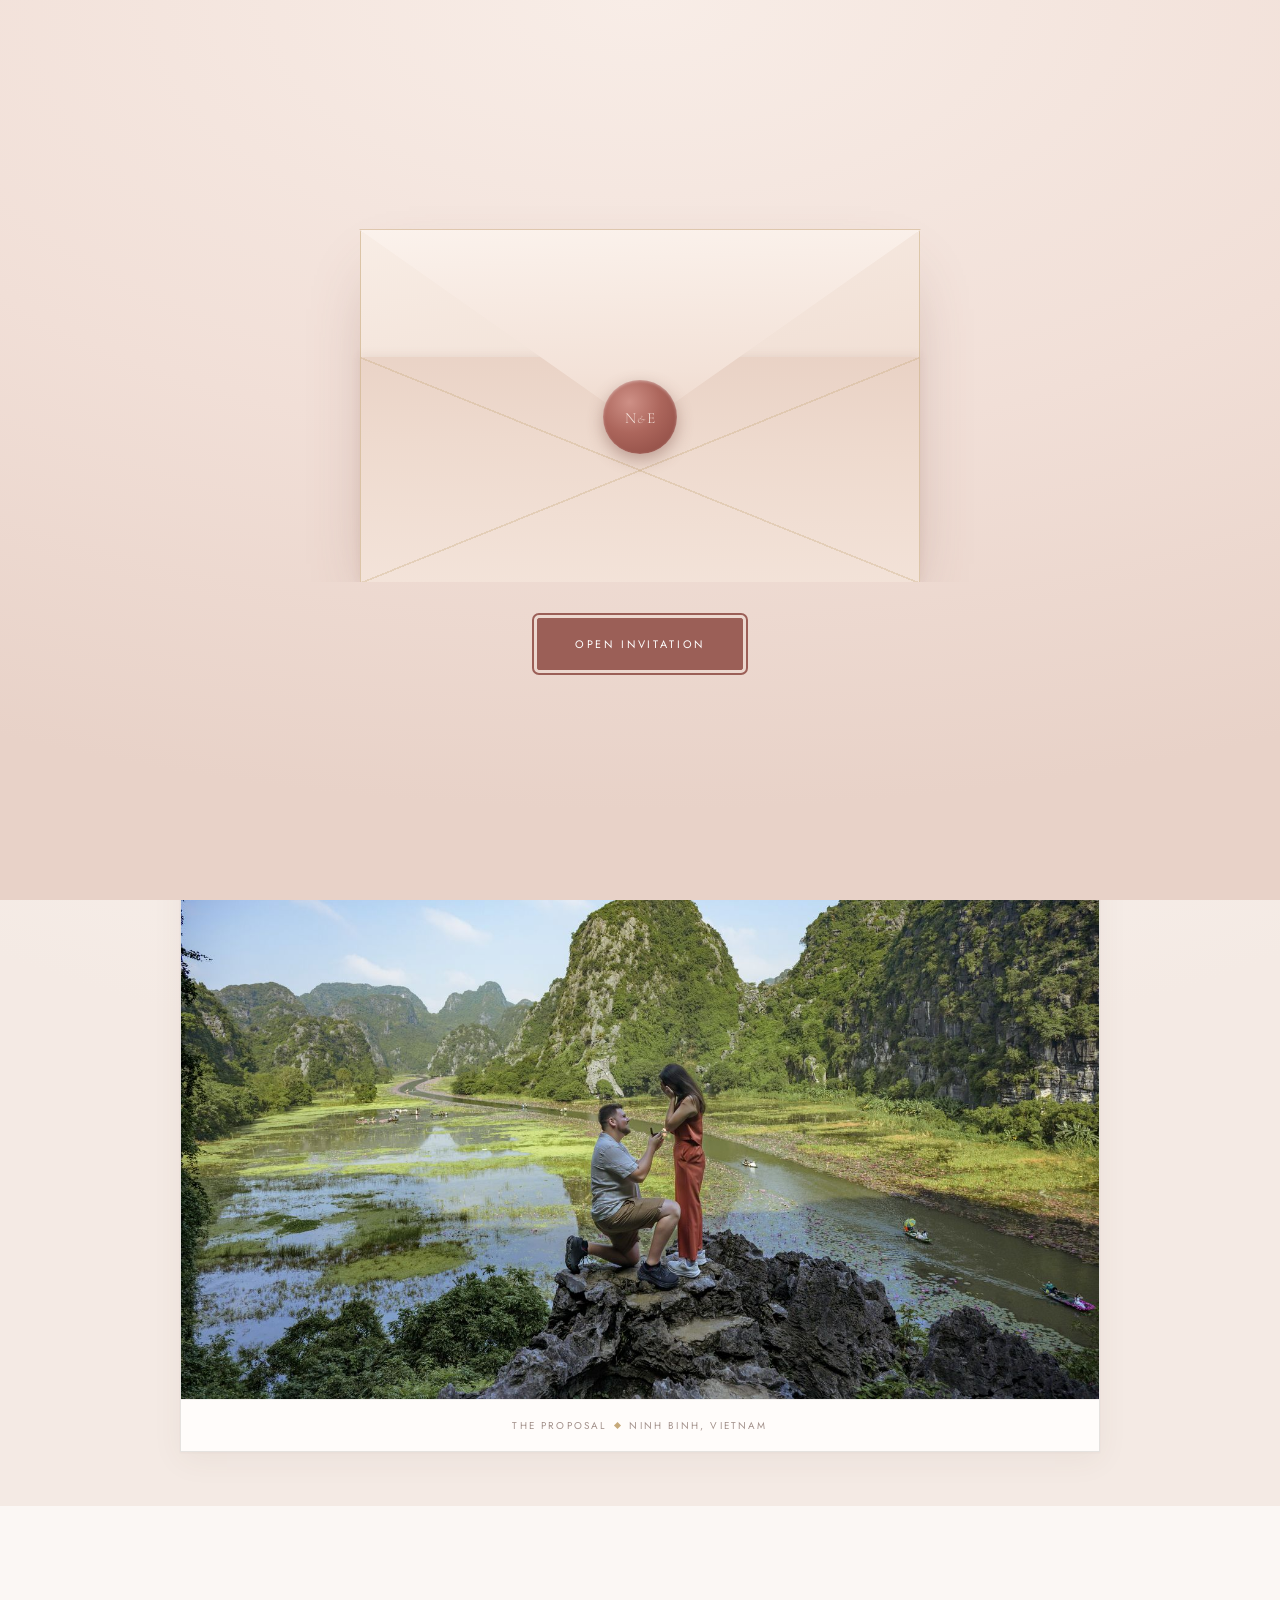
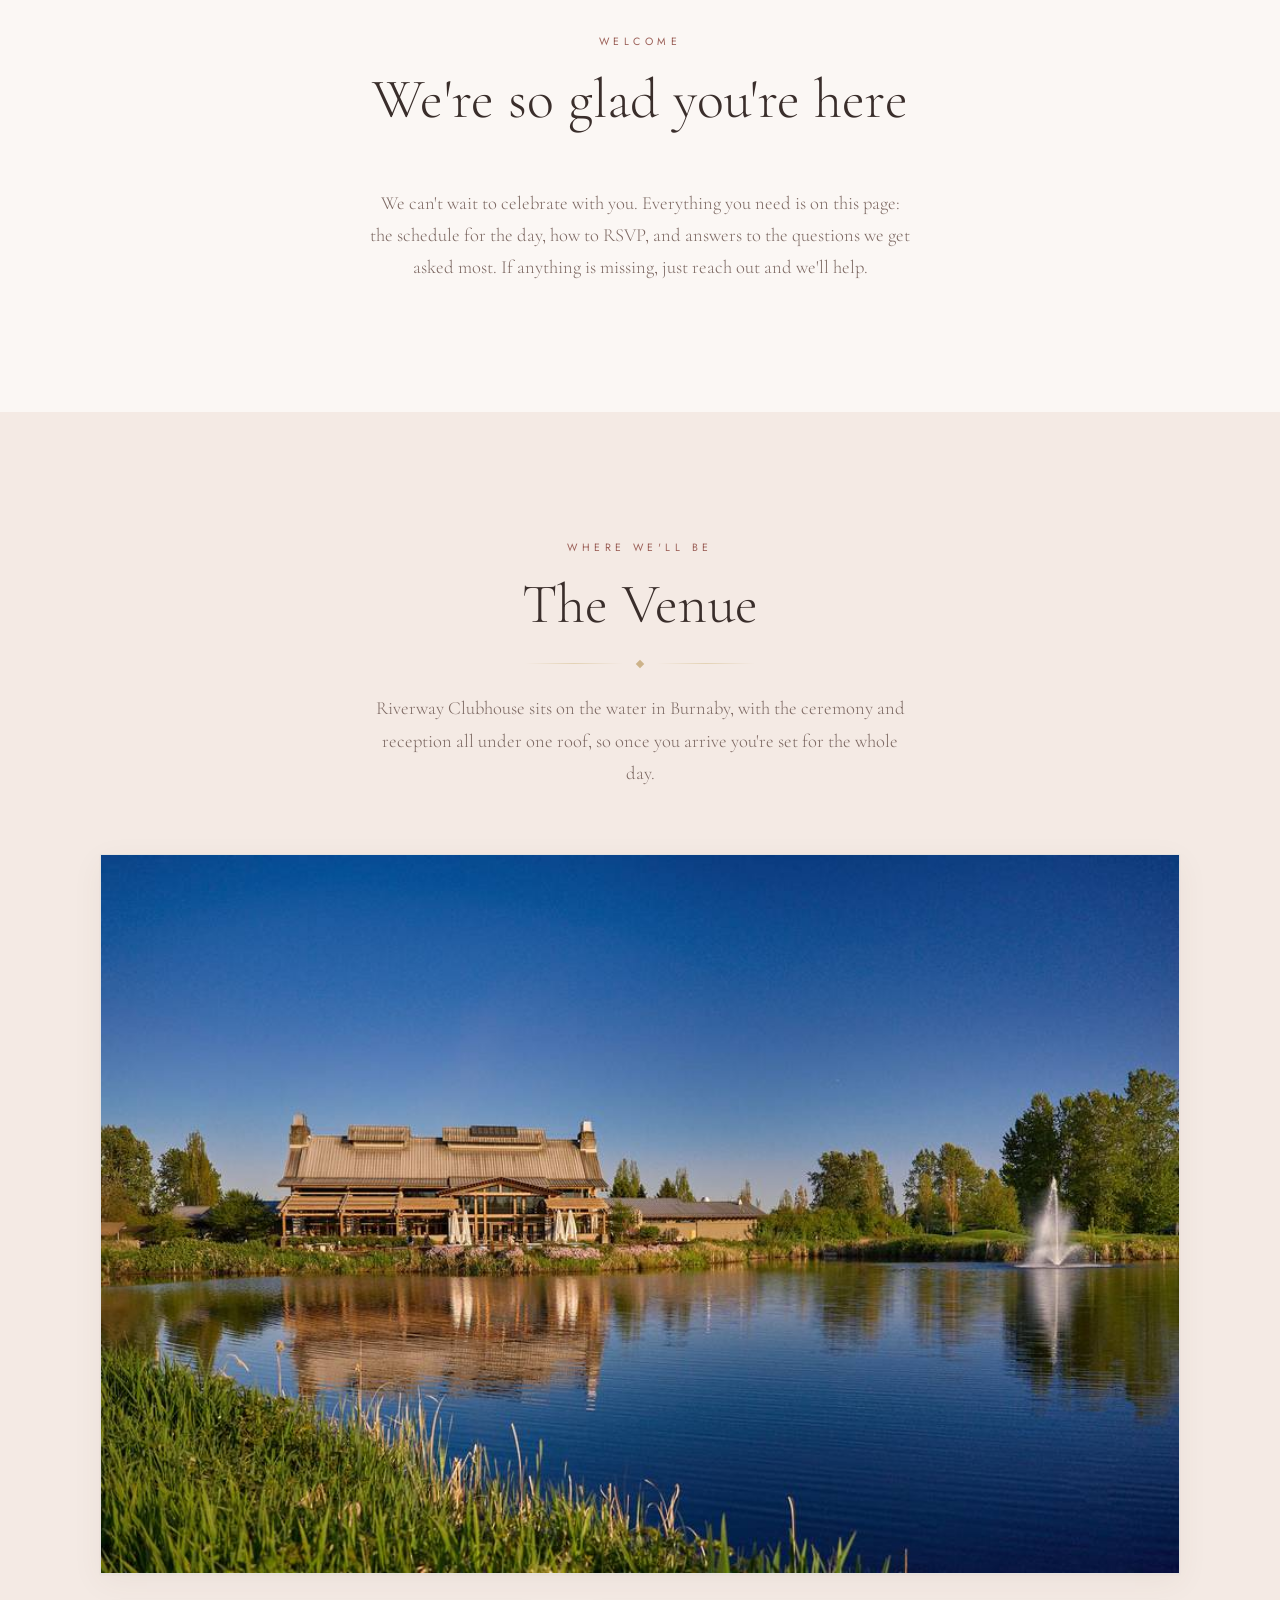
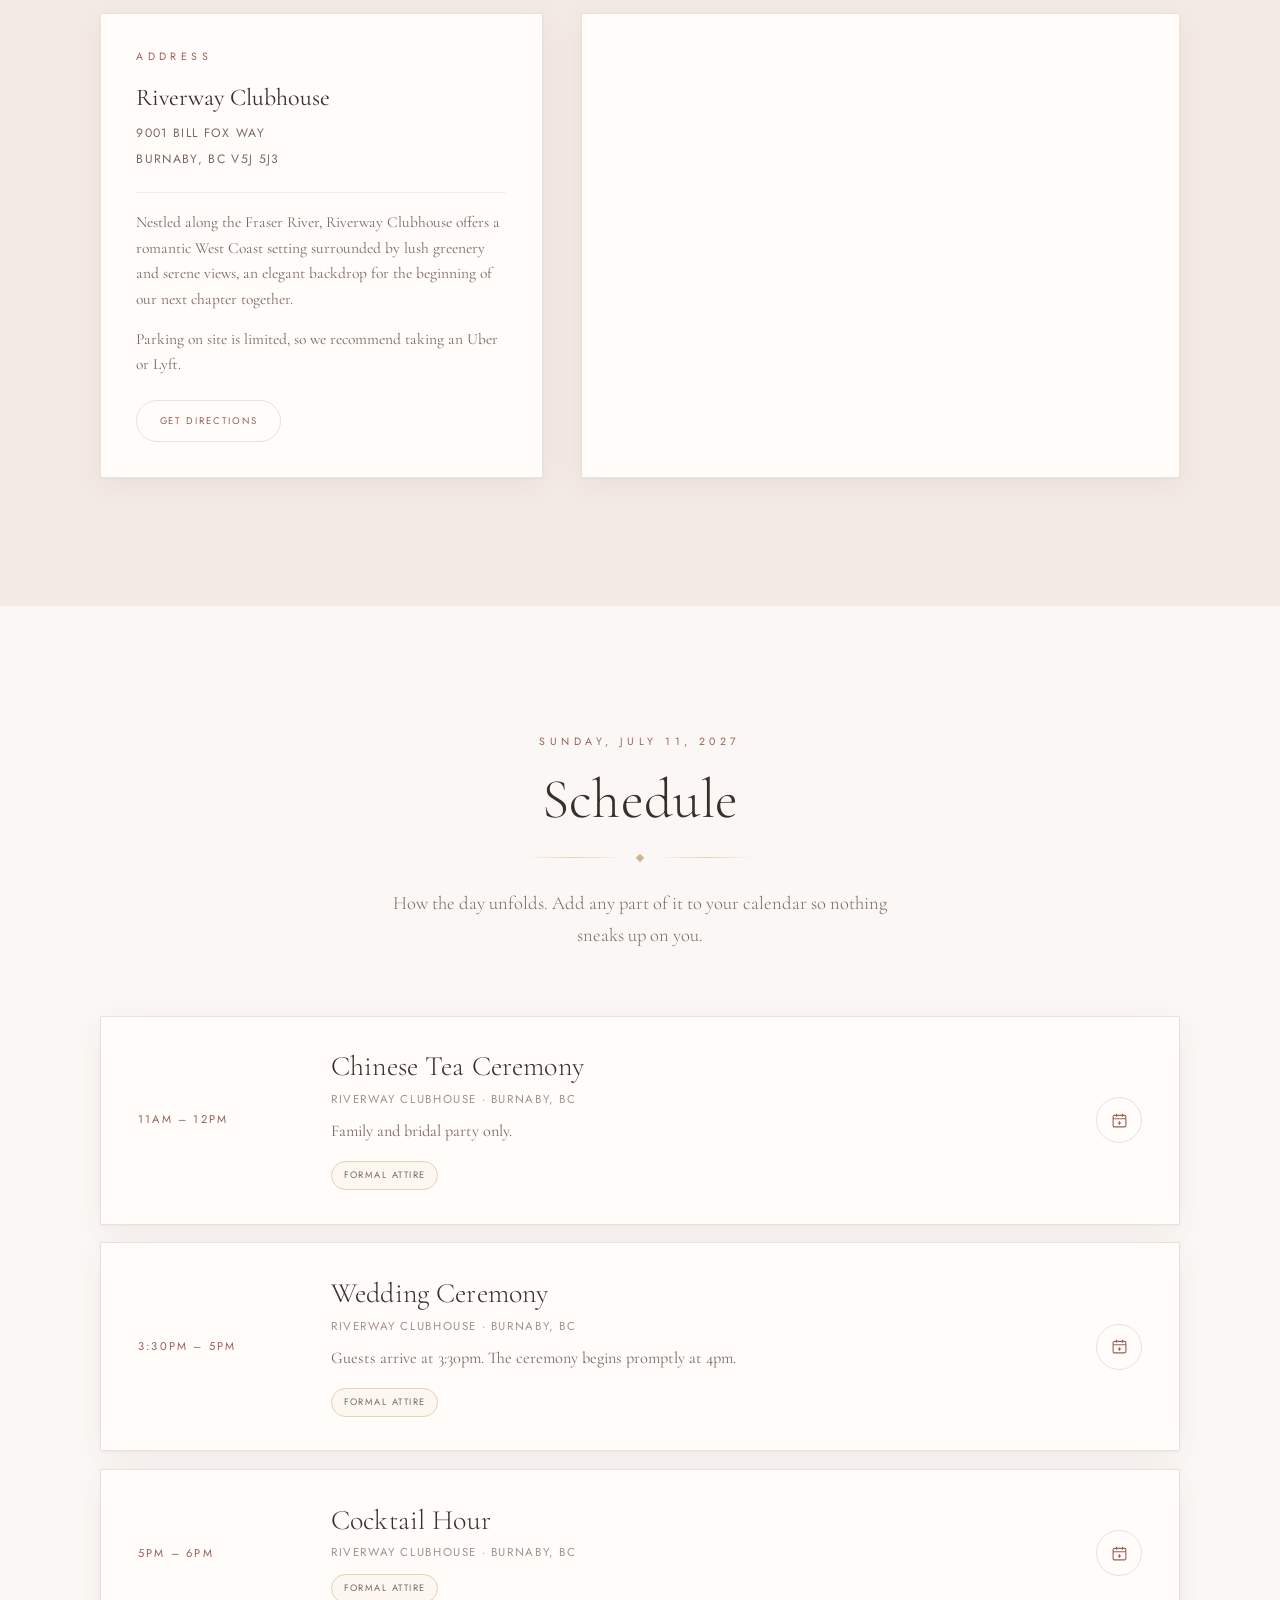
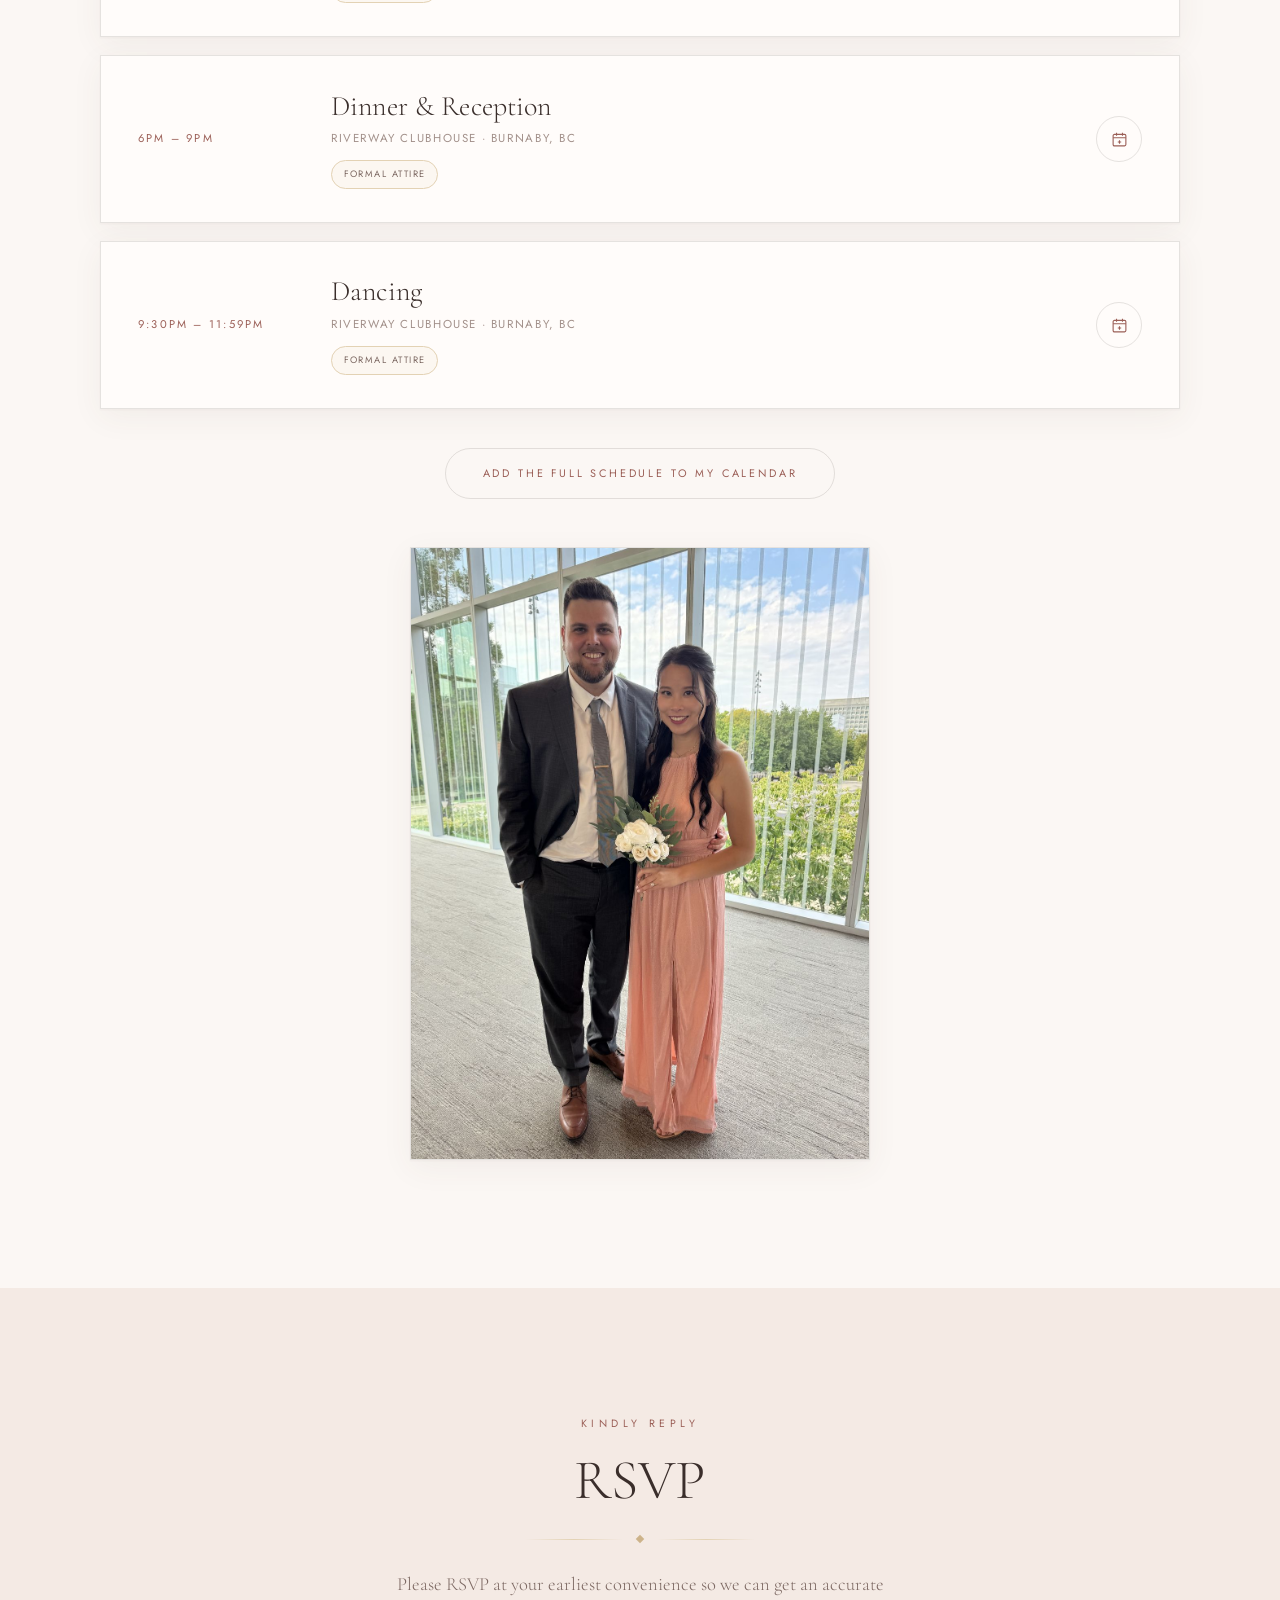
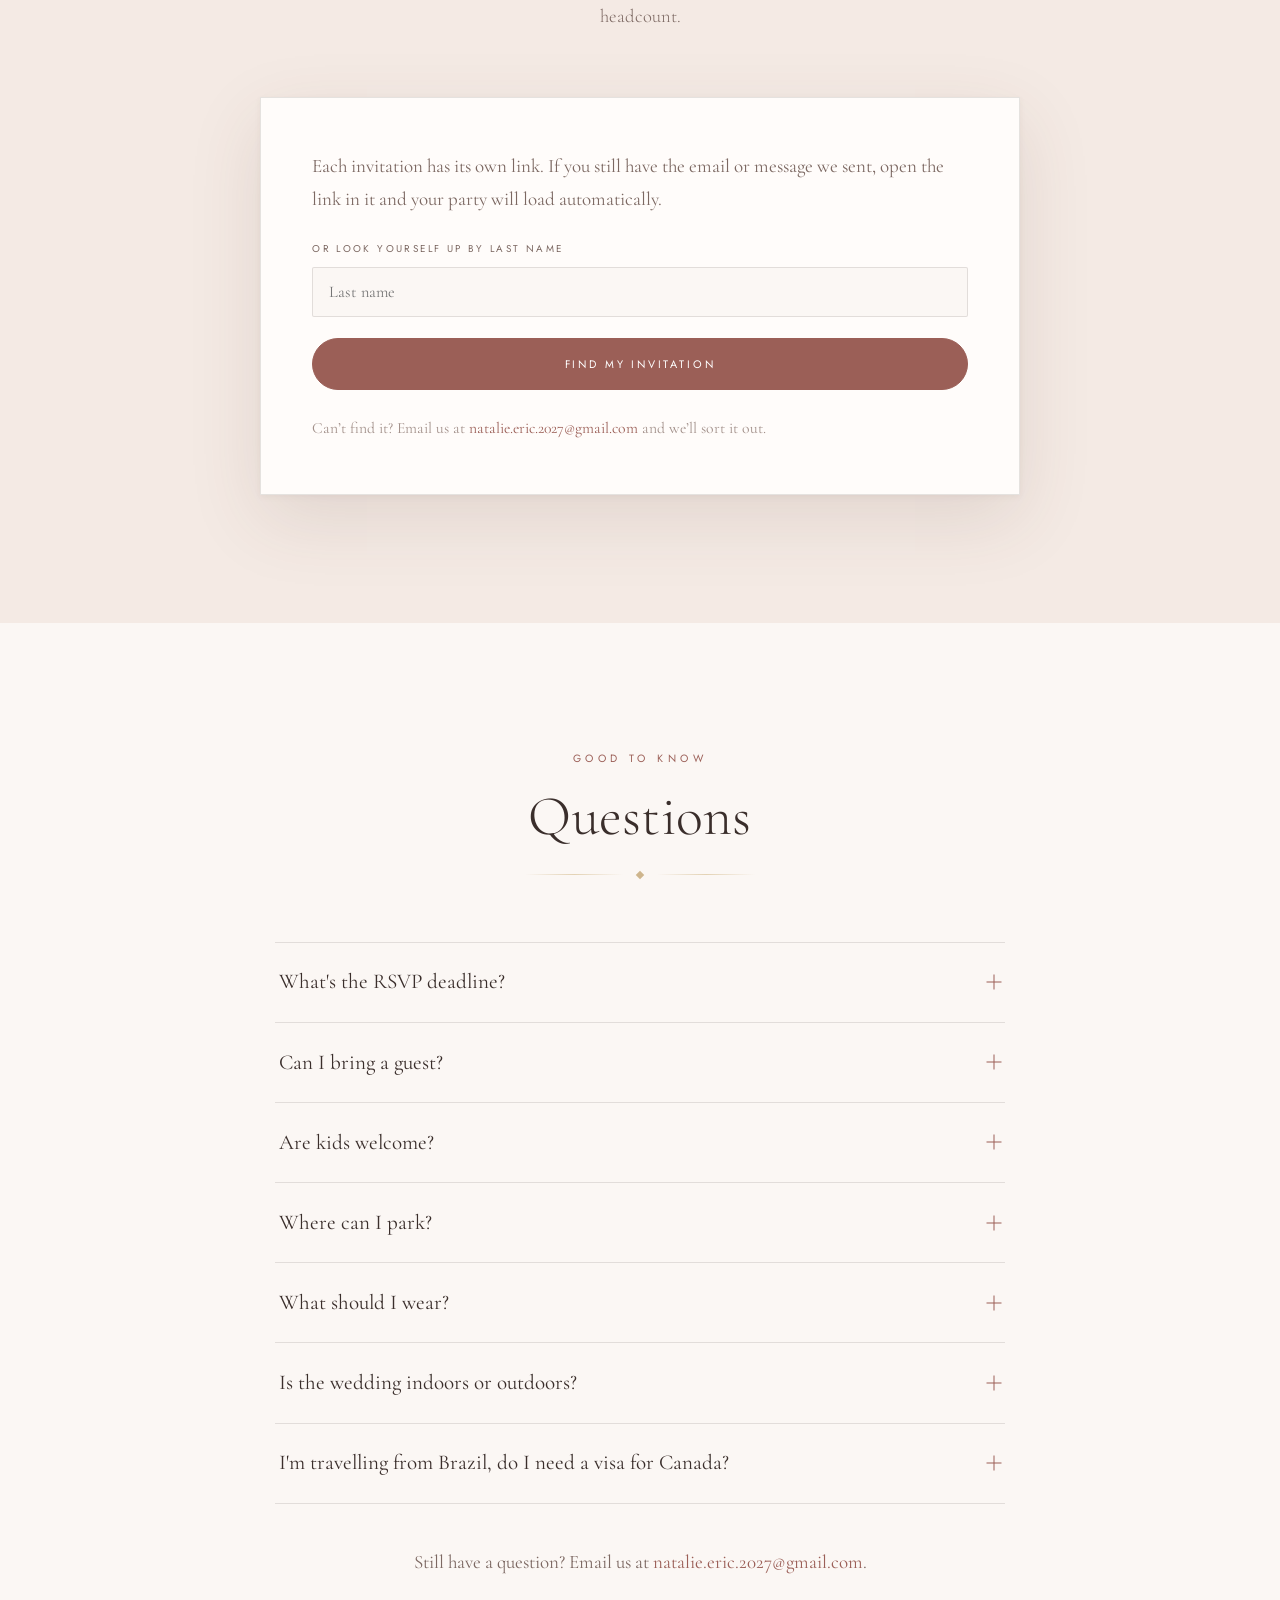
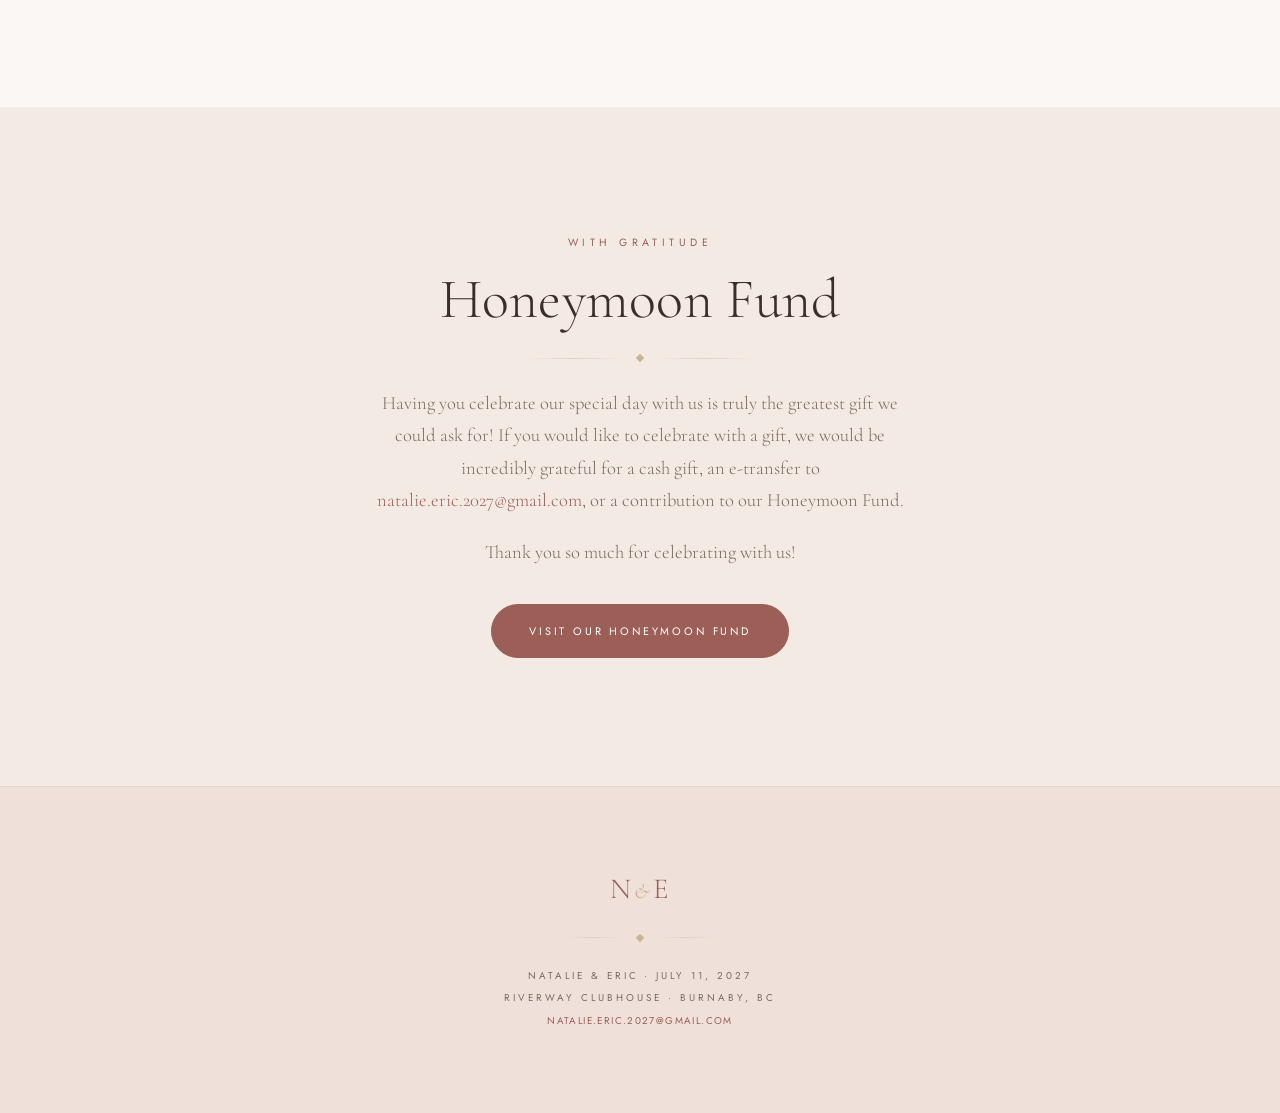
==== index.html @ bea382e0 "Give the link a proper preview card, real tab icons, and keep the admin page out of previews" ====
<!doctype html>
<html lang="en">
<head>
<meta charset="utf-8">
<meta name="viewport" content="width=device-width, initial-scale=1, viewport-fit=cover">
<title>Natalie &amp; Eric &middot; July 11, 2027</title>
<meta name="description" content="Natalie and Eric are getting married on July 11, 2027 at Riverway Clubhouse in Burnaby, BC.">
<meta name="theme-color" content="#FBF7F4">

<!-- How the link looks when it is shared: iMessage, WhatsApp and the rest
     all read these. Without og:image they show a bare little bubble. -->
<meta property="og:site_name" content="Natalie &amp; Eric">
<meta property="og:title" content="Natalie &amp; Eric &middot; July 11, 2027">
<meta property="og:description" content="We're getting married! Riverway Clubhouse, Burnaby, BC. Open your invitation to RSVP.">
<meta property="og:type" content="website">
<meta property="og:locale" content="en_CA">
<meta property="og:url" content="https://natalie-eric.website/">
<meta property="og:image" content="https://natalie-eric.website/images/share.jpg">
<meta property="og:image:secure_url" content="https://natalie-eric.website/images/share.jpg">
<meta property="og:image:type" content="image/jpeg">
<meta property="og:image:width" content="1200">
<meta property="og:image:height" content="630">
<meta property="og:image:alt" content="Natalie and Eric, married July 11th 2027 at Riverway Clubhouse in Burnaby, BC">
<meta name="twitter:card" content="summary_large_image">
<meta name="twitter:title" content="Natalie &amp; Eric &middot; July 11, 2027">
<meta name="twitter:description" content="We're getting married! Riverway Clubhouse, Burnaby, BC. Open your invitation to RSVP.">
<meta name="twitter:image" content="https://natalie-eric.website/images/share.jpg">
<link rel="preconnect" href="https://fonts.googleapis.com">
<link rel="preconnect" href="https://fonts.gstatic.com" crossorigin>
<link href="https://fonts.googleapis.com/css2?family=Cormorant+Garamond:ital,wght@0,300;0,400;0,500;0,600;1,300;1,400&family=Jost:wght@200;300;400;500&display=swap" rel="stylesheet">
<link rel="icon" type="image/png" sizes="32x32" href="/images/favicon-32.png">
<link rel="icon" type="image/png" sizes="16x16" href="/images/favicon-16.png">
<link rel="apple-touch-icon" href="/images/apple-touch-icon.png">
<link rel="icon" href="data:image/svg+xml,%3Csvg xmlns='http://www.w3.org/2000/svg' viewBox='0 0 100 100'%3E%3Ctext x='50' y='72' font-family='Georgia,serif' font-size='62' fill='%239B5F57' text-anchor='middle'%3EN%26E%3C/text%3E%3C/svg%3E">
<link rel="stylesheet" href="/styles.css">
</head>
<body>

<!-- ==========================================================
     INVITATION  (first thing a guest sees when the link opens)
     ========================================================== -->
<div id="invitation" role="dialog" aria-modal="true" aria-label="Wedding invitation">
 <!-- Starts as a sealed envelope. Open it and the flap lifts, the letter
      slides out and settles at full size to be read; a second press puts
      the invitation away and takes you into the site. -->
 <div class="env-stage" id="envStage" data-state="sealed">

  <div class="env-scene">
    <!-- the envelope keeps its own shape and stays put at the bottom of the
         scene; only the letter moves -->
    <div class="env-shell" aria-hidden="true">
      <div class="env-body"></div>
    </div>

    <div class="env-letter">
      <div class="card-invite">
        <div class="invite-parents">
          <span>Mary and David<br>Wong</span>
          <span>Yael and Victor<br>Osiek</span>
        </div>

        <div class="seal">
          <span class="mono" aria-hidden="true">
            <svg width="64" height="34" viewBox="0 0 120 64" aria-hidden="true">
              <text x="60" y="48" text-anchor="middle" font-family="Cormorant Garamond,Georgia,serif"
                    font-size="46" font-weight="300" fill="#9B5F57" letter-spacing="1">N<tspan
                    font-size="33" font-style="italic" fill="#C6A97A" dx="4">&amp;</tspan><tspan dx="4">E</tspan></text>
            </svg>
          </span>
        </div>

        <p class="eyebrow">Together with their families</p>
        <h1 class="invite-names">Natalie<span class="invite-amp">&amp;</span>Eric</h1>
        <p class="invite-greet" id="inviteGreet">request the pleasure of your company</p>
        <div class="rule tight"><i></i></div>
        <p class="invite-meta">
          Sunday, July 11th 2027<br>
          Riverway Clubhouse &middot; Burnaby, BC
        </p>
      </div>
    </div>

    <div class="env-shell front" aria-hidden="true">
      <div class="env-front"></div>
      <div class="env-flap"></div>
    </div>
    <div class="env-seal" aria-hidden="true">
      <svg width="44" height="25" viewBox="0 0 120 64" aria-hidden="true">
        <text x="60" y="46" text-anchor="middle" font-family="Cormorant Garamond,Georgia,serif"
              font-size="42" font-weight="300" fill="#F6E7DF" letter-spacing="1">N<tspan
              font-size="30" font-style="italic" fill="#EBD3C8" dx="3">&amp;</tspan><tspan dx="3">E</tspan></text>
      </svg>
    </div>
  </div>

  <p class="env-cta"><button class="btn" id="openInvite">Open Invitation</button></p>
 </div>
</div>

<!-- ==========================================================
     NAV
     ========================================================== -->
<header class="nav" id="nav">
  <div class="nav-in">
    <a href="#welcome" class="nav-mono mono" id="navMono" aria-label="Open the invitation">
      <svg width="52" height="28" viewBox="0 0 120 64" aria-hidden="true">
          <text x="60" y="48" text-anchor="middle" font-family="Cormorant Garamond,Georgia,serif"
                font-size="46" font-weight="300" fill="#3A2E2B" letter-spacing="1">N<tspan
                font-size="33" font-style="italic" fill="#C6A97A" dx="4">&amp;</tspan><tspan dx="4">E</tspan></text>
        </svg>
    </a>
    <button class="nav-toggle" id="navToggle" aria-expanded="false" aria-controls="navLinks" aria-label="Menu"><span></span></button>
    <nav class="nav-links" id="navLinks">
      <a href="#welcome">Welcome</a>
      <a href="#venue">The Venue</a>
      <a href="#schedule">Schedule</a>
      <a href="#rsvp">RSVP</a>
      <a href="#faq">FAQ</a>
      <a href="/registry/">Honeymoon Fund</a>
    </nav>
  </div>
</header>

<main>
<!-- ==========================================================
     WELCOME
     ========================================================== -->
<section class="hero" id="welcome">
  <div class="wrap">
    <p class="eyebrow rev">We're getting married</p>
    <h1 class="hero-names rev">Natalie<span class="hero-amp">&amp;</span>Eric</h1>
    <div class="rule rev"><i></i></div>
    <p class="hero-meta rev">
      <b>Sunday, July 11, 2027</b><br>
      Riverway Clubhouse &middot; Burnaby, British Columbia
    </p>
    <div class="countdown rev" id="countdown" aria-label="Countdown to the wedding"></div>
    <p class="rev" style="margin-top:2.6rem">
      <a href="#rsvp" class="btn">RSVP</a>
    </p>

    <figure class="photo wide rev">
      <img src="/images/proposal.jpg" width="1500" height="998" loading="lazy" decoding="async"
           alt="Eric on one knee proposing to Natalie on a rock above the river at Ninh Binh, Vietnam">
      <figcaption>The Proposal<i class="cap-dot" aria-hidden="true"></i>Ninh Binh, Vietnam</figcaption>
    </figure>
  </div>
</section>

<section>
  <div class="wrap narrow center">
    <p class="eyebrow rev">Welcome</p>
    <h2 class="rev">We're so glad you're here</h2>
    <div class="rule rev"><i></i></div>
    <p class="lede rev">
      We can't wait to celebrate with you. Everything you need is on this page: the schedule for
      the day, how to RSVP, and answers to the questions we get asked most. If anything is missing,
      just reach out and we'll help.
    </p>
  </div>
</section>

<!-- ==========================================================
     THE VENUE
     ========================================================== -->
<section class="alt" id="venue">
  <div class="wrap">
    <div class="sec-head rev">
      <p class="eyebrow">Where we'll be</p>
      <h2>The Venue</h2>
      <div class="rule"><i></i></div>
      <p class="lede">Riverway Clubhouse sits on the water in Burnaby, with the ceremony and reception
        all under one roof, so once you arrive you're set for the whole day.</p>
    </div>

    <figure class="venue-photo rev">
      <img src="/images/venue.jpg" width="960" height="640" loading="lazy" decoding="async"
           alt="Riverway Clubhouse seen across the pond at golden hour, with a fountain to the right">
    </figure>

    <div class="venue-info rev">
      <div class="venue-addr">
        <p class="eyebrow">Address</p>
        <p class="venue-name" id="mapVenue">Riverway Clubhouse</p>
        <p class="venue-line" id="mapAddr">9001 Bill Fox Way<br>Burnaby, BC V5J 5J3</p>
        <p class="venue-note">Nestled along the Fraser River, Riverway Clubhouse offers a romantic
          West Coast setting surrounded by lush greenery and serene views, an elegant backdrop for the
          beginning of our next chapter together.</p>
        <p class="venue-note tight">Parking on site is limited, so we recommend taking an Uber or Lyft.</p>
        <p style="margin-top:1.4rem">
          <a class="btn ghost sm" id="mapLink" target="_blank" rel="noopener"
             href="https://www.google.com/maps/search/?api=1&amp;query=Riverway+Clubhouse+9001+Bill+Fox+Way+Burnaby+BC">Get directions</a>
        </p>
      </div>
      <div class="map">
        <iframe title="Map to Riverway Clubhouse" loading="lazy" referrerpolicy="no-referrer-when-downgrade"
                src="https://www.google.com/maps?q=Riverway%20Clubhouse%2C%209001%20Bill%20Fox%20Way%2C%20Burnaby%2C%20BC%20V5J%205J3&amp;output=embed"></iframe>
      </div>
    </div>
  </div>
</section>

<!-- ==========================================================
     SCHEDULE
     ========================================================== -->
<section id="schedule">
  <div class="wrap">
    <div class="sec-head rev">
      <p class="eyebrow">Sunday, July 11, 2027</p>
      <h2>Schedule</h2>
      <div class="rule"><i></i></div>
      <p class="lede">How the day unfolds. Add any part of it to your calendar so nothing sneaks up on you.</p>
    </div>

    <div class="timeline" id="timeline"></div>

    <p class="center rev" style="margin-top:2.4rem">
      <button class="btn ghost" id="addAll">Add the full schedule to my calendar</button>
    </p>

    <figure class="photo portrait rev">
      <img src="/images/couple.jpg" width="1125" height="1500" loading="lazy" decoding="async"
           alt="Natalie and Eric dressed up together, Natalie holding a bouquet of white roses">
    </figure>
  </div>
</section>

<!-- ==========================================================
     RSVP
     ========================================================== -->
<section class="alt" id="rsvp">
  <div class="wrap">
    <div class="sec-head rev">
      <p class="eyebrow">Kindly reply</p>
      <h2>RSVP</h2>
      <div class="rule"><i></i></div>
      <p class="lede" id="rsvpLede">Please let us know if you can join us.</p>
    </div>
    <div class="rsvp-shell rev">
      <div class="panel" id="rsvpPanel"><div class="spinner" aria-label="Loading"></div></div>
    </div>
  </div>
</section>

<!-- ==========================================================
     FAQ
     ========================================================== -->
<section id="faq">
  <div class="wrap narrow">
    <div class="sec-head rev">
      <p class="eyebrow">Good to know</p>
      <h2>Questions</h2>
      <div class="rule"><i></i></div>
    </div>
    <div class="faq rev" id="faqList"></div>
    <p class="center" style="margin-top:2.6rem;color:var(--ink-soft)">
      Still have a question? Email us at
      <a href="mailto:natalie.eric.2027@gmail.com">natalie.eric.2027@gmail.com</a>.
    </p>
  </div>
</section>
<!-- ==========================================================
     HONEYMOON FUND  (the full page lives at /registry/)
     ========================================================== -->
<section class="alt" id="registry">
  <div class="wrap narrow center">
    <p class="eyebrow rev">With gratitude</p>
    <h2 class="rev">Honeymoon Fund</h2>
    <div class="rule rev"><i></i></div>
    <p class="lede rev">
      Having you celebrate our special day with us is truly the greatest gift we could ask for!
      If you would like to celebrate with a gift, we would be incredibly grateful for a cash gift,
      an e&#8209;transfer to
      <a href="mailto:natalie.eric.2027@gmail.com">natalie.eric.2027@gmail.com</a>,
      or a contribution to our Honeymoon Fund.
    </p>
    <p class="lede rev" style="margin-top:1rem">Thank you so much for celebrating with us!</p>
    <p class="rev" style="margin-top:2.2rem">
      <a class="btn" href="/registry/">Visit our honeymoon fund</a>
    </p>
  </div>
</section>
</main>

<footer>
  <span class="mono" aria-hidden="true">
    <svg width="76" height="41" viewBox="0 0 120 64" aria-hidden="true">
          <text x="60" y="48" text-anchor="middle" font-family="Cormorant Garamond,Georgia,serif"
                font-size="46" font-weight="300" fill="#9B5F57" letter-spacing="1">N<tspan
                font-size="33" font-style="italic" fill="#C6A97A" dx="4">&amp;</tspan><tspan dx="4">E</tspan></text>
        </svg>
  </span>
  <div class="rule tight"><i></i></div>
  <p class="foot-meta">
    Natalie &amp; Eric &middot; July 11, 2027<br>
    Riverway Clubhouse &middot; Burnaby, BC<br>
    <a class="foot-mail" href="mailto:natalie.eric.2027@gmail.com">natalie.eric.2027@gmail.com</a>
  </p>
</footer>

<script>
/* ============================================================
   CONFIG  —  the only block you normally need to touch.
   ============================================================ */
const CONFIG = {
  names:      "Natalie & Eric",
  date:       "2027-07-11",
  dateLong:   "Sunday, July 11, 2027",
  tz:         "-07:00",                       // Vancouver, PDT, on the wedding date
  venue:      "Riverway Clubhouse",
  address:    "9001 Bill Fox Way, Burnaby, BC V5J 5J3",
  email:      "natalie.eric.2027@gmail.com",

  // Google Apps Script web-app /exec URL. Empty = demo mode (nothing is saved).
  apiUrl:     "https://script.google.com/macros/s/AKfycbxrzsOviri7hb_osxUe82t5I9iHgUK8Lwi2rzYLZ0HYfLwewsIrVqoX2zKuR5_FOaWfpw/exec",

  // Fallbacks; the live values come from the Config tab of the RSVP sheet.
  meals:      ["Steak & Lobster", "Fish", "Vegetarian"],
  deadline:   "",                             // e.g. "2027-04-15"; blank = "at your earliest convenience"

  // Registry items live in /registry/index.html.
};

/* ============================================================
   SCHEDULE
   ============================================================ */
const SCHEDULE = [
  { key:"tea",    title:"Chinese Tea Ceremony", start:"11:00", end:"12:00",
    tags:["Formal attire"], note:"Family and bridal party only." },
  { key:"cer",    title:"Wedding Ceremony", start:"15:30", end:"17:00",
    tags:["Formal attire"], note:"Guests arrive at 3:30pm. The ceremony begins promptly at 4pm." },
  { key:"cock",   title:"Cocktail Hour", start:"17:00", end:"18:00",
    tags:["Formal attire"], note:"" },
  { key:"dinner", title:"Dinner & Reception", start:"18:00", end:"21:00",
    tags:["Formal attire"], note:"" },
  { key:"dance",  title:"Dancing", start:"21:30", end:"23:59",
    tags:["Formal attire"], note:"" }
];

/* ============================================================
   FAQ
   ============================================================ */
const FAQ = [
  { q:"What's the RSVP deadline?",
    a:"__DEADLINE__" },
  { q:"Can I bring a guest?",
    a:"<p>Check your invitation to see if you have a plus one.</p>" },
  { q:"Are kids welcome?",
    a:"<p>We love your little ones. To keep the day intimate, children are welcome only if they're named on your invitation, and you'll find everyone we've saved a seat for listed right there. If you're ever unsure who's included, just reach out and we're happy to help.</p>" },
  { q:"Where can I park?",
    a:"<p>Riverway Clubhouse has limited parking on site, so we recommend taking an Uber or Lyft.</p>" },
  { q:"What should I wear?",
    a:"<p>We'd love to see you in formal attire, think long dresses for the ladies, and suit and tie for the gentlemen.</p>" },
  { q:"Is the wedding indoors or outdoors?",
    a:"<p>Our wedding ceremony is outdoors, but our reception will be indoors.</p>" },
  { q:"I'm travelling from Brazil, do I need a visa for Canada?",
    a:"<p>Usually an eTA rather than a full visa, as long as you're flying in. Brazilian passport holders can apply for an <b>eTA</b> (about CAD $7, approved online, often within minutes) if you either hold a valid US non&#8209;immigrant visa on the day you apply, or have held a Canadian visitor visa in the past 10 years.</p><p><b>Please apply as soon as you know you're coming.</b> Most eTAs come back within minutes, but some get held for extra documents and take days or even weeks, and you cannot board a flight to Canada without one. Applying early costs nothing extra and leaves room to sort out any surprises.</p><p>Two things worth knowing:</p><ul><li>The eTA only covers arrival <b>by air</b>. If you're driving or coming by bus, train or boat, you need a visitor visa instead.</li><li>Your US visa needs to be valid on the day you apply for the eTA, but it doesn't have to still be valid when you travel.</li></ul><p>If neither applies to you, you'll need a visitor visa (temporary resident visa), which takes considerably longer and includes biometrics, so please start as early as you possibly can &mdash; processing can run to several months. The official rules are on <a href=\"https://www.canada.ca/en/immigration-refugees-citizenship/services/visit-canada/eta/eligibility/eta-x.html\" target=\"_blank\" rel=\"noopener\">the Government of Canada site</a>, and we're happy to send a letter of invitation if it helps.</p>" }
];

/* ============================================================
   HELPERS
   ============================================================ */
const $  = (s,r)=> (r||document).querySelector(s);
const $$ = (s,r)=> Array.from((r||document).querySelectorAll(s));
const esc = s => String(s==null?"":s).replace(/[&<>"']/g, c => (
  {"&":"&amp;","<":"&lt;",">":"&gt;",'"':"&quot;","'":"&#39;"}[c]));

function evDate(hhmm){ return new Date(CONFIG.date+"T"+hhmm+":00"+CONFIG.tz); }
function fmtTime(hhmm){
  const [h,m] = hhmm.split(":").map(Number);
  const ap = h>=12 ? "pm" : "am";
  const hr = h%12===0 ? 12 : h%12;
  return m===0 ? hr+ap : hr+":"+String(m).padStart(2,"0")+ap;
}
function icsStamp(d){ return d.toISOString().replace(/[-:]/g,"").replace(/\.\d{3}/,""); }
function prettyDate(iso){
  if(!iso) return "";
  const d = new Date(iso+"T12:00:00");
  if(isNaN(d)) return iso;
  return d.toLocaleDateString("en-US",{month:"long",day:"numeric",year:"numeric"});
}
function deadlineSentence(){
  return CONFIG.deadline
    ? "Please RSVP by <b>"+esc(prettyDate(CONFIG.deadline))+"</b> so we can get an accurate headcount."
    : "Please RSVP at your earliest convenience so we can get an accurate headcount.";
}

/* ---------- calendar ---------- */
function icsFor(events){
  const lines = ["BEGIN:VCALENDAR","VERSION:2.0","PRODID:-//Natalie and Eric//Wedding//EN","CALSCALE:GREGORIAN","METHOD:PUBLISH"];
  events.forEach(ev=>{
    const desc = [ev.note, ev.tags.join(" · ")].filter(Boolean).join("\\n");
    lines.push("BEGIN:VEVENT",
      "UID:"+ev.key+"-natalie-eric-2027@natalie-eric.website",
      "DTSTAMP:"+icsStamp(new Date()),
      "DTSTART:"+icsStamp(evDate(ev.start)),
      "DTEND:"+icsStamp(evDate(ev.end)),
      "SUMMARY:Natalie & Eric: "+ev.title,
      "LOCATION:"+CONFIG.venue+", "+CONFIG.address,
      "DESCRIPTION:"+desc,
      "END:VEVENT");
  });
  lines.push("END:VCALENDAR");
  return lines.join("\r\n");
}
function downloadIcs(events, filename){
  const blob = new Blob([icsFor(events)],{type:"text/calendar;charset=utf-8"});
  const url  = URL.createObjectURL(blob);
  const a = document.createElement("a");
  a.href = url; a.download = filename; a.rel="noopener";
  document.body.appendChild(a); a.click(); a.remove();
  setTimeout(()=>URL.revokeObjectURL(url), 4000);
}
function googleUrl(ev){
  const p = new URLSearchParams({
    action:"TEMPLATE",
    text: "Natalie & Eric: "+ev.title,
    dates: icsStamp(evDate(ev.start))+"/"+icsStamp(evDate(ev.end)),
    details: [ev.note, ev.tags.join(" · ")].filter(Boolean).join("\n"),
    location: CONFIG.venue+", "+CONFIG.address
  });
  return "https://calendar.google.com/calendar/render?"+p.toString();
}
function outlookUrl(ev){
  const p = new URLSearchParams({
    path:"/calendar/action/compose", rru:"addevent",
    subject: "Natalie & Eric: "+ev.title,
    startdt: evDate(ev.start).toISOString(),
    enddt:   evDate(ev.end).toISOString(),
    location: CONFIG.venue+", "+CONFIG.address,
    body: [ev.note, ev.tags.join(" · ")].filter(Boolean).join("\n")
  });
  return "https://outlook.live.com/calendar/0/deeplink/compose?"+p.toString();
}

let openMenu = null;
function closeCalMenu(){ if(openMenu){ openMenu.remove(); openMenu=null; } }
document.addEventListener("click", e=>{ if(openMenu && !openMenu.contains(e.target)) closeCalMenu(); });
document.addEventListener("keydown", e=>{ if(e.key==="Escape") closeCalMenu(); });

function calMenu(anchor, events, label){
  closeCalMenu();
  const m = document.createElement("div");
  m.className = "cal-menu";
  m.innerHTML =
    '<button data-a="apple">Apple / Outlook app</button>'+
    (events.length===1 ? '<button data-a="google">Google Calendar</button><button data-a="outlook">Outlook.com</button>'
                       : '<button data-a="google">Google Calendar (one at a time)</button>');
  document.body.appendChild(m);
  const r = anchor.getBoundingClientRect();
  const w = m.offsetWidth, h = m.offsetHeight;
  m.style.left = Math.max(10, Math.min(window.innerWidth-w-10, r.left+r.width/2-w/2))+"px";
  m.style.top  = (r.bottom+8+h > window.innerHeight ? r.top-h-8 : r.bottom+8)+"px";
  m.addEventListener("click", e=>{
    const b = e.target.closest("button"); if(!b) return;
    const a = b.dataset.a;
    if(a==="apple")   downloadIcs(events, label+".ics");
    if(a==="google")  events.forEach((ev,i)=> setTimeout(()=> window.open(googleUrl(ev),"_blank","noopener"), i*400));
    if(a==="outlook") window.open(outlookUrl(events[0]),"_blank","noopener");
    closeCalMenu();
  });
  openMenu = m;
}

/* ============================================================
   RENDER: schedule, registry, FAQ
   ============================================================ */
function renderSchedule(){
  $("#timeline").innerHTML = SCHEDULE.map(ev=>`
    <article class="event rev">
      <div class="ev-time">${fmtTime(ev.start)} &ndash; ${fmtTime(ev.end)}</div>
      <div>
        <h3 class="ev-title">${esc(ev.title)}</h3>
        <p class="ev-place">${esc(ev.place || CONFIG.venue)} &middot; Burnaby, BC</p>
        ${ev.note ? `<p class="ev-note">${esc(ev.note)}</p>` : ""}
        <div class="ev-tags">${ev.tags.map(t=>`<span class="tag">${esc(t)}</span>`).join("")}</div>
      </div>
      <div class="ev-cal">
        <button class="cal-btn" data-ev="${ev.key}" aria-label="Add ${esc(ev.title)} to calendar">
          <svg width="17" height="17" viewBox="0 0 20 20" fill="none" stroke="currentColor" stroke-width="1.3" aria-hidden="true">
            <rect x="2.5" y="4" width="15" height="13.5" rx="1.5"/><path d="M2.5 8h15M6.5 2v3.5M13.5 2v3.5M10 11v4M8 13h4"/>
          </svg><span class="cal-lab">Add to calendar</span>
        </button>
      </div>
    </article>`).join("");

  $$("#timeline .cal-btn").forEach(b=>{
    b.addEventListener("click", e=>{
      e.stopPropagation();
      const ev = SCHEDULE.find(x=>x.key===b.dataset.ev);
      calMenu(b,[ev],"natalie-eric-"+ev.key);
    });
  });
  $("#addAll").addEventListener("click", e=>{
    e.stopPropagation();
    calMenu($("#addAll"), SCHEDULE, "natalie-eric-wedding");
  });
}

function renderFaq(){
  $("#faqList").innerHTML = FAQ.map((f,i)=>`
    <div class="faq-item" data-open="false">
      <button class="faq-q" aria-expanded="false" aria-controls="fa${i}">
        <span>${esc(f.q)}</span><span class="faq-ic" aria-hidden="true"></span>
      </button>
      <div class="faq-a" id="fa${i}" role="region">
        <div class="faq-a-in">${f.a === "__DEADLINE__" ? "<p>"+deadlineSentence()+"</p>" : f.a}</div>
      </div>
    </div>`).join("");

  $$("#faqList .faq-q").forEach(btn=>{
    btn.addEventListener("click", ()=>{
      const item = btn.closest(".faq-item");
      const body = $(".faq-a", item);
      const open = item.dataset.open === "true";
      item.dataset.open = open ? "false" : "true";
      btn.setAttribute("aria-expanded", open ? "false" : "true");
      body.style.maxHeight = open ? "0px" : body.scrollHeight+"px";
    });
  });
  window.addEventListener("resize", ()=>{
    $$('#faqList .faq-item[data-open="true"] .faq-a').forEach(b=> b.style.maxHeight = b.scrollHeight+"px");
  });
}

/* ============================================================
   COUNTDOWN
   ============================================================ */
function renderCountdown(){
  const target = evDate("15:30");
  const tick = ()=>{
    const diff = target - new Date();
    const el = $("#countdown");
    if(diff <= 0){ el.innerHTML = '<div class="cd-unit"><div class="cd-num">Today</div></div>'; return; }
    const d = Math.floor(diff/864e5),
          h = Math.floor(diff/36e5)%24,
          m = Math.floor(diff/6e4)%60;
    el.innerHTML =
      unit(d,"Days")+unit(h,"Hours")+unit(m,"Minutes");
  };
  const unit = (n,l)=> `<div class="cd-unit"><div class="cd-num">${n}</div><div class="cd-lab">${l}</div></div>`;
  tick(); setInterval(tick, 30000);
}

/* ============================================================
   LIVE CONTENT
   Schedule, questions and meal options come from the sheet so they can be
   changed from the admin portal. If the call fails for any reason the page
   simply keeps the copy baked into this file.
   ============================================================ */
async function loadSite(){
  if(!CONFIG.apiUrl) return;
  try{
    const r = await fetch(CONFIG.apiUrl + "?action=site", {redirect:"follow"});
    const j = await r.json();
    applySite(j && j.ok ? j.site : null);
  }catch(e){ /* keep the built-in copy */ }
}

function applySite(site){
  if(!site) return;
  if(site.meals && site.meals.length) CONFIG.meals = site.meals;
  if(typeof site.deadline === "string" && site.deadline) CONFIG.deadline = site.deadline;
  if(site.email) CONFIG.email = site.email;
  if(site.venue)   CONFIG.venue   = site.venue;
  if(site.address) CONFIG.address = site.address;

  if(site.schedule && site.schedule.length){
    SCHEDULE.length = 0;
    site.schedule.forEach((e,i)=> SCHEDULE.push({
      key:"e"+i, title:e.title, start:e.start, end:e.end,
      tags:e.tags||[], note:e.note||"", place:e.place||""
    }));
    renderSchedule();
  }
  if(site.faq && site.faq.length){
    FAQ.length = 0;
    site.faq.forEach(f => FAQ.push({
      q: f.q,
      a: /<[a-z][\s\S]*>/i.test(f.a) ? f.a : "<p>"+esc(f.a).replace(/\n/g,"<br>")+"</p>"
    }));
    renderFaq();
  }
  updateMap();
  initReveal();
}

function updateMap(){
  const v = $("#mapVenue"), a = $("#mapAddr"), l = $("#mapLink");
  if(v) v.textContent = CONFIG.venue;
  if(a) a.textContent = CONFIG.address;
  if(l) l.href = "https://www.google.com/maps/search/?api=1&query=" +
                 encodeURIComponent(CONFIG.venue + ", " + CONFIG.address);
}

/* ============================================================
   RSVP ENGINE
   ============================================================ */
const RSVP = {
  token: null,
  party: null,
  cfg:   null,

  get panel(){ return $("#rsvpPanel"); },

  /* --- transport ------------------------------------------- */
  async get(params){
    if(!CONFIG.apiUrl) return this.demo(params);
    const u = new URL(CONFIG.apiUrl);
    Object.entries(params).forEach(([k,v])=> u.searchParams.set(k,v));
    const r = await fetch(u.toString(), {method:"GET", redirect:"follow"});
    if(!r.ok) throw new Error("Network error "+r.status);
    return r.json();
  },
  async post(body){
    if(!CONFIG.apiUrl) return this.demoPost(body);
    // text/plain keeps this a "simple" request, so no CORS preflight to Apps Script
    const r = await fetch(CONFIG.apiUrl, {
      method:"POST", redirect:"follow",
      headers:{"Content-Type":"text/plain;charset=utf-8"},
      body: JSON.stringify(body)
    });
    if(!r.ok) throw new Error("Network error "+r.status);
    return r.json();
  },

  /* --- demo mode (no backend wired up yet) ------------------ */
  demoStore: null,
  demo(p){
    if(p.action==="find") return Promise.resolve({ok:true, matches:[]});
    if(!this.demoStore){
      this.demoStore = { code:"DEMO", partyId:"0000", label:"The Sample Family", open:true, responded:false,
        guests:[{id:"d1",name:"Sample Guest One",attending:"",meal:"",diet:""},
                {id:"d2",name:"Sample Guest Two",attending:"",meal:"",diet:""}] };
    }
    return Promise.resolve({ok:true, demo:true,
      config:{meals:CONFIG.meals, deadline:CONFIG.deadline, rsvpOpen:true},
      party: JSON.parse(JSON.stringify(this.demoStore)) });
  },
  demoPost(b){
    b.guests.forEach(g=>{
      const t = this.demoStore.guests.find(x=>x.id===g.id);
      if(t){ t.attending=g.attending; t.meal=g.meal; t.diet=g.diet; }
    });
    this.demoStore.responded = true;
    return Promise.resolve({ok:true, demo:true, party: JSON.parse(JSON.stringify(this.demoStore))});
  },

  /* --- boot ------------------------------------------------- */
  async init(){
    const qs = new URLSearchParams(location.search);
    /* A party only loads from a link the guest actually opened, or from a
       lookup they did in this tab. It is deliberately NOT remembered across
       visits: on a shared computer that would show one household's answers
       to whoever opened the page next. */
    try{ localStorage.removeItem("ne_token"); }catch(e){}
    this.token = qs.get("i") || qs.get("p") || qs.get("party")
              || sessionStorage.getItem("ne_token") || null;
    if(this.token){ try{ sessionStorage.setItem("ne_token", this.token); }catch(e){} }

    if(!this.token){ this.renderLookup(); return; }
    await this.load();
  },

  async load(){
    this.panel.innerHTML = '<div class="spinner" aria-label="Loading your invitation"></div>';
    try{
      const res = await this.get({action:"party", token:this.token});
      if(!res.ok){ this.renderLookup(res.error || "We couldn't find that invitation link."); return; }
      this.party = res.party;
      this.cfg   = res.site || res.config || {};
      applySite(res.site);
      if(this.cfg.meals && this.cfg.meals.length) CONFIG.meals = this.cfg.meals;
      /* a party's own deadline wins over the global one */
      const dl = (res.party && res.party.deadline) || this.cfg.deadline;
      if(typeof dl === "string" && dl) CONFIG.deadline = dl;
      this.applyPersonalisation();
      this.renderForm();
    }catch(err){
      this.panel.innerHTML = '<div class="notice error"><strong>We couldn’t load your invitation.</strong><br>'+
        'Please check your connection and refresh the page. If it keeps happening, email us at '+
        '<a href="mailto:'+CONFIG.email+'">'+CONFIG.email+'</a> and we’ll RSVP for you.</div>';
      console.error(err);
    }
  },

  applyPersonalisation(){
    if(this.party && this.party.label){
      const g = $("#inviteGreet");
      if(g) g.innerHTML = "request the pleasure of the company of<br><b style=\"font-style:normal\">"+esc(this.party.label)+"</b>";
    }
    const lede = $("#rsvpLede");
    if(lede) lede.innerHTML = deadlineSentence();
  },

  /* --- states ----------------------------------------------- */
  renderLookup(msg){
    this.panel.innerHTML =
      (msg ? '<div class="notice error">'+esc(msg)+'</div>' : "")+
      '<p style="margin-bottom:1.5rem;color:var(--ink-soft)">Each invitation has its own link. If you still have '+
      'the email or message we sent, open the link in it and your party will load automatically.</p>'+
      '<div class="field"><label class="lab" for="lk">Or look yourself up by last name</label>'+
      '<input type="text" id="lk" placeholder="Last name" autocomplete="family-name"></div>'+
      '<button class="btn wide" id="lkGo">Find my invitation</button>'+
      '<div id="lkOut" style="margin-top:1.2rem"></div>'+
      '<p style="margin-top:1.6rem;font-size:.98rem;color:var(--ink-faint)">Can’t find it? Email us at '+
      '<a href="mailto:'+CONFIG.email+'">'+CONFIG.email+'</a> and we’ll sort it out.</p>';

    const go = async ()=>{
      const q = $("#lk").value.trim();
      if(!q) return;
      $("#lkOut").innerHTML = '<div class="spinner"></div>';
      try{
        const r = await this.get({action:"find", q});
        if(!r.ok || !r.matches || !r.matches.length){
          $("#lkOut").innerHTML = '<div class="notice">We couldn’t find that name on our list. '+
            'Try the spelling on your invitation, or email us at <a href="mailto:'+CONFIG.email+'">'+CONFIG.email+'</a>.</div>';
          return;
        }
        $("#lkOut").innerHTML =
          '<p class="lk-hint">We found '+(r.matches.length===1?'this party':r.matches.length+' parties')+
          '. Choose the one you belong to.</p>' +
          r.matches.map(m=>
            '<button class="lk-hit" data-t="'+esc(m.code)+'">'+
              '<span class="lk-label">'+esc(m.label)+'</span>'+
              '<span class="lk-names">'+esc((m.members||[]).join(", "))+'</span>'+
            '</button>').join("");
        $$("#lkOut button").forEach(b=> b.addEventListener("click", ()=>{
          this.token = b.dataset.t;
          try{ sessionStorage.setItem("ne_token", this.token); }catch(e){}
          this.load();
        }));
      }catch(e){
        $("#lkOut").innerHTML = '<div class="notice error">Something went wrong. Please try again.</div>';
      }
    };
    $("#lkGo").addEventListener("click", go);
    $("#lk").addEventListener("keydown", e=>{ if(e.key==="Enter") go(); });
  },

  renderForm(){
    const p = this.party, locked = !p.open;

    /* ---- locked: read-only ---- */
    if(locked){
      this.panel.innerHTML =
        '<div class="notice locked"><strong>RSVPs for your party are now closed.</strong><br>'+
        (p.responded
          ? 'Here’s what we have on file. If something needs to change, email us at <a href="mailto:'+CONFIG.email+'">'+CONFIG.email+'</a> and we’ll take care of it.'
          : 'We didn’t receive a reply from your party. If you’d still like to come, email us at <a href="mailto:'+CONFIG.email+'">'+CONFIG.email+'</a> and we’ll do our best.')+
        '</div>'+ (p.responded ? this.summaryHtml() : "") + this.notYouHtml();
      this.wireNotYou();
      return;
    }

    /* ---- open: editable ---- */
    const mealOpts = CONFIG.meals.map(m=>'<option value="'+esc(m)+'">'+esc(m)+'</option>').join("");
    this.panel.innerHTML =
      (p.responded
        ? '<div class="notice ok"><strong>You’ve already replied, thank you.</strong></div>'
        : '<div class="notice">Replying for <strong>'+esc(p.label||"your party")+'</strong>. '+
          'You can answer for everyone in your party below.</div>')+
      '<form id="rsvpForm" novalidate>'+
        p.guests.map((g,i)=>`
          <div class="guest-row${g.attending?" answered":""}" data-i="${i}">
            <div class="guest-name">${esc(g.name)}</div>
            <div class="guest-sub">Will you be joining us?</div>
            <div class="choice">
              <input type="radio" id="y${i}" name="a${i}" value="yes" ${g.attending==="yes"?"checked":""}>
              <label for="y${i}">Joyfully Accepts</label>
              <input type="radio" id="n${i}" name="a${i}" value="no" ${g.attending==="no"?"checked":""}>
              <label for="n${i}">Regretfully Declines</label>
            </div>
            <div class="meal-block" data-meal="${i}" ${g.attending==="yes"?"":"hidden"}>
              <div class="field" style="margin-bottom:.9rem">
                <label class="lab" for="m${i}">Meal choice</label>
                <select id="m${i}">
                  <option value="">Please select&hellip;</option>${mealOpts}
                </select>
              </div>
              <div class="field" style="margin-bottom:0">
                <label class="lab" for="d${i}">Allergies or dietary needs <span style="text-transform:none;letter-spacing:0">(optional)</span></label>
                <input type="text" id="d${i}" value="${esc(g.diet)}" placeholder="Anything we should tell the kitchen">
              </div>
            </div>
          </div>`).join("")+
        '<div class="field" style="margin-top:1.6rem"><label class="lab" for="note">A note for us <span style="text-transform:none;letter-spacing:0">(optional)</span></label>'+
        '<textarea id="note" placeholder="Song requests, travel plans, anything at all">'+esc(p.note||"")+'</textarea></div>'+
        '<div class="field"><label class="lab" for="cemail">Email for your confirmation <span style="text-transform:none;letter-spacing:0">(optional)</span></label>'+
        '<input type="email" id="cemail" value="'+esc(p.email||"")+'" autocomplete="email" placeholder="you@example.com"></div>'+
        '<div id="formErr"></div>'+
        '<button type="submit" class="btn wide" id="submitBtn">'+(p.responded?"Update our response":"Send our response")+'</button>'+
      '</form>'+
      (CONFIG.apiUrl ? "" : '<p style="margin-top:1.2rem;font-size:.9rem;color:var(--ink-faint);text-align:center">Preview mode. Responses are not being saved yet.</p>')+
      this.notYouHtml();

    /* prefill meals (value set after options exist) */
    p.guests.forEach((g,i)=>{ if(g.meal) { const s=$("#m"+i); if(s) s.value=g.meal; } });

    /* show/hide meal block */
    $$("#rsvpForm .choice input").forEach(inp=>{
      inp.addEventListener("change", e=>{
        const row = e.target.closest(".guest-row");
        const i   = row.dataset.i;
        const yes = e.target.value === "yes";
        $('[data-meal="'+i+'"]', row).hidden = !yes;
        row.classList.add("answered");
      });
    });

    $("#rsvpForm").addEventListener("submit", e=>{ e.preventDefault(); this.submit(); });
    this.wireNotYou();
  },

  summaryHtml(){
    return '<div class="summary">'+ this.party.guests.map(g=>
      '<div class="sum-row"><span class="who">'+esc(g.name)+'</span>'+
      '<span class="what '+(g.attending==="yes"?"yes":"")+'">'+
      (g.attending==="yes" ? "Attending"+(g.meal?" &middot; "+esc(g.meal):"")
       : g.attending==="no" ? "Not attending" : "No reply")+
      '</span></div>').join("")+'</div>';
  },

  async submit(){
    const p = this.party;
    const guests = [], missing = [];

    p.guests.forEach((g,i)=>{
      const sel = document.querySelector('input[name="a'+i+'"]:checked');
      if(!sel){ missing.push(g.name+": please choose accept or decline"); return; }
      const attending = sel.value;
      const meal = attending==="yes" ? ($("#m"+i)||{}).value || "" : "";
      if(attending==="yes" && !meal){ missing.push(g.name+": please choose a meal"); return; }
      guests.push({ id:g.id, attending, meal, diet: attending==="yes" ? (($("#d"+i)||{}).value||"").trim() : "" });
    });

    const err = $("#formErr");
    if(missing.length){
      err.innerHTML = '<div class="notice error"><strong>Almost there.</strong><br>'+
        missing.map(esc).join("<br>")+'</div>';
      err.scrollIntoView({behavior:"smooth", block:"center"});
      return;
    }
    err.innerHTML = "";

    const btn = $("#submitBtn");
    btn.disabled = true; btn.textContent = "Sending…";
    try{
      const res = await this.post({
        action:"rsvp", token:this.token, guests,
        note:  ($("#note")  ||{}).value || "",
        email: ($("#cemail")||{}).value || ""
      });
      if(!res.ok){
        btn.disabled=false; btn.textContent="Try again";
        err.innerHTML = '<div class="notice error">'+esc(res.error||"We couldn’t save that. Please try again.")+'</div>';
        if(res.locked){ this.party.open=false; this.renderForm(); }
        return;
      }
      this.party = res.party;
      this.renderThanks();
    }catch(e){
      btn.disabled=false; btn.textContent="Try again";
      err.innerHTML = '<div class="notice error"><strong>We couldn’t send that.</strong><br>Please check your '+
        'connection and try again, or email us at <a href="mailto:'+CONFIG.email+'">'+CONFIG.email+'</a>.</div>';
      console.error(e);
    }
  },

  renderThanks(){
    const any = this.party.guests.some(g=>g.attending==="yes");
    this.panel.innerHTML =
      '<div class="center" style="padding:1rem 0 .5rem">'+
        '<div class="rule tight"><i></i></div>'+
        '<h3 style="margin-bottom:.7rem">'+(any?"Thank you. We can’t wait to see you.":"Thank you for letting us know.")+'</h3>'+
        '<p style="color:var(--ink-soft);max-width:46ch;margin:0 auto 1.4rem">'+
          (any ? "We’ve got your reply."
               : "We’re sorry you can’t make it, and we’ll be thinking of you.")+
        '</p>'+
      '</div>'+
      this.summaryHtml()+
      '<p class="center" style="margin-top:1.8rem"><button class="btn ghost sm" id="editAgain">Change our response</button></p>'+
      (any ? '<p class="center" style="margin-top:1rem"><button class="btn ghost sm" id="thxCal">Add the schedule to my calendar</button></p>' : "")+
      this.notYouHtml();

    $("#editAgain").addEventListener("click", ()=> this.renderForm());
    const tc = $("#thxCal");
    if(tc) tc.addEventListener("click", e=>{ e.stopPropagation(); calMenu(tc, SCHEDULE, "natalie-eric-wedding"); });
    this.wireNotYou();
  },

  /* A way out if someone picked the wrong household in the search. Without
     this they were stuck looking at another family's answers with no way
     back. */
  notYouHtml(){
    const p = this.party;
    if(!p) return "";
    return '<p class="lk-back">Not <b>'+esc(p.label||"this party")+'</b>? '+
           '<button type="button" class="linkish" id="notYou">Search for your name again</button></p>';
  },
  wireNotYou(){
    const b = $("#notYou");
    if(!b) return;
    b.addEventListener("click", ()=>{
      this.token = null;
      this.party = null;
      try{ sessionStorage.removeItem("ne_token"); }catch(e){}
      /* drop the invite code from the address bar so a refresh doesn't
         put them straight back into the wrong party */
      if(location.search){
        const u = new URL(location.href);
        ["i","p","party"].forEach(k=> u.searchParams.delete(k));
        history.replaceState(null, "", u.pathname + (u.search || "") + u.hash);
      }
      this.renderLookup();
      this.panel.scrollIntoView({behavior:"smooth", block:"center"});
    });
  }
};

/* ============================================================
   CHROME: invitation, nav, reveal
   ============================================================ */
const REDUCED = window.matchMedia && window.matchMedia("(prefers-reduced-motion: reduce)").matches;

/* The invitation arrives sealed. Pressing Open breaks the wax, lifts the
   flap and draws the letter out to be read; pressing again puts it away and
   lets you into the site. Two presses, because that is how opening an
   invitation actually goes. */
const INV = {
  stage(){ return $("#envStage"); },
  state(v){ const st = this.stage(); if(st) st.dataset.state = v; },

  open(){
    const st = this.stage(); if(!st || st.dataset.state !== "sealed") return;
    const btn = $("#openInvite");
    if(REDUCED){
      this.state("open");
      if(btn) btn.textContent = "Enter our website";
      return;
    }
    /* One beat at a time, so each step reads on its own:
         opening  the wax breaks and the flap lifts, letter still hidden
         peek     the letter is now visible, sitting in the envelope
         rising   it is drawn out and the envelope steps aside
         open     settled, and the envelope is gone from the page          */
    if(btn) btn.disabled = true;
    this.state("opening");
    this._t1 = setTimeout(()=> this.state("peek"), 1250);
    this._t2 = setTimeout(()=>{ this.state("rising"); this.fitScene(); }, 1950);
    this._t3 = setTimeout(()=>{
      this.state("open");
      if(btn){ btn.disabled = false; btn.textContent = "Enter our website"; btn.focus(); }
    }, 3150);
  },

  leave(){
    const ov = $("#invitation");
    if(!ov || ov.classList.contains("gone")) return;
    localStorage.setItem("ne_opened","1");
    document.body.style.overflow = "";
    if(REDUCED){ ov.classList.add("gone"); return; }
    this.state("leaving");
    setTimeout(()=>{ ov.classList.add("gone"); }, 760);
  },

  /* Once the letter is out it stands at full size, so the scene has to grow
     to make room for it, otherwise it would sit on top of the button. */
  fitScene(){
    const scene = document.querySelector(".env-scene");
    const card  = document.querySelector(".env-letter .card-invite");
    if(scene && card) scene.style.height = card.offsetHeight + "px";
  },

  /* How far down, and how small, the letter has to sit to be properly inside
     the envelope. Measured rather than guessed, because the card's height
     depends on the fonts and the viewport. */
  fitSealed(){
    const st = this.stage();
    const scene = document.querySelector(".env-scene");
    const card  = document.querySelector(".env-letter .card-invite");
    if(!st || !scene || !card || st.dataset.state !== "sealed") return;
    const shell  = document.querySelector(".env-shell");
    const sceneH = shell ? shell.getBoundingClientRect().height
                         : scene.getBoundingClientRect().height;
    const cardH  = card.offsetHeight;
    if(!sceneH || !cardH) return;
    /* Two positions for the letter. Sealed, its top edge sits below the mouth
       of the pocket so none of it can show past the flap's tapered sides.
       Peeking, it sits high enough to be plainly visible in the open
       envelope, with its lower half still tucked in. */
    const scale = Math.min(0.72, (sceneH * 1.15) / cardH);
    st.style.setProperty("--peek-scale", scale.toFixed(4));
    st.style.setProperty("--peek-shift", Math.round(sceneH * 0.07) + "px");
    st.style.setProperty("--deep-scale", scale.toFixed(4));
    st.style.setProperty("--deep-shift", Math.round(sceneH * 0.40) + "px");
    /* pin the scene to the envelope's own height so the later growth is a
       plain pixel-to-pixel transition rather than a jump */
    scene.style.height = Math.round(sceneH) + "px";
  },

  reset(){
    const ov = $("#invitation"), btn = $("#openInvite");
    if(!ov) return;
    clearTimeout(this._t1); clearTimeout(this._t2); clearTimeout(this._t3);
    const scene = document.querySelector(".env-scene");
    if(scene) scene.style.height = "";
    ov.classList.remove("gone");
    this.state("sealed");
    this.fitSealed();
    if(btn){ btn.disabled = false; btn.textContent = "Open Invitation"; }
    document.body.style.overflow = "hidden";
    window.scrollTo({top:0, behavior: REDUCED ? "auto" : "smooth"});
    setTimeout(()=>{ if(btn) btn.focus(); }, 300);
  }
};

function closeInvitation(){ INV.leave(); }
function showInvitation(){ INV.reset(); }

function initInvitation(){
  const ov = $("#invitation"), btn = $("#openInvite");
  const seen = localStorage.getItem("ne_opened") === "1";
  const deepLink = location.hash && location.hash !== "#welcome";

  btn.addEventListener("click", ()=>{
    const st = $("#envStage");
    if(st && st.dataset.state === "open") INV.leave();
    else INV.open();
  });
  ov.addEventListener("keydown", e=>{ if(e.key === "Escape") INV.leave(); });

  if(seen || deepLink){ ov.classList.add("gone"); document.body.style.overflow = ""; return; }
  document.body.style.overflow = "hidden";

  INV.fitSealed();
  /* fonts change the card's height, so measure again once they have landed */
  if(document.fonts && document.fonts.ready) document.fonts.ready.then(()=> INV.fitSealed());
  window.addEventListener("resize", ()=> INV.fitSealed(), {passive:true});
  setTimeout(()=>{ INV.fitSealed(); btn.focus(); }, 900);
}

function initNav(){
  const nav = $("#nav"), links = $("#navLinks"), toggle = $("#navToggle");
  toggle.addEventListener("click", ()=>{
    const open = toggle.getAttribute("aria-expanded")==="true";
    toggle.setAttribute("aria-expanded", String(!open));
    links.classList.toggle("open", !open);
  });
  $$("#navLinks a").forEach(a=> a.addEventListener("click", ()=>{
    links.classList.remove("open"); toggle.setAttribute("aria-expanded","false");
  }));
  const mono = $("#navMono");
  if(mono) mono.addEventListener("click", e=>{ e.preventDefault(); showInvitation(); });

  const onScroll = ()=> nav.classList.toggle("stuck", window.scrollY > 12);
  onScroll(); window.addEventListener("scroll", onScroll, {passive:true});

  // scrollspy
  const secs = ["welcome","venue","schedule","rsvp","faq","registry"]
    .map(id=>({id, el:document.getElementById(id)})).filter(s=>s.el);
  const spy = new IntersectionObserver(entries=>{
    entries.forEach(en=>{
      if(!en.isIntersecting) return;
      $$("#navLinks a").forEach(a=> a.classList.toggle("active", a.getAttribute("href")==="#"+en.target.id));
    });
  },{rootMargin:"-45% 0px -50% 0px"});
  secs.forEach(s=> spy.observe(s.el));
}

function initReveal(){
  if(!("IntersectionObserver" in window)){ $$(".rev").forEach(e=>e.classList.add("in")); return; }
  const io = new IntersectionObserver((entries,obs)=>{
    entries.forEach((en,i)=>{
      if(!en.isIntersecting) return;
      setTimeout(()=> en.target.classList.add("in"), Math.min(i*70,350));
      obs.unobserve(en.target);
    });
  },{rootMargin:"0px 0px -8% 0px", threshold:.06});
  $$(".rev").forEach(e=> io.observe(e));
}

/* ============================================================
   GO
   ============================================================ */
document.addEventListener("DOMContentLoaded", ()=>{
  renderSchedule();
  renderFaq();
  renderCountdown();
  $("#rsvpLede").innerHTML = deadlineSentence();
  initInvitation();
  initNav();
  initReveal();
  RSVP.init();
  loadSite();
});
</script>
</body>
</html>
---- styles.css ----
/* ============================================================
   NATALIE & ERIC  —  champagne rose, modern, elegant
   Single-file site. Design tokens first, then layout.
   ============================================================ */
:root{
  --ground:#FBF7F4;
  --ground-2:#F4EAE4;
  --ground-3:#EFE1DA;
  --surface:#FFFCFA;
  --ink:#3A2E2B;
  --ink-soft:#7C6862;
  --ink-faint:#A2908A;
  --rose:#C08A80;
  --rose-deep:#9B5F57;
  --rose-wash:#F0DDD7;
  --champagne:#C6A97A;
  --champagne-soft:#E3D2B4;
  --line:rgba(58,46,43,.13);
  --line-soft:rgba(58,46,43,.07);
  --serif:"Cormorant Garamond",Georgia,"Times New Roman",serif;
  --sans:"Jost","Helvetica Neue",Helvetica,Arial,sans-serif;
  --shadow:0 1px 2px rgba(90,60,52,.04),0 8px 30px rgba(90,60,52,.06);
  --shadow-lg:0 2px 6px rgba(90,60,52,.06),0 24px 70px rgba(90,60,52,.12);
  --wrap:1080px;
  --ease:cubic-bezier(.22,.61,.36,1);
}
*,*::before,*::after{box-sizing:border-box}
html{-webkit-text-size-adjust:100%;scroll-behavior:smooth}
@media (prefers-reduced-motion:reduce){
  html{scroll-behavior:auto}
  *,*::before,*::after{animation-duration:.001ms!important;transition-duration:.001ms!important}
}
body{
  margin:0;background:var(--ground);color:var(--ink);
  font-family:var(--serif);font-size:19px;line-height:1.75;font-weight:400;
  -webkit-font-smoothing:antialiased;text-rendering:optimizeLegibility;
  overflow-x:hidden;
}
img{max-width:100%}
a{color:var(--rose-deep);text-decoration:none}
a:hover{color:var(--ink)}
[hidden]{display:none!important}
::selection{background:var(--rose-wash);color:var(--ink)}

/* ---------- type scale ---------- */
h1,h2,h3,h4{font-family:var(--serif);font-weight:300;margin:0;letter-spacing:.005em}
h1{font-size:clamp(3.1rem,11vw,6.4rem);line-height:.98}
h2{font-size:clamp(2.1rem,5.6vw,3.5rem);line-height:1.08}
h3{font-size:clamp(1.35rem,3vw,1.85rem);line-height:1.2}
p{margin:0 0 1.05em}
p:last-child{margin-bottom:0}

.eyebrow{
  font-family:var(--sans);font-size:.66rem;font-weight:400;
  letter-spacing:.42em;text-transform:uppercase;color:var(--rose-deep);
  margin:0 0 1.1rem;line-height:1.6;
}
.lede{font-size:1.16rem;color:var(--ink-soft);font-weight:300;max-width:60ch;margin-inline:auto}
.script{font-style:italic;font-weight:300;color:var(--rose-deep)}

/* ---------- ornament rule ---------- */
.rule{display:flex;align-items:center;justify-content:center;gap:.85rem;margin:1.6rem auto;max-width:230px}
.rule::before,.rule::after{
  content:"";height:1px;flex:1;
  background:linear-gradient(90deg,transparent,var(--champagne-soft),transparent);
}
.rule i{width:6px;height:6px;transform:rotate(45deg);background:var(--champagne);flex:none;opacity:.85}
.rule.tight{margin:1rem auto;max-width:150px}

/* ---------- monogram ---------- */
.mono{display:inline-flex;align-items:center;justify-content:center;line-height:1}
.mono svg{display:block;overflow:visible}

/* ---------- buttons ---------- */
.btn{
  display:inline-flex;align-items:center;justify-content:center;gap:.6rem;
  font-family:var(--sans);font-size:.68rem;font-weight:400;letter-spacing:.26em;
  text-transform:uppercase;padding:1.05rem 2.3rem;border-radius:999px;
  border:1px solid var(--rose-deep);background:var(--rose-deep);color:#fff;
  cursor:pointer;transition:all .35s var(--ease);text-align:center;
  -webkit-appearance:none;appearance:none;
}
.btn:hover:not(:disabled){background:var(--ink);border-color:var(--ink);color:#fff;transform:translateY(-1px)}
.btn:active:not(:disabled){transform:translateY(0)}
.btn:disabled{opacity:.42;cursor:not-allowed}
.btn.ghost{background:transparent;color:var(--rose-deep);border-color:var(--line)}
.btn.ghost:hover:not(:disabled){background:var(--rose-deep);border-color:var(--rose-deep);color:#fff}
.btn.sm{padding:.72rem 1.4rem;font-size:.6rem;letter-spacing:.2em}
.btn.wide{width:100%}
:focus-visible{outline:2px solid var(--rose-deep);outline-offset:3px;border-radius:2px}

/* ============================================================
   INVITATION OVERLAY
   ============================================================ */
#invitation{
  position:fixed;inset:0;z-index:900;
  background:
    radial-gradient(120% 90% at 50% 0%,#F8EDE7 0%,#F1DFD7 55%,#E8D2C8 100%);
  display:flex;align-items:center;justify-content:center;padding:5vw 1.9rem;
  transition:opacity .9s var(--ease),visibility .9s;
  overflow-y:auto;
}
#invitation.gone{opacity:0;visibility:hidden;pointer-events:none}

.seal{
  width:98px;height:98px;border-radius:50%;margin:0 auto 1.6rem;
  display:flex;align-items:center;justify-content:center;
  background:linear-gradient(145deg,#F6E7DF,#EBD3C8);
  border:1px solid rgba(198,169,122,.55);
  box-shadow:inset 0 1px 3px rgba(255,255,255,.85);
}
.invite-names{font-size:clamp(2.4rem,8vw,3.7rem);line-height:1;margin:.2rem 0 .1rem}
.invite-amp{display:block;font-style:italic;color:var(--champagne);font-size:.5em;margin:.16em 0;font-weight:300}
.invite-meta{
  font-family:var(--sans);font-size:.68rem;letter-spacing:.3em;text-transform:uppercase;
  color:var(--ink-soft);margin:1.3rem 0 0;line-height:2.1;
}
.invite-greet{color:var(--ink-soft);font-size:1.08rem;font-style:italic;margin:.7rem 0 0;line-height:1.5}

/* ---------- the envelope --------------------------------------
   The invitation begins as a sealed envelope, because that is how
   an invitation actually arrives. Pressing Open breaks the seal,
   lifts the flap and draws the letter out to be read. A second
   press puts it away and lets you into the site.

   Everything is driven by data-state on .env-stage, with plain
   transitions rather than keyframes, so each stage settles instead
   of running on a timer.
   ------------------------------------------------------------- */
.env-stage{
  position:relative;margin:auto;
  width:min(560px,100%);
  display:flex;flex-direction:column;align-items:center;
}

.env-scene{
  position:relative;width:100%;aspect-ratio:1/.63;
  perspective:1500px;
  /* Clip along the envelope's floor, so the letter can never hang out beneath
     it while it is still inside, while the flap stays free to swing up past
     the top. The 2px keeps the card's own bottom border off the seam. */
  clip-path:inset(-1500px -1500px 2px -1500px);
  /* the height is set in pixels from script, so it animates from one real
     number to another; the aspect ratio is only the fallback */
  transition:height 1.15s cubic-bezier(.22,.66,.2,1);
}
.env-letter,.env-shell,.env-seal{pointer-events:none}

/* The envelope keeps its own proportions and sits on the floor of the scene,
   so when the scene grows to make room for the letter the envelope does not
   stretch along with it. */
.env-shell{
  position:absolute;left:0;right:0;bottom:0;
  aspect-ratio:1/.63;z-index:1;
  transform-style:preserve-3d;
  transition:opacity .7s var(--ease), transform .9s var(--ease);
}
.env-shell.front{z-index:4}

/* the back of the envelope */
.env-body{
  position:absolute;inset:0;border-radius:2px;
  background:linear-gradient(168deg,#F8EDE5 0%,#F0DED3 58%,#E8D0C3 100%);
  border:1px solid rgba(198,169,122,.55);
  box-shadow:0 30px 66px -26px rgba(120,74,64,.45), inset 0 1px 0 rgba(255,255,255,.7);
}

/* the letter, and the invitation printed on it */
.env-letter{
  position:absolute;left:4%;right:4%;top:0;z-index:2;
  display:flex;justify-content:center;
  transform-origin:50% 0;
  transition:transform 1.15s cubic-bezier(.22,.66,.2,1);
}
.card-invite{
  position:relative;width:100%;
  background:var(--surface);
  padding:clamp(4.4rem,10vw,6rem) clamp(1.5rem,6vw,3.6rem) clamp(2.6rem,7vw,4.4rem);
  text-align:center;box-shadow:var(--shadow-lg);
  border:1px solid rgba(198,169,122,.4);
  transition:box-shadow .9s var(--ease);
}
.card-invite::after{
  content:"";position:absolute;inset:11px;border:1px solid rgba(198,169,122,.34);pointer-events:none;
}

/* the front pocket: the letter slides up from behind this */
.env-front{
  position:absolute;left:0;right:0;bottom:0;height:64%;z-index:2;border-radius:0 0 2px 2px;
  background:linear-gradient(2deg,#F3E3D9 0%,#EEDACE 60%,#E9D2C5 100%);
  border:1px solid rgba(198,169,122,.5);border-top:0;
  box-shadow:0 -2px 10px rgba(120,74,64,.09);
}
/* the two folded side panels of the pocket */
.env-front::before{
  content:"";position:absolute;inset:0;
  background:
    linear-gradient(to top right,transparent 49.6%,rgba(198,169,122,.32) 49.6%,rgba(198,169,122,.32) 50%,transparent 50%),
    linear-gradient(to top left, transparent 49.6%,rgba(198,169,122,.32) 49.6%,rgba(198,169,122,.32) 50%,transparent 50%);
}

/* the flap, hinged along the top edge */
.env-flap{
  position:absolute;left:-1px;right:-1px;top:-1px;height:56%;z-index:3;
  background:linear-gradient(178deg,#FBF2EC 0%,#F3E2D8 70%,#ECD6C9 100%);
  border:1px solid rgba(198,169,122,.55);
  clip-path:polygon(0 0,100% 0,50% 100%);
  transform-origin:50% 0;transform:rotateX(0deg);
  backface-visibility:hidden;
  transition:transform .9s cubic-bezier(.4,.02,.24,1) .35s, filter .9s var(--ease) .35s;
}

/* the wax seal, holding the flap down */
.env-seal{
  position:absolute;left:50%;top:53%;z-index:7;
  width:74px;height:74px;border-radius:50%;
  display:flex;align-items:center;justify-content:center;
  transform:translate(-50%,-50%) scale(1) rotate(0deg);
  background:radial-gradient(circle at 36% 30%,#CE9086 0%,#AC665C 44%,#89473F 100%);
  box-shadow:0 6px 16px rgba(120,74,64,.42), inset 0 1px 3px rgba(255,255,255,.42);
  transition:transform .55s cubic-bezier(.34,0,.2,1), opacity .45s var(--ease) .1s;
}

.env-cta{margin:2.2rem 0 0;text-align:center;transition:opacity .45s var(--ease)}

/* the two families, one in each top corner of the card */
.invite-parents{
  position:absolute;top:clamp(1.3rem,3.4vw,2rem);
  left:clamp(1.3rem,4vw,2.4rem);right:clamp(1.3rem,4vw,2.4rem);
  display:flex;justify-content:space-between;gap:1rem;
  font-family:var(--sans);font-size:.575rem;letter-spacing:.16em;text-transform:uppercase;
  color:var(--ink-faint);line-height:1.85;pointer-events:none;
}
.invite-parents span{max-width:46%;text-align:center}
@media (max-width:430px){
  .invite-parents{font-size:.53rem;letter-spacing:.12em}
}

/* ---------- state: sealed ---------- */
/* Deep inside the envelope: the letter's top edge sits below the mouth of
   the pocket, so nothing of it can show past the flap's tapered sides while
   the envelope is still sealed. The numbers are measured in script, because
   the card's height depends on the fonts and the viewport. */
[data-state="sealed"]  .env-letter,
[data-state="opening"] .env-letter{
  transform:translateY(var(--deep-shift,42%)) scale(var(--deep-scale,.44));
}
[data-state="sealed"] .card-invite,
[data-state="opening"] .card-invite{box-shadow:none}

/* Once the flap is out of the way the letter lifts just enough to be seen
   sitting in the envelope, and waits there. */
[data-state="peek"] .env-letter{
  transform:translateY(var(--peek-shift,7%)) scale(var(--peek-scale,.66));
  transition-delay:0s;
}

/* ---------- the seal breaks and the flap lifts ---------- */
[data-state="opening"] .env-seal,
[data-state="peek"]    .env-seal,
[data-state="rising"]  .env-seal,
[data-state="open"]    .env-seal{
  transform:translate(-50%,-150%) scale(.82) rotate(-17deg);opacity:0;
}
[data-state="opening"] .env-flap,
[data-state="peek"]    .env-flap,
[data-state="rising"]  .env-flap,
[data-state="open"]    .env-flap{
  transform:rotateX(-168deg);filter:brightness(.93);
}

/* ---------- the letter is drawn out ---------- */
[data-state="rising"] .env-letter,
[data-state="open"]   .env-letter,
[data-state="leaving"] .env-letter{
  transform:translateY(0) scale(1);
  transition-delay:0s;
}
/* the envelope steps aside as the letter comes free */
[data-state="rising"] .env-shell{
  opacity:0;transform:translateY(22px);
  transition:opacity .7s var(--ease) .3s, transform .9s var(--ease) .3s;
}
/* and is taken out of the picture entirely once the letter has settled, so
   it can never sit over the button */
[data-state="open"]    .env-shell,
[data-state="leaving"] .env-shell,
[data-state="open"]    .env-seal,
[data-state="leaving"] .env-seal{display:none}

/* the scene grows to the letter's height so the button stays clear of it */
[data-state="rising"] .env-scene,
[data-state="open"]   .env-scene{aspect-ratio:auto}
[data-state="rising"] .env-scene,
[data-state="open"]   .env-scene,
[data-state="leaving"] .env-scene{clip-path:none}

/* ---------- state: leaving ---------- */
[data-state="leaving"] .env-letter{
  transform:translateY(-10px) scale(1.01);opacity:0;
  transition:transform .8s var(--ease), opacity .65s var(--ease);
}
[data-state="leaving"] .env-cta{opacity:0}

@media (prefers-reduced-motion: reduce){
  .env-letter,.env-body,.env-front,.env-flap,.env-seal,.env-scene,.card-invite{transition:none}
}

/* ============================================================
   NAV
   ============================================================ */
header.nav{
  position:sticky;top:0;z-index:500;
  background:rgba(251,247,244,.9);
  -webkit-backdrop-filter:saturate(180%) blur(14px);backdrop-filter:saturate(180%) blur(14px);
  border-bottom:1px solid transparent;transition:border-color .4s,box-shadow .4s;
}
header.nav.stuck{border-bottom-color:var(--line-soft);box-shadow:0 1px 24px rgba(90,60,52,.05)}
.nav-in{
  max-width:var(--wrap);margin:0 auto;padding:.85rem 1.25rem;
  display:flex;align-items:center;justify-content:space-between;gap:1rem;
}
.nav-mono{flex:none;cursor:pointer;transition:opacity .3s var(--ease)}
@media (hover:hover){.nav-mono:hover{opacity:.62}}
.nav-links{display:flex;align-items:center;gap:2.1rem}
.nav-links a{
  font-family:var(--sans);font-size:.66rem;font-weight:400;letter-spacing:.24em;
  text-transform:uppercase;color:var(--ink-soft);position:relative;padding:.35rem 0;
  transition:color .3s;
}
.nav-links a::after{
  content:"";position:absolute;left:0;right:0;bottom:0;height:1px;
  background:var(--rose-deep);transform:scaleX(0);transform-origin:center;transition:transform .35s var(--ease);
}
.nav-links a:hover,.nav-links a.active{color:var(--rose-deep)}
.nav-links a:hover::after,.nav-links a.active::after{transform:scaleX(1)}
.nav-toggle{
  display:none;background:none;border:0;padding:.5rem;cursor:pointer;color:var(--ink);
  width:42px;height:42px;align-items:center;justify-content:center;
}
.nav-toggle span{display:block;width:20px;height:1px;background:currentColor;position:relative;transition:.3s var(--ease)}
.nav-toggle span::before,.nav-toggle span::after{
  content:"";position:absolute;left:0;width:20px;height:1px;background:currentColor;transition:.3s var(--ease);
}
.nav-toggle span::before{top:-6px}.nav-toggle span::after{top:6px}
.nav-toggle[aria-expanded="true"] span{background:transparent}
.nav-toggle[aria-expanded="true"] span::before{top:0;transform:rotate(45deg)}
.nav-toggle[aria-expanded="true"] span::after{top:0;transform:rotate(-45deg)}
@media (max-width:860px){
  .nav-toggle{display:flex}
  .nav-links{
    position:fixed;inset:57px 0 auto;flex-direction:column;gap:0;
    background:rgba(251,247,244,.985);
    -webkit-backdrop-filter:blur(18px);backdrop-filter:blur(18px);
    padding:.5rem 1.25rem 1.6rem;border-bottom:1px solid var(--line);
    transform:translateY(-8px);opacity:0;visibility:hidden;transition:.35s var(--ease);
    max-height:calc(100vh - 57px);overflow-y:auto;
  }
  .nav-links.open{transform:none;opacity:1;visibility:visible}
  .nav-links a{width:100%;padding:1.05rem 0;border-bottom:1px solid var(--line-soft);font-size:.72rem;letter-spacing:.28em}
  .nav-links a::after{display:none}
}

/* ============================================================
   SECTIONS
   ============================================================ */
main{display:block}
section{padding:clamp(4.5rem,11vw,8rem) 1.25rem;position:relative}
section.alt{background:var(--ground-2)}
.wrap{max-width:var(--wrap);margin:0 auto}
.wrap.narrow{max-width:730px}
.center{text-align:center}
.sec-head{text-align:center;margin-bottom:clamp(2.6rem,6vw,4rem)}
.sec-head h2{margin-bottom:.2rem}

/* ---------- hero ---------- */
.hero{
  /* the hero now carries a photograph as well, so it no longer needs to
     reserve most of the viewport on its own */
  min-height:clamp(460px,72vh,720px);display:flex;align-items:center;justify-content:center;
  text-align:center;padding-top:clamp(3rem,8vw,5rem);padding-bottom:clamp(2.4rem,5vw,3.4rem);
  background:radial-gradient(115% 80% at 50% -10%,#FDF8F5 0%,var(--ground) 42%,var(--ground-2) 100%);
}
.hero-names{margin:.5rem 0 .3rem;letter-spacing:-.005em}
.hero-amp{display:block;font-style:italic;font-size:.42em;color:var(--champagne);margin:.1em 0;font-weight:300}
.hero-meta{
  font-family:var(--sans);font-size:.72rem;letter-spacing:.36em;text-transform:uppercase;
  color:var(--ink-soft);line-height:2.4;margin-top:1.4rem;
}
.hero-meta b{font-weight:400;color:var(--ink)}
.countdown{
  display:flex;justify-content:center;gap:clamp(1.2rem,5vw,3rem);margin-top:2.6rem;flex-wrap:wrap;
}
.cd-unit{min-width:62px}
.cd-num{font-family:var(--serif);font-size:clamp(1.8rem,5vw,2.6rem);line-height:1;font-weight:300;color:var(--rose-deep)}
.cd-lab{font-family:var(--sans);font-size:.56rem;letter-spacing:.3em;text-transform:uppercase;color:var(--ink-faint);margin-top:.5rem}

/* ---------- cards ---------- */
.card{
  background:var(--surface);border:1px solid var(--line);padding:clamp(1.6rem,4vw,2.4rem);
  box-shadow:var(--shadow);
}
.grid{display:grid;gap:1.1rem}

/* ---------- schedule ---------- */
.timeline{display:flex;flex-direction:column;gap:1.1rem}
.event{
  background:var(--surface);border:1px solid var(--line);box-shadow:var(--shadow);
  display:grid;grid-template-columns:158px 1fr auto;gap:clamp(1rem,3vw,2.2rem);align-items:center;
  padding:clamp(1.5rem,3.4vw,2.1rem) clamp(1.4rem,3.4vw,2.3rem);
  transition:border-color .35s,box-shadow .35s,transform .35s var(--ease);
}
@media (hover:hover){.event:hover{border-color:var(--champagne-soft);box-shadow:var(--shadow-lg);transform:translateY(-2px)}}
.ev-time{
  font-family:var(--sans);font-size:.7rem;letter-spacing:.2em;text-transform:uppercase;
  color:var(--rose-deep);line-height:1.9;
}
.ev-title{font-size:clamp(1.35rem,3vw,1.75rem);margin-bottom:.32rem}
.ev-place{font-family:var(--sans);font-size:.72rem;letter-spacing:.14em;text-transform:uppercase;color:var(--ink-faint);margin-bottom:.55rem}
.ev-note{color:var(--ink-soft);font-size:1.02rem;line-height:1.6}
.ev-tags{display:flex;flex-wrap:wrap;gap:.4rem;margin-top:.7rem}
.tag{
  font-family:var(--sans);font-size:.58rem;letter-spacing:.16em;text-transform:uppercase;
  padding:.34rem .72rem;border:1px solid var(--champagne-soft);color:var(--ink-soft);border-radius:999px;
  background:rgba(227,210,180,.13);
}
.ev-cal{flex:none}
.cal-btn{
  width:46px;height:46px;border-radius:50%;border:1px solid var(--line);background:transparent;
  display:flex;align-items:center;justify-content:center;cursor:pointer;color:var(--rose-deep);
  transition:all .3s var(--ease);
}
@media (hover:hover){.cal-btn:hover{background:var(--rose-deep);border-color:var(--rose-deep);color:#fff}}
@media (max-width:800px){
  .event{grid-template-columns:1fr;gap:.7rem;text-align:left}
  .ev-cal{justify-self:start;margin-top:.4rem}
  .cal-btn{width:auto;height:auto;border-radius:999px;padding:.6rem 1.15rem;gap:.5rem;font-family:var(--sans);font-size:.6rem;letter-spacing:.2em;text-transform:uppercase}
  .cal-btn .cal-lab{display:inline}
}
.cal-lab{display:none}

/* ---------- calendar popover ---------- */
.cal-menu{
  position:fixed;z-index:800;background:var(--surface);border:1px solid var(--line);
  box-shadow:var(--shadow-lg);padding:.5rem;min-width:220px;
}
.cal-menu button{
  display:block;width:100%;text-align:left;background:none;border:0;cursor:pointer;
  font-family:var(--sans);font-size:.72rem;letter-spacing:.13em;text-transform:uppercase;
  color:var(--ink);padding:.85rem 1rem;transition:background .25s;
}
.cal-menu button:hover{background:var(--ground-2);color:var(--rose-deep)}

/* ============================================================
   RSVP
   ============================================================ */
.rsvp-shell{max-width:760px;margin:0 auto}
.panel{
  background:var(--surface);border:1px solid var(--line);box-shadow:var(--shadow-lg);
  padding:clamp(1.6rem,5vw,3.2rem);
}
.field{margin-bottom:1.3rem}
label.lab{
  display:block;font-family:var(--sans);font-size:.62rem;letter-spacing:.24em;
  text-transform:uppercase;color:var(--ink-soft);margin-bottom:.6rem;
}
input[type=text],input[type=email],input[type=password],input[type=tel],input[type=date],input[type=number],select,textarea{
  width:100%;font-family:var(--serif);font-size:1.02rem;color:var(--ink);
  background:var(--ground);border:1px solid var(--line);padding:.9rem 1rem;
  border-radius:2px;transition:border-color .3s,background .3s;-webkit-appearance:none;appearance:none;
}
textarea{min-height:92px;resize:vertical;line-height:1.6}
select{
  background-image:url("data:image/svg+xml,%3Csvg xmlns='http://www.w3.org/2000/svg' width='12' height='8' viewBox='0 0 12 8'%3E%3Cpath d='M1 1l5 5 5-5' stroke='%239B5F57' stroke-width='1.3' fill='none' stroke-linecap='round'/%3E%3C/svg%3E");
  background-repeat:no-repeat;background-position:right 1rem center;padding-right:2.6rem;cursor:pointer;
}
input:focus,select:focus,textarea:focus{outline:none;border-color:var(--rose);background:var(--surface)}

.guest-row{
  border:1px solid var(--line);background:var(--ground);padding:clamp(1.2rem,3vw,1.7rem);margin-bottom:1rem;
  transition:border-color .3s,background .3s;
}
.guest-row.answered{border-color:var(--champagne-soft);background:var(--surface)}
.guest-name{font-size:1.5rem;font-weight:400;margin-bottom:.15rem}
.guest-sub{font-family:var(--sans);font-size:.6rem;letter-spacing:.2em;text-transform:uppercase;color:var(--ink-faint);margin-bottom:1rem}
.choice{display:grid;grid-template-columns:1fr 1fr;gap:.7rem}
@media (max-width:520px){.choice{grid-template-columns:1fr}}
.choice input{position:absolute;opacity:0;width:0;height:0}
.choice label{
  display:flex;align-items:center;justify-content:center;gap:.55rem;text-align:center;
  border:1px solid var(--line);background:var(--surface);padding:.95rem .85rem;cursor:pointer;
  font-family:var(--sans);font-size:.66rem;letter-spacing:.16em;text-transform:uppercase;color:var(--ink-soft);
  transition:all .3s var(--ease);line-height:1.5;border-radius:2px;
}
@media (hover:hover){.choice label:hover{border-color:var(--rose)}}
.choice input:checked+label{background:var(--rose-deep);border-color:var(--rose-deep);color:#fff}
.choice input:focus-visible+label{outline:2px solid var(--rose-deep);outline-offset:2px}
.choice input:disabled+label{cursor:not-allowed;opacity:.75}
.meal-block{margin-top:1.1rem;padding-top:1.1rem;border-top:1px solid var(--line-soft)}

.notice{
  padding:1.05rem 1.3rem;border-left:2px solid var(--champagne);background:rgba(227,210,180,.16);
  font-size:1.02rem;color:var(--ink-soft);line-height:1.65;margin-bottom:1.6rem;
}
.notice.locked{border-left-color:var(--rose-deep);background:var(--rose-wash)}
.notice.error{border-left-color:#B4544A;background:#FBEAE7;color:#7A342D}
.notice.ok{border-left-color:#6E8C63;background:#EDF3EA;color:#3F5537}
.notice strong{color:var(--ink);font-weight:500}

.spinner{
  width:26px;height:26px;border:2px solid var(--line);border-top-color:var(--rose-deep);
  border-radius:50%;animation:spin .8s linear infinite;margin:2.5rem auto;
}
@keyframes spin{to{transform:rotate(360deg)}}
.summary{border-top:1px solid var(--line);margin-top:1.4rem;padding-top:1.4rem}
.sum-row{display:flex;justify-content:space-between;gap:1rem;padding:.5rem 0;font-size:1.02rem;border-bottom:1px solid var(--line-soft)}
.sum-row:last-child{border-bottom:0}
.sum-row .who{color:var(--ink)}
.sum-row .what{color:var(--ink-soft);font-family:var(--sans);font-size:.68rem;letter-spacing:.13em;text-transform:uppercase;text-align:right}
.sum-row .what.yes{color:var(--rose-deep)}

/* ============================================================
   REGISTRY
   ============================================================ */
.gift-grid{display:grid;grid-template-columns:repeat(auto-fill,minmax(230px,1fr));gap:1.1rem;margin-top:2rem}
.gift{
  background:var(--surface);border:1px solid var(--line);padding:2rem 1.5rem;text-align:center;
  display:flex;flex-direction:column;gap:.55rem;transition:all .35s var(--ease);box-shadow:var(--shadow);
}
@media (hover:hover){.gift:hover{transform:translateY(-3px);box-shadow:var(--shadow-lg);border-color:var(--champagne-soft)}}
.gift.feature{grid-column:1/-1;padding:clamp(2.2rem,5vw,3.2rem);background:linear-gradient(160deg,#FFFCFA,#F7EDE8)}
.gift-amt{font-family:var(--serif);font-size:2rem;font-weight:300;color:var(--rose-deep);line-height:1}
.gift.feature .gift-amt{font-size:clamp(2.2rem,6vw,3rem)}
.gift-name{font-family:var(--sans);font-size:.66rem;letter-spacing:.2em;text-transform:uppercase;color:var(--ink)}
.gift-desc{font-size:.98rem;color:var(--ink-soft);line-height:1.55;flex:1}
.gift .btn{margin-top:.9rem}

/* ============================================================
   FAQ
   ============================================================ */
.faq{border-top:1px solid var(--line)}
.faq-item{border-bottom:1px solid var(--line)}
.faq-q{
  width:100%;background:none;border:0;cursor:pointer;text-align:left;
  display:flex;align-items:center;justify-content:space-between;gap:1.5rem;
  padding:1.55rem .25rem;font-family:var(--serif);font-size:clamp(1.1rem,2.6vw,1.32rem);
  font-weight:400;color:var(--ink);transition:color .3s;line-height:1.4;
}
.faq-q:hover{color:var(--rose-deep)}
.faq-ic{flex:none;width:15px;height:15px;position:relative;transition:transform .4s var(--ease)}
.faq-ic::before,.faq-ic::after{
  content:"";position:absolute;background:var(--rose-deep);transition:opacity .3s;
  left:50%;top:50%;
}
.faq-ic::before{width:15px;height:1px;transform:translate(-50%,-50%)}
.faq-ic::after{width:1px;height:15px;transform:translate(-50%,-50%)}
.faq-item[data-open="true"] .faq-ic{transform:rotate(180deg)}
.faq-item[data-open="true"] .faq-ic::after{opacity:0}
.faq-a{overflow:hidden;max-height:0;transition:max-height .5s var(--ease)}
.faq-a-in{padding:0 .25rem 1.7rem;color:var(--ink-soft);font-size:1.06rem;line-height:1.72;max-width:68ch}
.faq-a-in p{margin-bottom:.8rem}
.faq-a-in ul{margin:.3rem 0 .9rem;padding-left:1.15rem}
.faq-a-in li{margin-bottom:.42rem}

/* ============================================================
   FOOTER
   ============================================================ */
footer{
  background:var(--ground-3);padding:clamp(3.4rem,8vw,5rem) 1.25rem;text-align:center;
  border-top:1px solid var(--line-soft);
}
.foot-meta{
  font-family:var(--sans);font-size:.62rem;letter-spacing:.3em;text-transform:uppercase;
  color:var(--ink-soft);line-height:2.3;margin-top:1.5rem;
}
.foot-mail{color:var(--rose-deep);letter-spacing:.14em}

.tbd{border-bottom:1px dotted var(--champagne)}
.sr{position:absolute;width:1px;height:1px;padding:0;margin:-1px;overflow:hidden;clip:rect(0,0,0,0);white-space:nowrap;border:0}

/* reveal on scroll */
.rev{opacity:0;transform:translateY(18px);transition:opacity .9s var(--ease),transform .9s var(--ease)}
.rev.in{opacity:1;transform:none}

/* ============================================================
   REGISTRY PAGE
   ============================================================ */
.reg-intro{max-width:640px;margin:0 auto;text-align:center}
.reg-intro p{color:var(--ink-soft);font-size:1.08rem}

.fund-row{display:grid;grid-template-columns:repeat(auto-fit,minmax(280px,1fr));gap:1.1rem;margin:0 0 1.1rem}

.tile{
  background:var(--surface);border:1px solid var(--line);box-shadow:var(--shadow);
  display:flex;flex-direction:column;overflow:hidden;
  transition:border-color .35s var(--ease),box-shadow .35s var(--ease),transform .35s var(--ease);
}
@media (hover:hover){
  .tile:hover{border-color:var(--champagne-soft);box-shadow:var(--shadow-lg);transform:translateY(-3px)}
}
.tile-art{
  aspect-ratio:4/3;width:100%;display:flex;align-items:center;justify-content:center;
  background:linear-gradient(160deg,#FDF9F6,#F3E6DF);border-bottom:1px solid var(--line-soft);
}
.tile-art svg{width:60%;max-width:170px;height:auto;display:block}
.tile-body{padding:1.35rem 1.35rem 1.5rem;display:flex;flex-direction:column;gap:.45rem;flex:1;text-align:center}
.tile-name{font-family:var(--serif);font-size:1.32rem;font-weight:400;line-height:1.25;color:var(--ink)}
.tile-amt{
  font-family:var(--sans);font-size:.66rem;letter-spacing:.24em;text-transform:uppercase;
  color:var(--rose-deep);
}
.tile-note{font-size:.98rem;color:var(--ink-soft);line-height:1.55;flex:1}
.tile .btn{margin-top:.9rem}

.fund .tile-art{aspect-ratio:16/8;background:linear-gradient(160deg,#FCF6F2,#EFDDD4)}
.fund .tile-name{font-size:1.75rem}
@media (min-width:760px){
  .fund{flex-direction:row}
  .fund .tile-art{width:40%;flex:none;aspect-ratio:auto;border-bottom:0;border-right:1px solid var(--line-soft)}
  .fund .tile-art svg{max-width:190px}
  .fund .tile-body{text-align:left;justify-content:center;padding:2.6rem 2.8rem;gap:.55rem}
  .fund .tile-note{flex:none;max-width:46ch}
  .fund .btn{align-self:flex-start;margin-top:1.3rem}
}

.gift-tiles{display:grid;grid-template-columns:repeat(auto-fill,minmax(232px,1fr));gap:1.1rem}

/* thank-you dialog after checkout */
.dlg{
  position:fixed;inset:0;z-index:950;display:flex;align-items:center;justify-content:center;
  padding:1.25rem;background:rgba(58,46,43,.42);
  -webkit-backdrop-filter:blur(3px);backdrop-filter:blur(3px);
  animation:fadeIn .4s var(--ease) both;
}
@keyframes fadeIn{from{opacity:0}to{opacity:1}}
.dlg-card{
  background:var(--surface);border:1px solid rgba(198,169,122,.5);box-shadow:var(--shadow-lg);
  padding:clamp(2rem,6vw,3rem);max-width:460px;width:100%;text-align:center;position:relative;
  animation:riseIn .6s var(--ease) both;
}
.dlg-card::after{content:"";position:absolute;inset:9px;border:1px solid rgba(198,169,122,.3);pointer-events:none}
.dlg-card p{color:var(--ink-soft);margin:1rem 0 1.6rem}

.back-home{
  display:inline-flex;align-items:center;gap:.55rem;font-family:var(--sans);font-size:.64rem;
  letter-spacing:.24em;text-transform:uppercase;color:var(--ink-soft);margin-bottom:2rem;
}
.back-home:hover{color:var(--rose-deep)}

/* ============================================================
   PHOTOGRAPHS
   ============================================================ */
.photo{
  margin:clamp(2.2rem,5vw,3rem) 0 0;border:1px solid var(--line);
  background:var(--surface);box-shadow:var(--shadow);overflow:hidden;
}
/* width:100% + height:auto keeps the real proportions; the aspect-ratio is
   only there to hold the space before the file loads, so nothing jumps and
   nothing is stretched */
.photo img{display:block;width:100%;height:auto;object-fit:contain}
.photo.wide img{aspect-ratio:1500/998}
.photo.portrait img{aspect-ratio:1125/1500}
.photo figcaption{
  font-family:var(--sans);font-size:.62rem;letter-spacing:.22em;text-transform:uppercase;
  color:var(--ink-faint);text-align:center;padding:1.05rem 1rem;
  border-top:1px solid var(--line-soft);
  display:flex;align-items:center;justify-content:center;flex-wrap:wrap;
}
/* the champagne diamond used as a spacer elsewhere on the page */
.cap-dot{
  width:5px;height:5px;margin:0 .9em;flex:none;
  background:var(--champagne);transform:rotate(45deg);
}
/* the landscape one can run the full width of the section */
.photo.wide{max-width:920px;margin-left:auto;margin-right:auto}
/* the upright one is tall, so hold it in tighter or it dominates the page */
.photo.portrait{max-width:460px;margin-left:auto;margin-right:auto}

/* ============================================================
   THE VENUE
   ============================================================ */
.venue-photo{
  margin:0;border:1px solid var(--line);background:var(--surface);
  box-shadow:var(--shadow);overflow:hidden;
}
.venue-photo img{
  display:block;width:100%;height:auto;
  aspect-ratio:3/2;object-fit:cover;
}
.venue-info{
  display:grid;grid-template-columns:minmax(260px,.85fr) 1.15fr;
  gap:clamp(1.4rem,3vw,2.4rem);margin-top:clamp(1.6rem,4vw,2.4rem);align-items:stretch;
}
.venue-addr{
  background:var(--surface);border:1px solid var(--line);box-shadow:var(--shadow);
  padding:clamp(1.6rem,4vw,2.2rem);
}
.venue-name{font-family:var(--serif);font-size:1.5rem;color:var(--ink);margin:.5rem 0 .5rem;line-height:1.25}
.venue-line{
  font-family:var(--sans);font-size:.76rem;letter-spacing:.11em;line-height:2.1;
  text-transform:uppercase;color:var(--ink-soft);margin:0;
}
.venue-note{
  margin:1.2rem 0 0;font-size:.97rem;line-height:1.65;color:var(--ink-soft);
  padding-top:1.1rem;border-top:1px solid var(--line-soft);
}
.venue-note.tight{padding-top:0;border-top:0;margin-top:.9rem}
@media (max-width:820px){
  .venue-info{grid-template-columns:1fr}
}

/* ============================================================
   MAP
   ============================================================ */
.map{
  border:1px solid var(--line);
  background:var(--surface);box-shadow:var(--shadow);overflow:hidden;
}
.map iframe{display:block;width:100%;height:100%;min-height:clamp(280px,38vw,100%);border:0;filter:saturate(.78)}
@media (max-width:820px){
  .map iframe{height:clamp(260px,60vw,360px)}
}

/* ============================================================
   RSVP LOOKUP RESULTS
   ============================================================ */
.lk-back{
  margin:1.6rem 0 0;text-align:center;font-size:.92rem;color:var(--ink-faint);
  padding-top:1.3rem;border-top:1px solid var(--line-soft);
}
.linkish{
  background:none;border:0;padding:0;cursor:pointer;font:inherit;
  color:var(--rose-deep);text-decoration:underline;text-underline-offset:3px;
  text-decoration-color:var(--champagne-soft);transition:color .3s;
}
@media (hover:hover){.linkish:hover{color:var(--ink)}}

.lk-hint{
  font-family:var(--sans);font-size:.62rem;letter-spacing:.2em;text-transform:uppercase;
  color:var(--ink-soft);margin:.2rem 0 .8rem;
}
.lk-hit{
  display:block;width:100%;text-align:left;cursor:pointer;margin-bottom:.6rem;
  background:var(--surface);border:1px solid var(--line);padding:1rem 1.2rem;
  transition:border-color .3s var(--ease),background .3s var(--ease);
}
@media (hover:hover){ .lk-hit:hover{border-color:var(--rose);background:var(--ground)} }
.lk-label{display:block;font-family:var(--serif);font-size:1.25rem;color:var(--ink)}
.lk-names{
  display:block;margin-top:.25rem;font-family:var(--sans);font-size:.72rem;
  letter-spacing:.08em;color:var(--ink-faint);line-height:1.6;
}
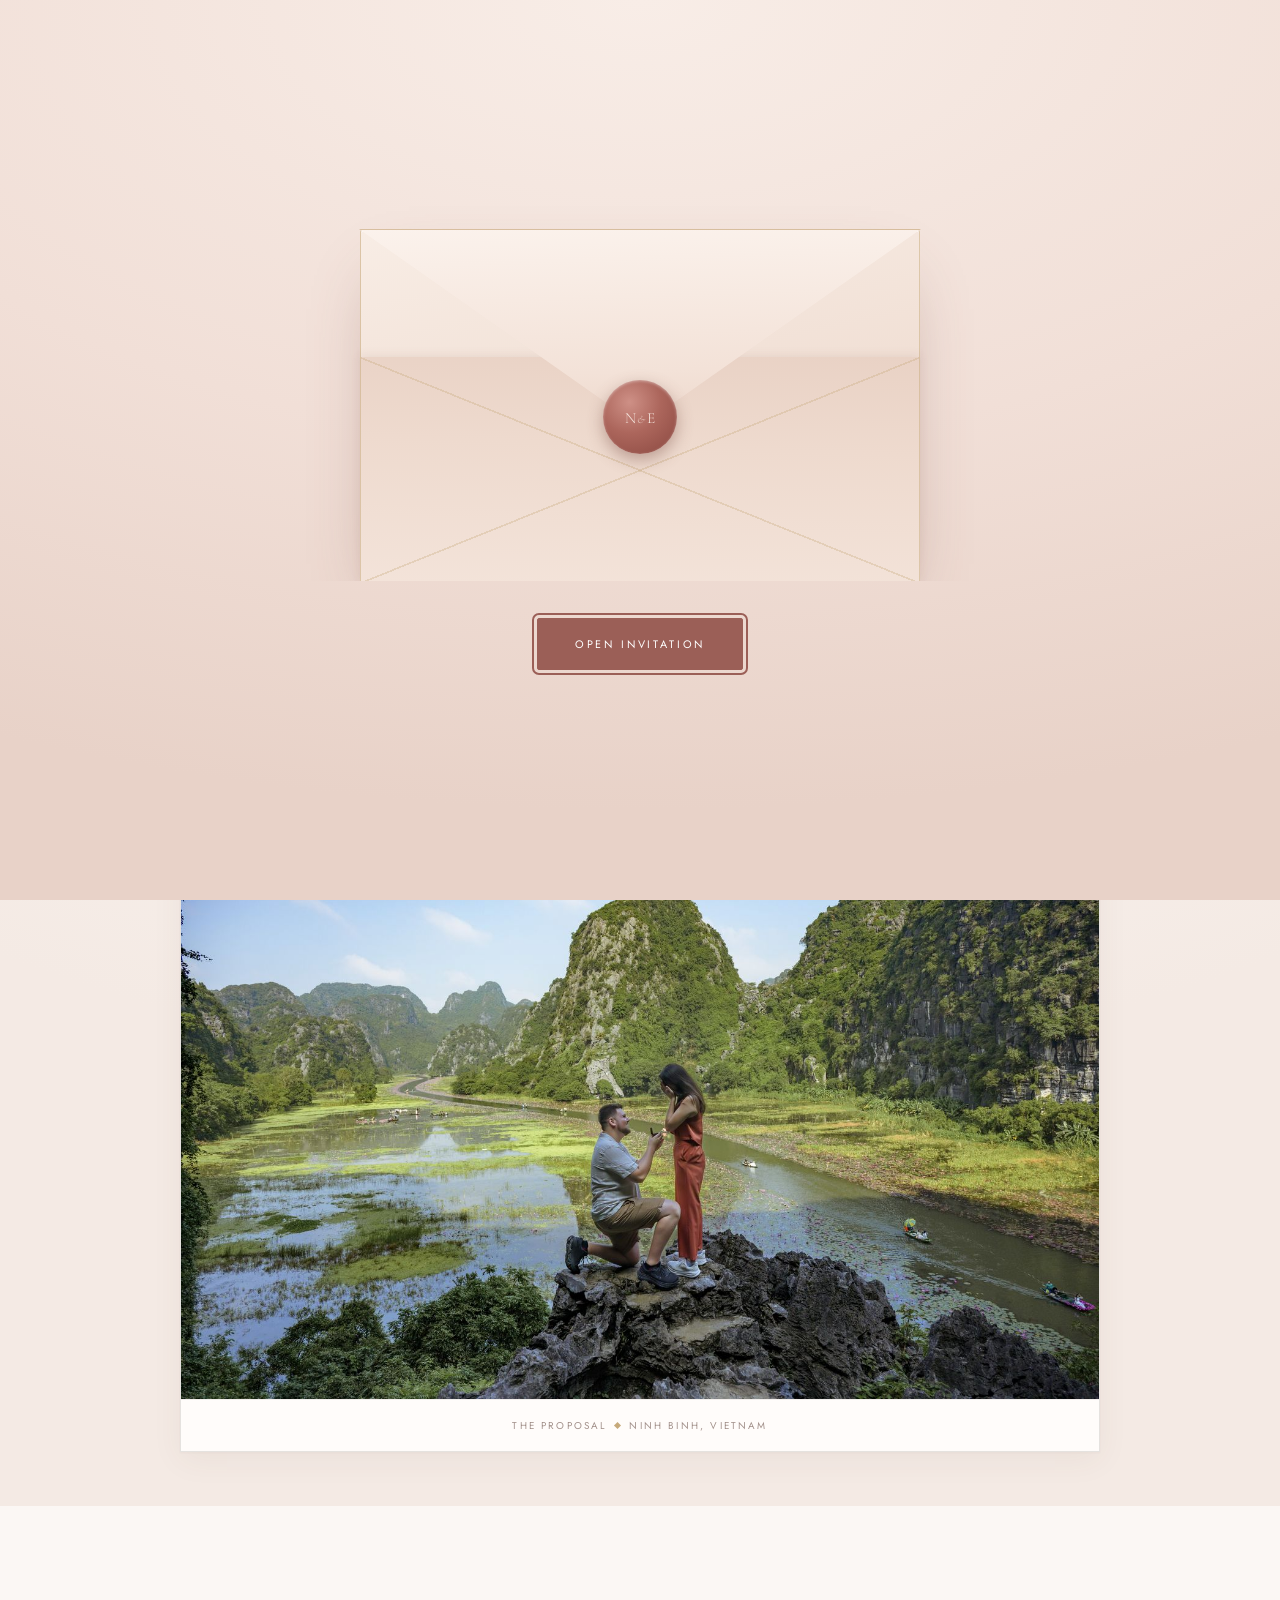
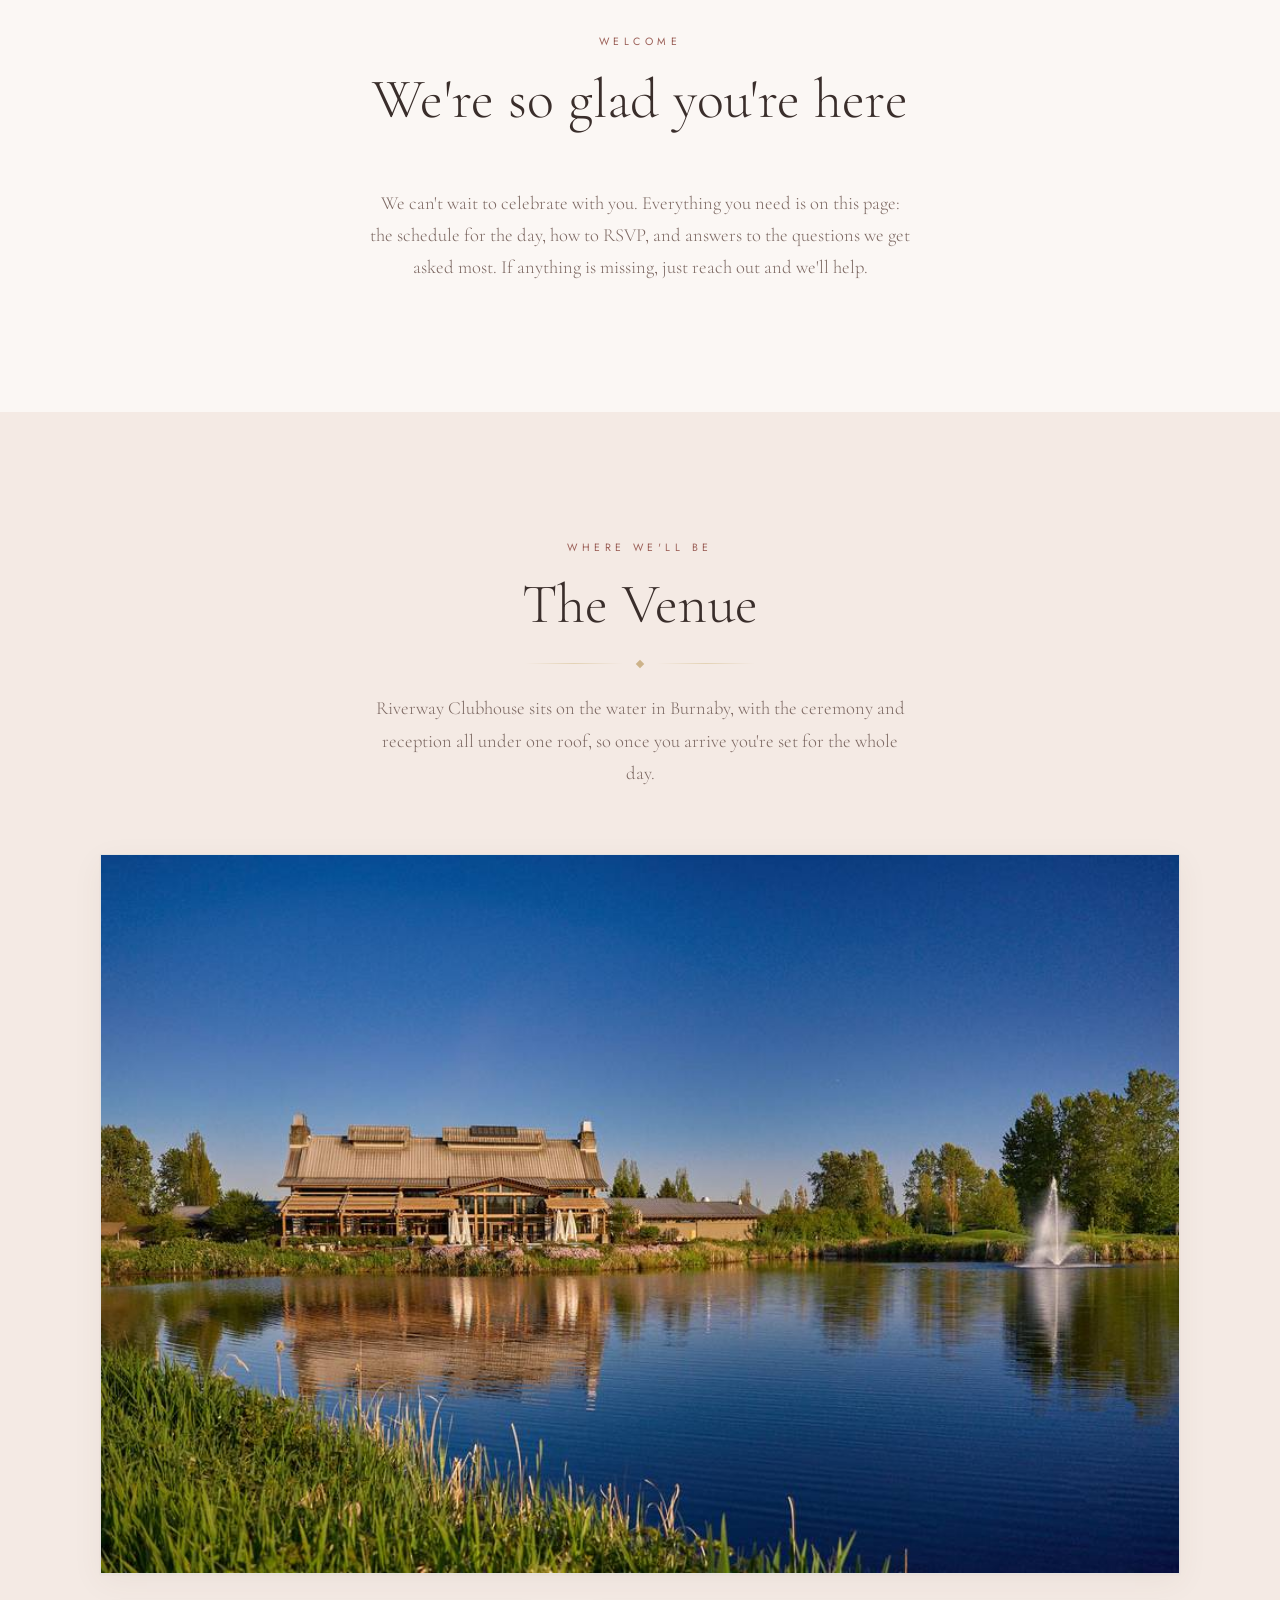
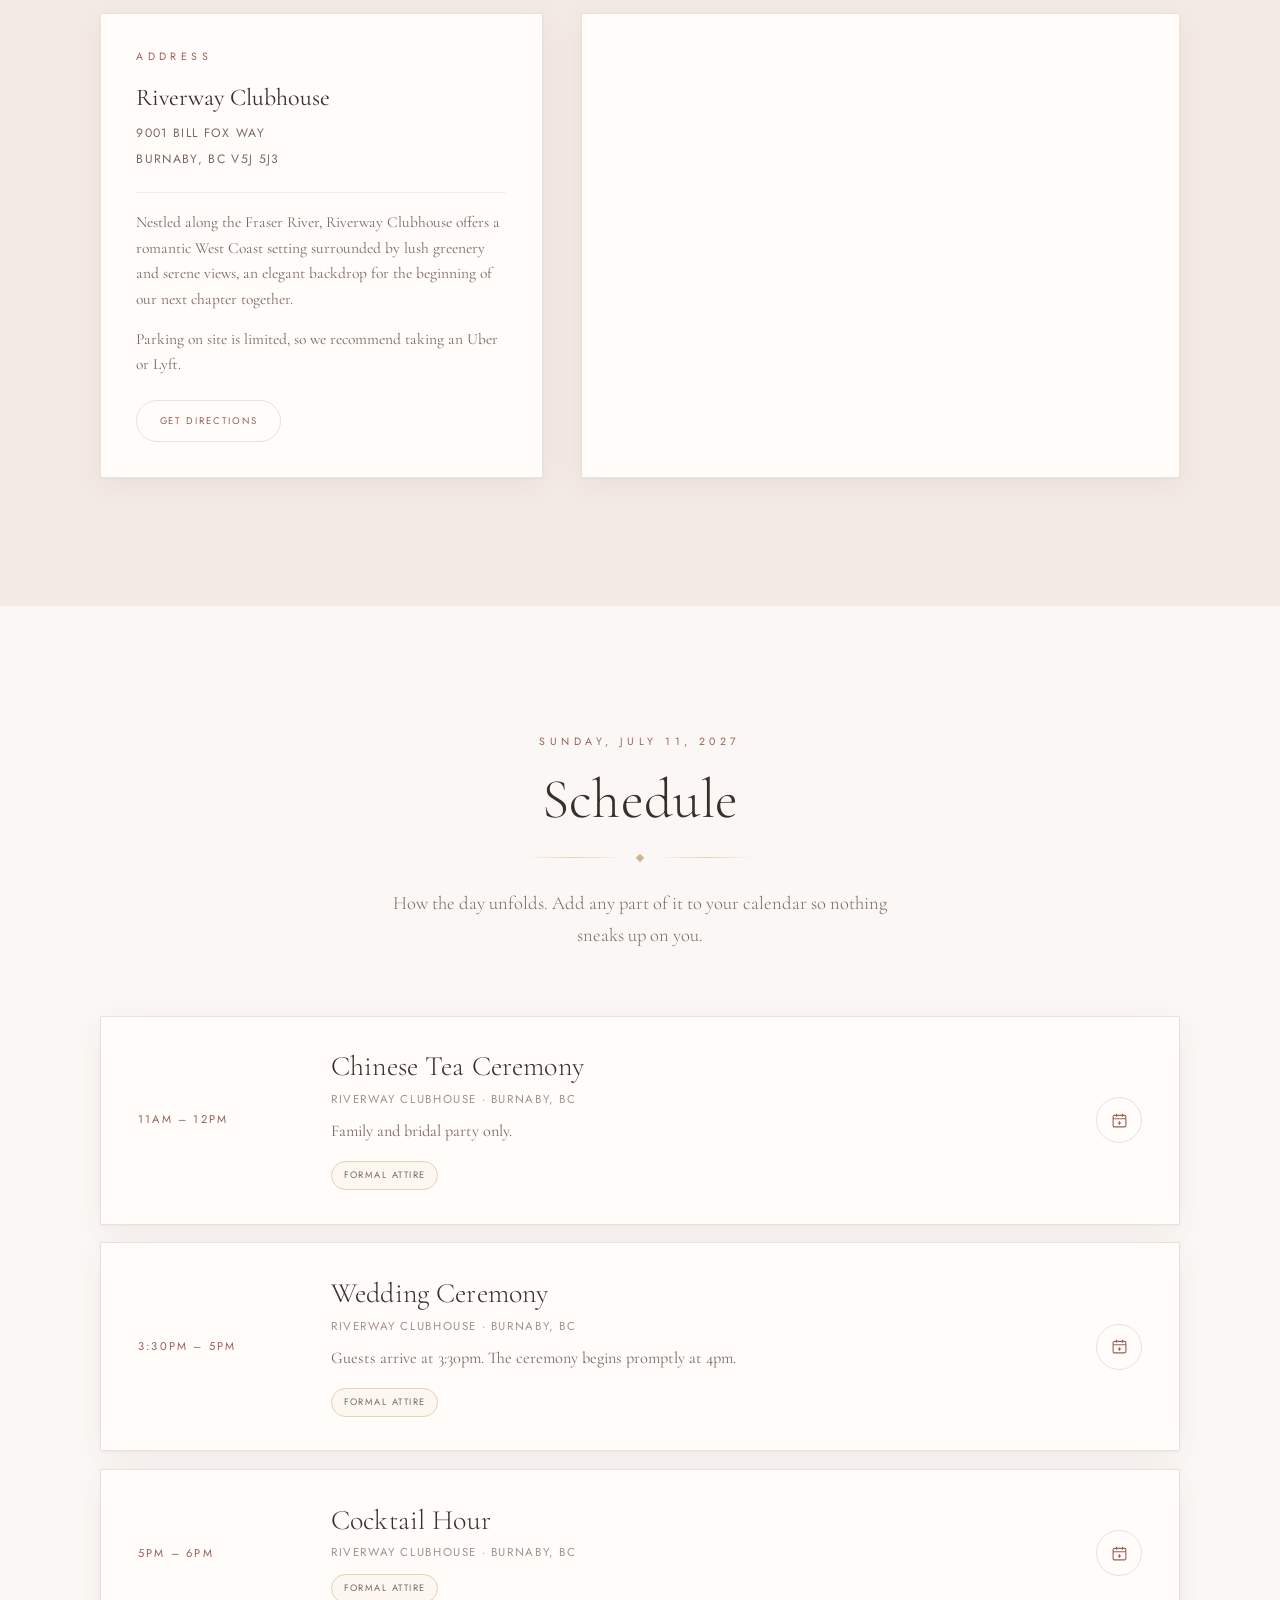
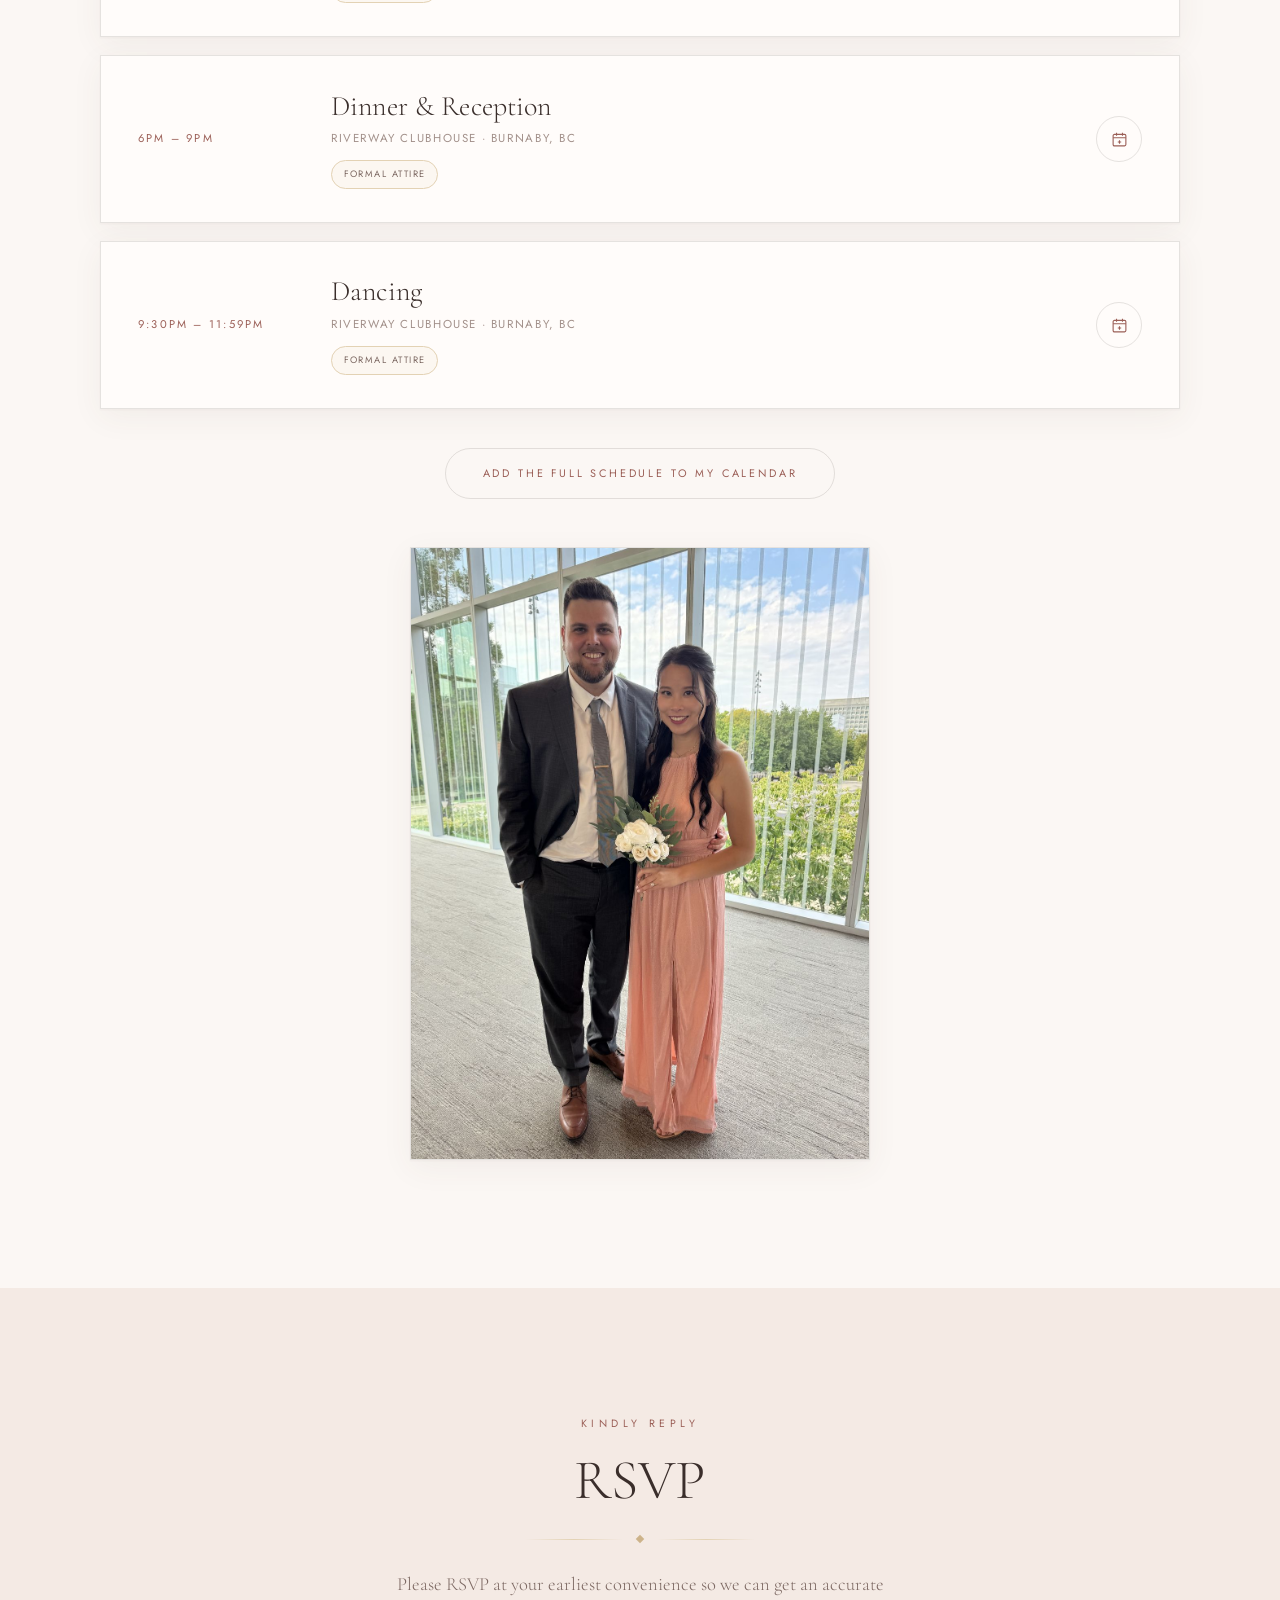
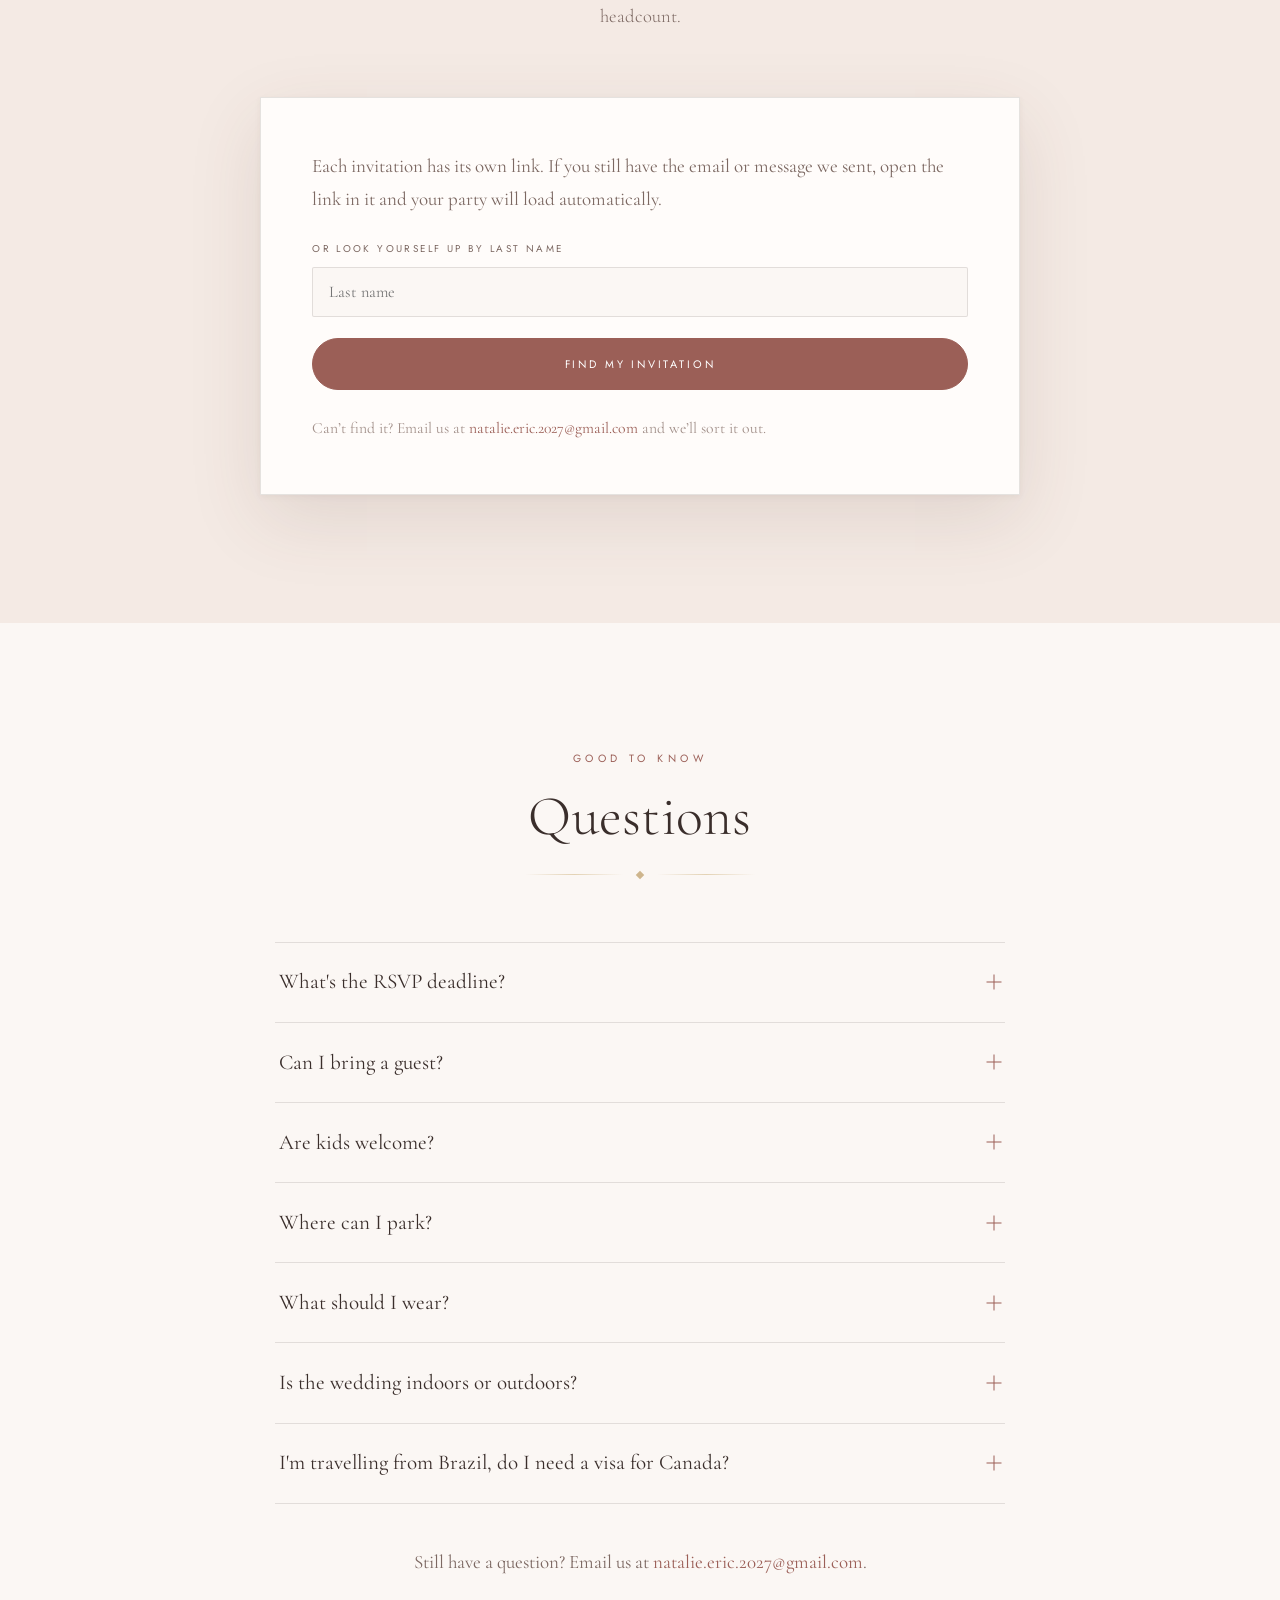
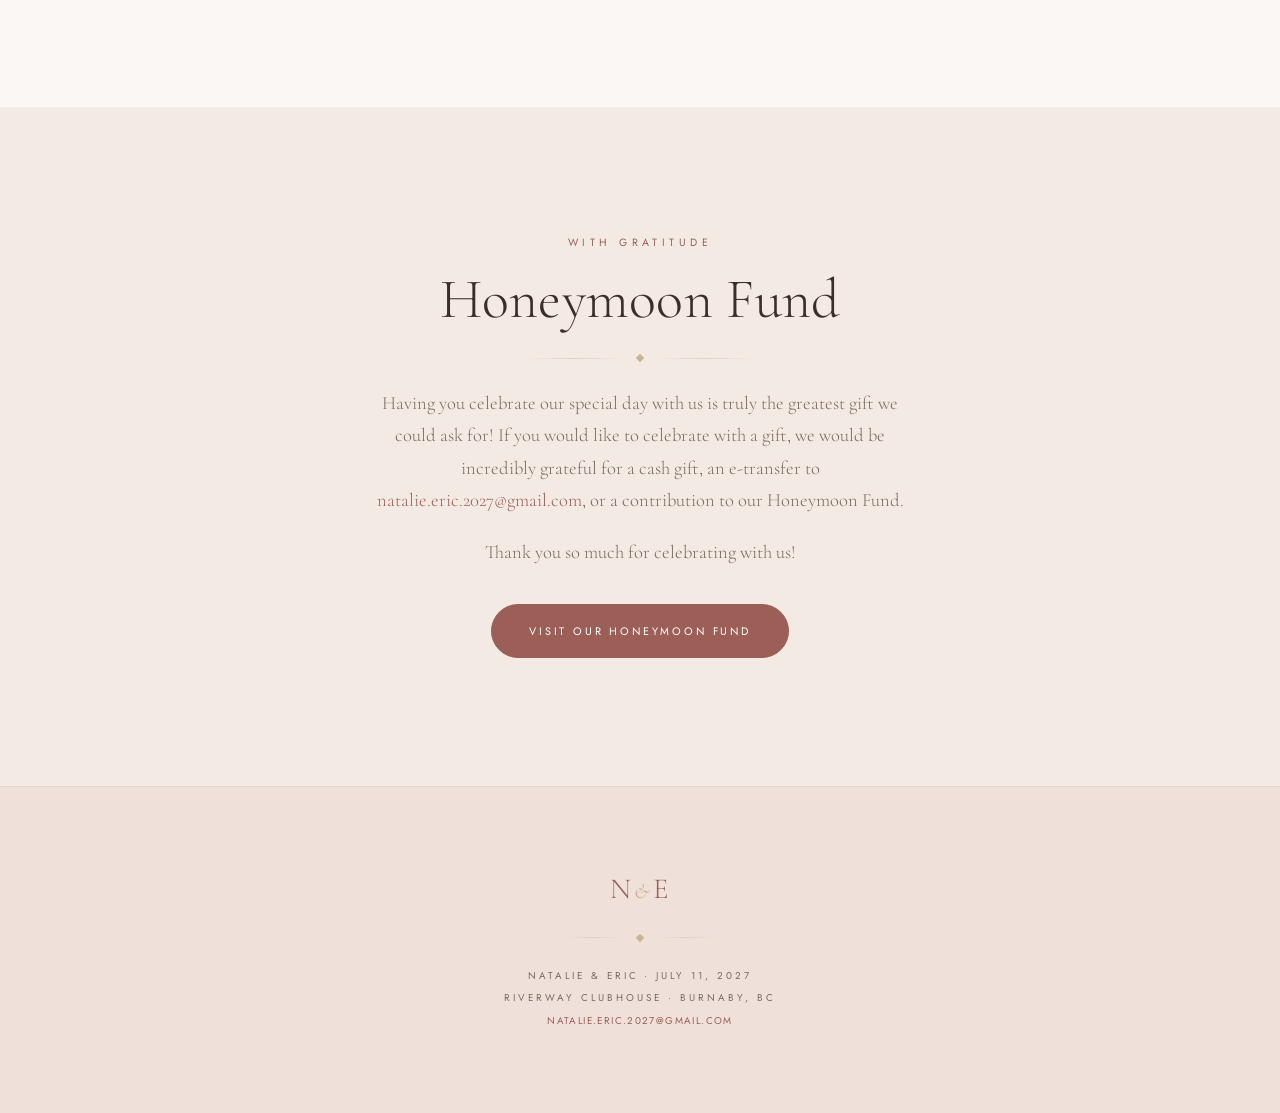
==== commit e5bd38d0: "Hold the envelope still and clear it away before the letter opens out" ====
--- a/index.html
+++ b/index.html
@@ -947,11 +947,18 @@
     if(btn) btn.disabled = true;
     this.state("opening");
     this._t1 = setTimeout(()=> this.state("peek"), 1250);
-    this._t2 = setTimeout(()=>{ this.state("rising"); this.fitScene(); }, 1950);
+    this._t2 = setTimeout(()=> this.state("rising"), 1950);
+    /* Once the envelope has faded there is nothing left to pass through, so
+       the letter is free to open out and the scene grows to hold it. */
     this._t3 = setTimeout(()=>{
+      const scene = document.querySelector(".env-scene");
+      if(scene) scene.style.clipPath = "none";
+      this.fitScene();
+    }, 2560);
+    this._t4 = setTimeout(()=>{
       this.state("open");
       if(btn){ btn.disabled = false; btn.textContent = "Enter our website"; btn.focus(); }
-    }, 3150);
+    }, 3500);
   },
 
   leave(){
@@ -997,14 +1004,25 @@
     /* pin the scene to the envelope's own height so the later growth is a
        plain pixel-to-pixel transition rather than a jump */
     scene.style.height = Math.round(sceneH) + "px";
+
+    /* Sit the sealed envelope in the middle of the screen and leave it there.
+       The stage grows downward from this point when the letter comes out, so
+       the envelope itself never shifts. */
+    const cta = document.querySelector(".env-cta");
+    const stageH = sceneH + (cta ? cta.offsetHeight + parseFloat(getComputedStyle(cta).marginTop || 0) : 0);
+    const room = window.innerHeight - stageH;
+    st.style.marginTop = Math.max(0, Math.round(room / 2) - Math.round(window.innerHeight * 0.03)) + "px";
   },
 
   reset(){
     const ov = $("#invitation"), btn = $("#openInvite");
     if(!ov) return;
-    clearTimeout(this._t1); clearTimeout(this._t2); clearTimeout(this._t3);
+    clearTimeout(this._t1); clearTimeout(this._t2);
+    clearTimeout(this._t3); clearTimeout(this._t4);
     const scene = document.querySelector(".env-scene");
-    if(scene) scene.style.height = "";
+    if(scene){ scene.style.height = ""; scene.style.clipPath = ""; }
+    const stg = this.stage();
+    if(stg) stg.style.marginTop = "";
     ov.classList.remove("gone");
     this.state("sealed");
     this.fitSealed();
--- a/styles.css
+++ b/styles.css
@@ -96,7 +96,11 @@
   position:fixed;inset:0;z-index:900;
   background:
     radial-gradient(120% 90% at 50% 0%,#F8EDE7 0%,#F1DFD7 55%,#E8D2C8 100%);
-  display:flex;align-items:center;justify-content:center;padding:5vw 1.9rem;
+  /* The stage is pinned rather than centred, and its offset is worked out in
+     script. Centring would re-centre everything the moment the scene grew to
+     fit the letter, which read as the envelope drifting while the paper came
+     out of it. Pinned, the envelope never moves at all. */
+  display:flex;align-items:flex-start;justify-content:center;padding:3vh 1.9rem 6vh;
   transition:opacity .9s var(--ease),visibility .9s;
   overflow-y:auto;
 }
@@ -149,11 +153,15 @@
 /* The envelope keeps its own proportions and sits on the floor of the scene,
    so when the scene grows to make room for the letter the envelope does not
    stretch along with it. */
+/* Anchored to the TOP of the scene, not the bottom. The scene grows downward
+   to make room for the letter, and an envelope pinned to the bottom would ride
+   down with it, which looked like the envelope falling away while the paper
+   passed through it. Pinned to the top it simply stays where it is. */
 .env-shell{
-  position:absolute;left:0;right:0;bottom:0;
+  position:absolute;left:0;right:0;top:0;
   aspect-ratio:1/.63;z-index:1;
   transform-style:preserve-3d;
-  transition:opacity .7s var(--ease), transform .9s var(--ease);
+  transition:opacity .55s var(--ease);
 }
 .env-shell.front{z-index:4}
 
@@ -274,12 +282,14 @@
 [data-state="open"]   .env-letter,
 [data-state="leaving"] .env-letter{
   transform:translateY(0) scale(1);
-  transition-delay:0s;
-}
-/* the envelope steps aside as the letter comes free */
+  transition:transform 1.05s cubic-bezier(.24,.62,.24,1) .1s;
+}
+/* The envelope holds perfectly still — it never moves — and clears away
+   early in the rise, before the growing letter could ever reach past its
+   bottom edge. Nothing is ever seen passing through it. */
 [data-state="rising"] .env-shell{
-  opacity:0;transform:translateY(22px);
-  transition:opacity .7s var(--ease) .3s, transform .9s var(--ease) .3s;
+  opacity:0;
+  transition:opacity .45s var(--ease) .1s;
 }
 /* and is taken out of the picture entirely once the letter has settled, so
    it can never sit over the button */
@@ -291,7 +301,6 @@
 /* the scene grows to the letter's height so the button stays clear of it */
 [data-state="rising"] .env-scene,
 [data-state="open"]   .env-scene{aspect-ratio:auto}
-[data-state="rising"] .env-scene,
 [data-state="open"]   .env-scene,
 [data-state="leaving"] .env-scene{clip-path:none}
 
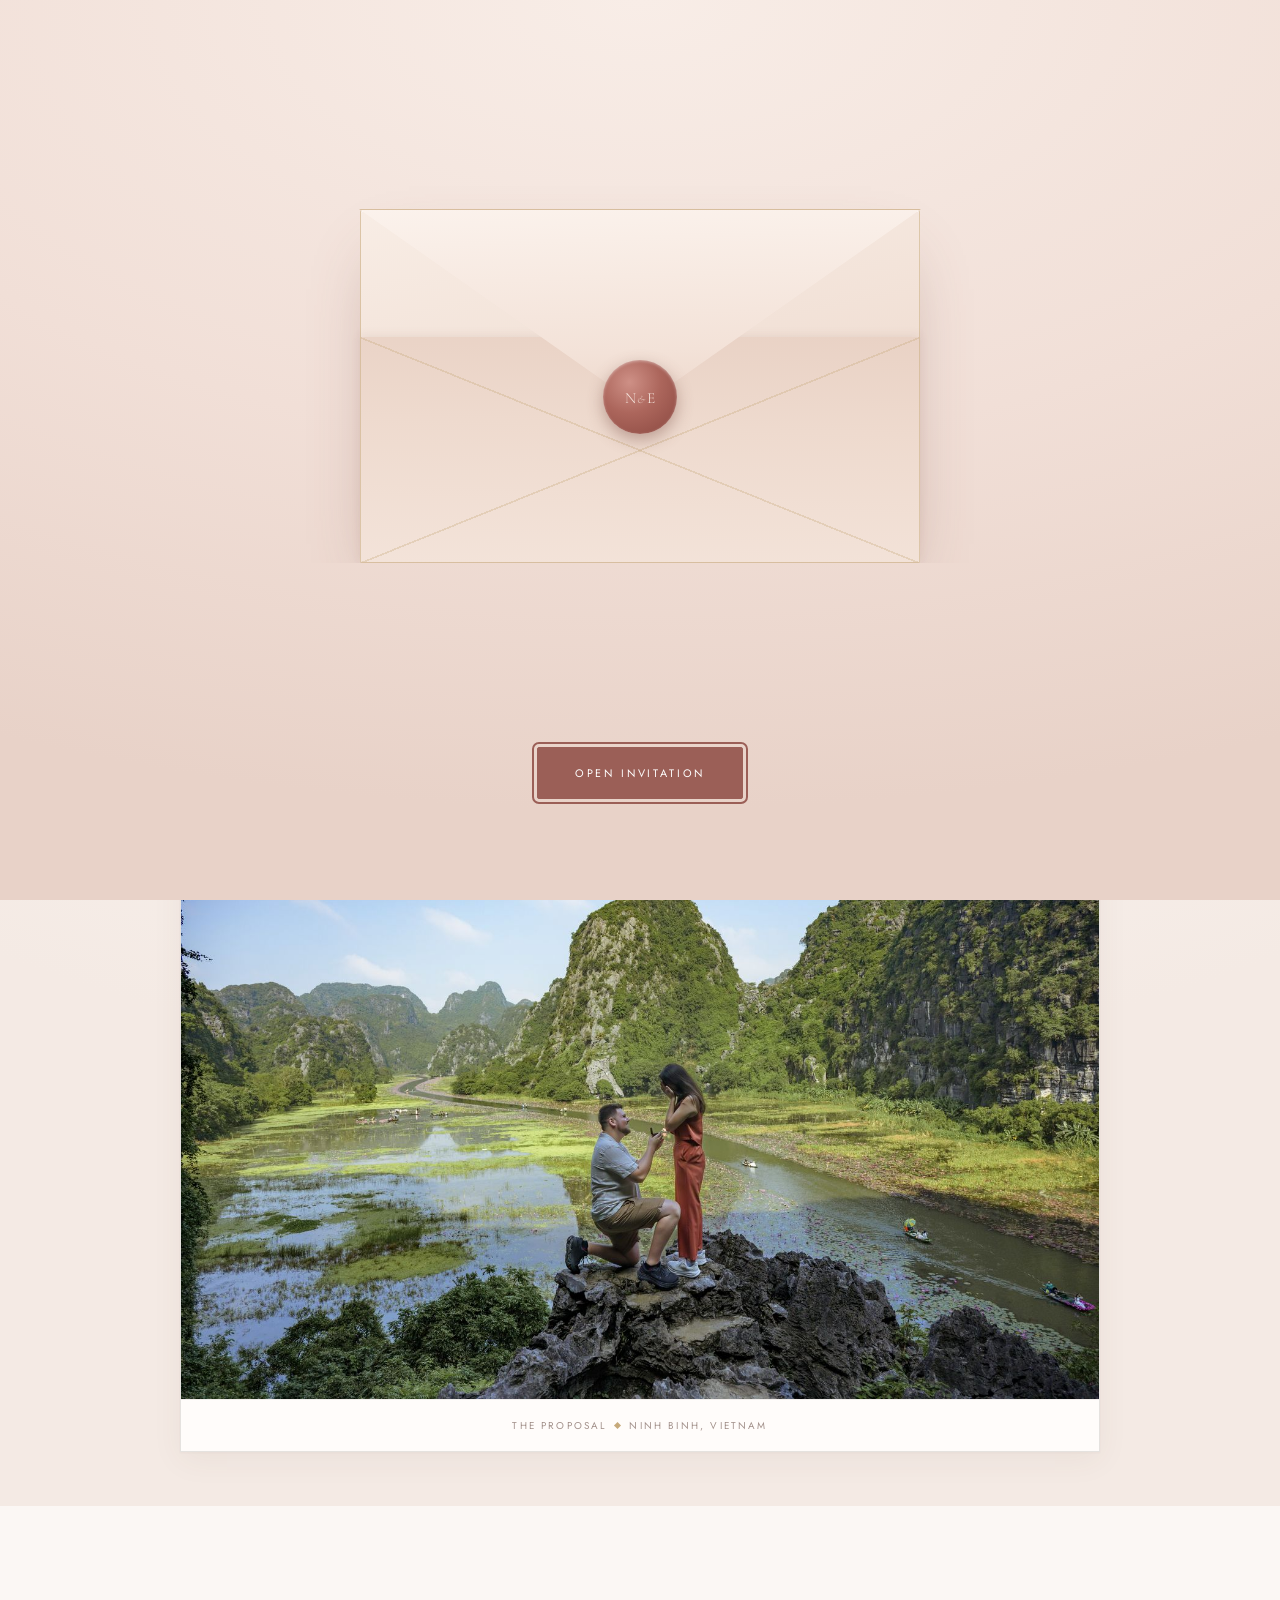
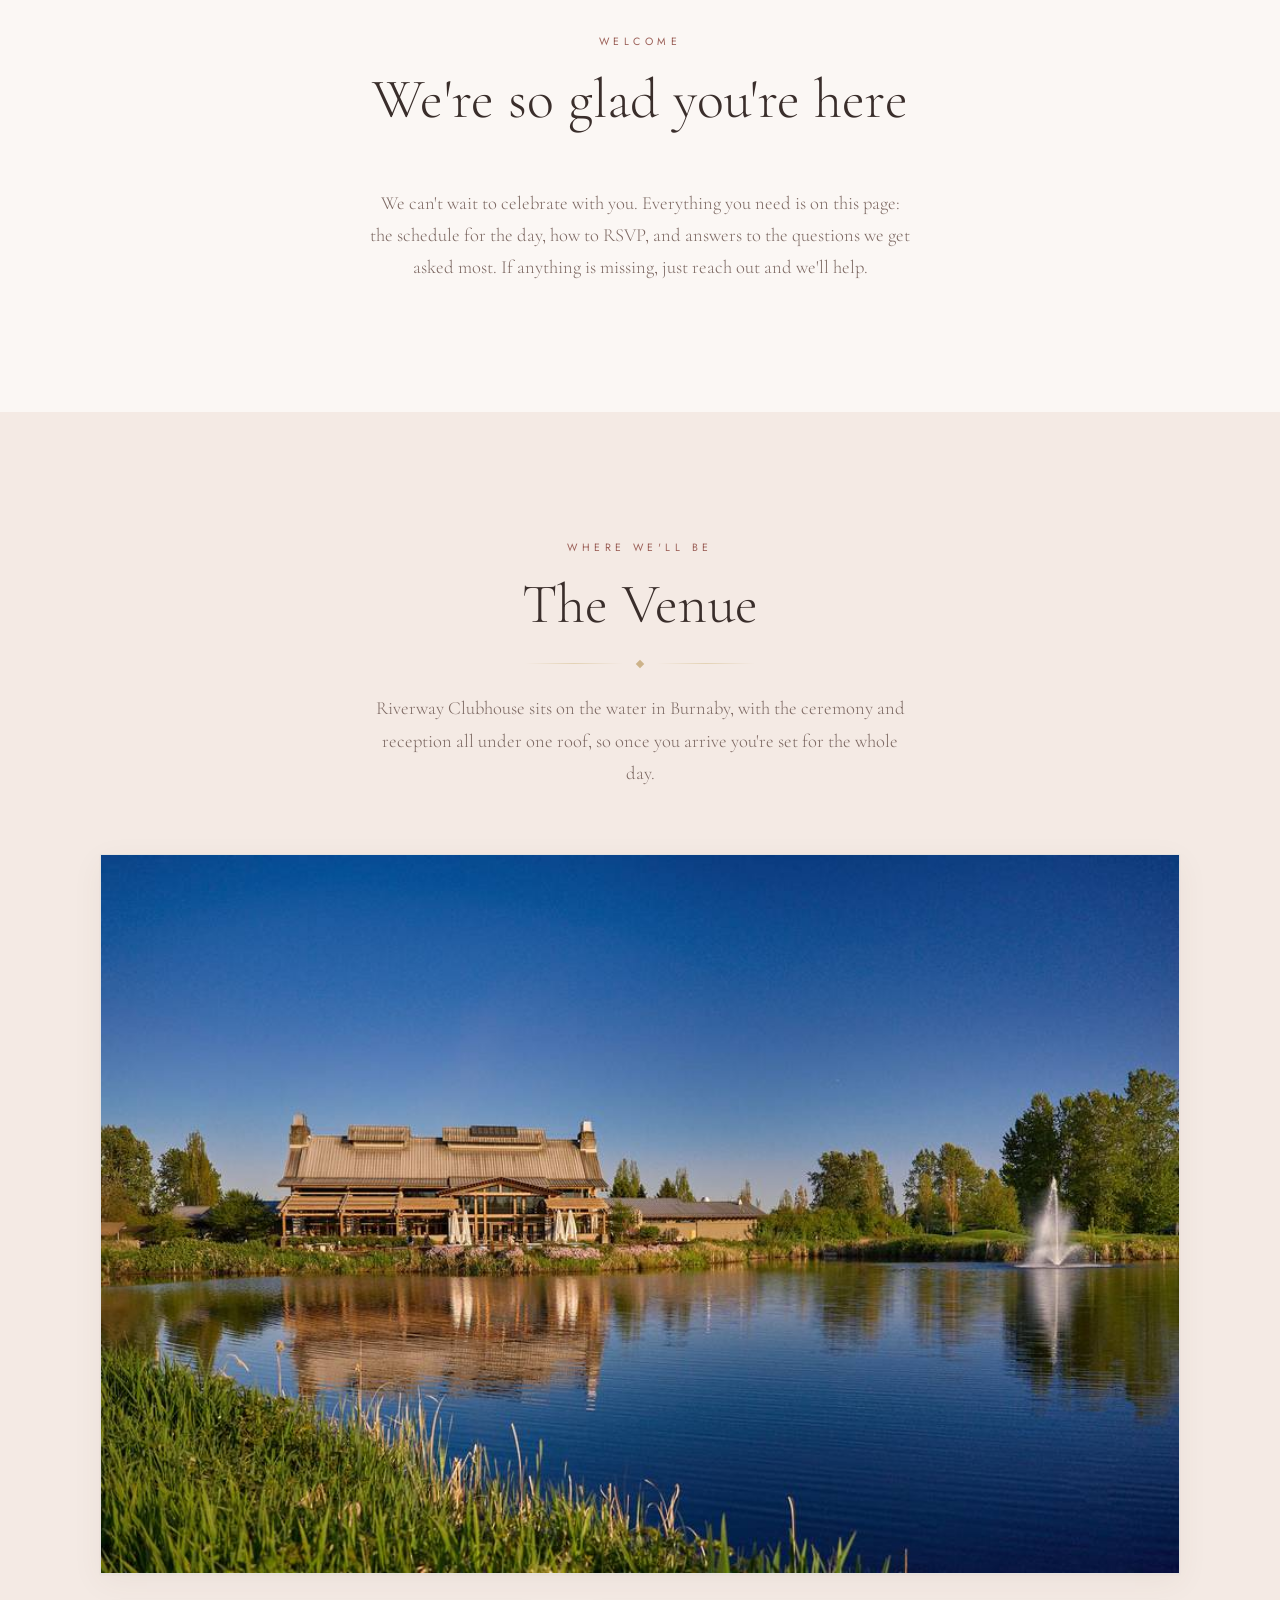
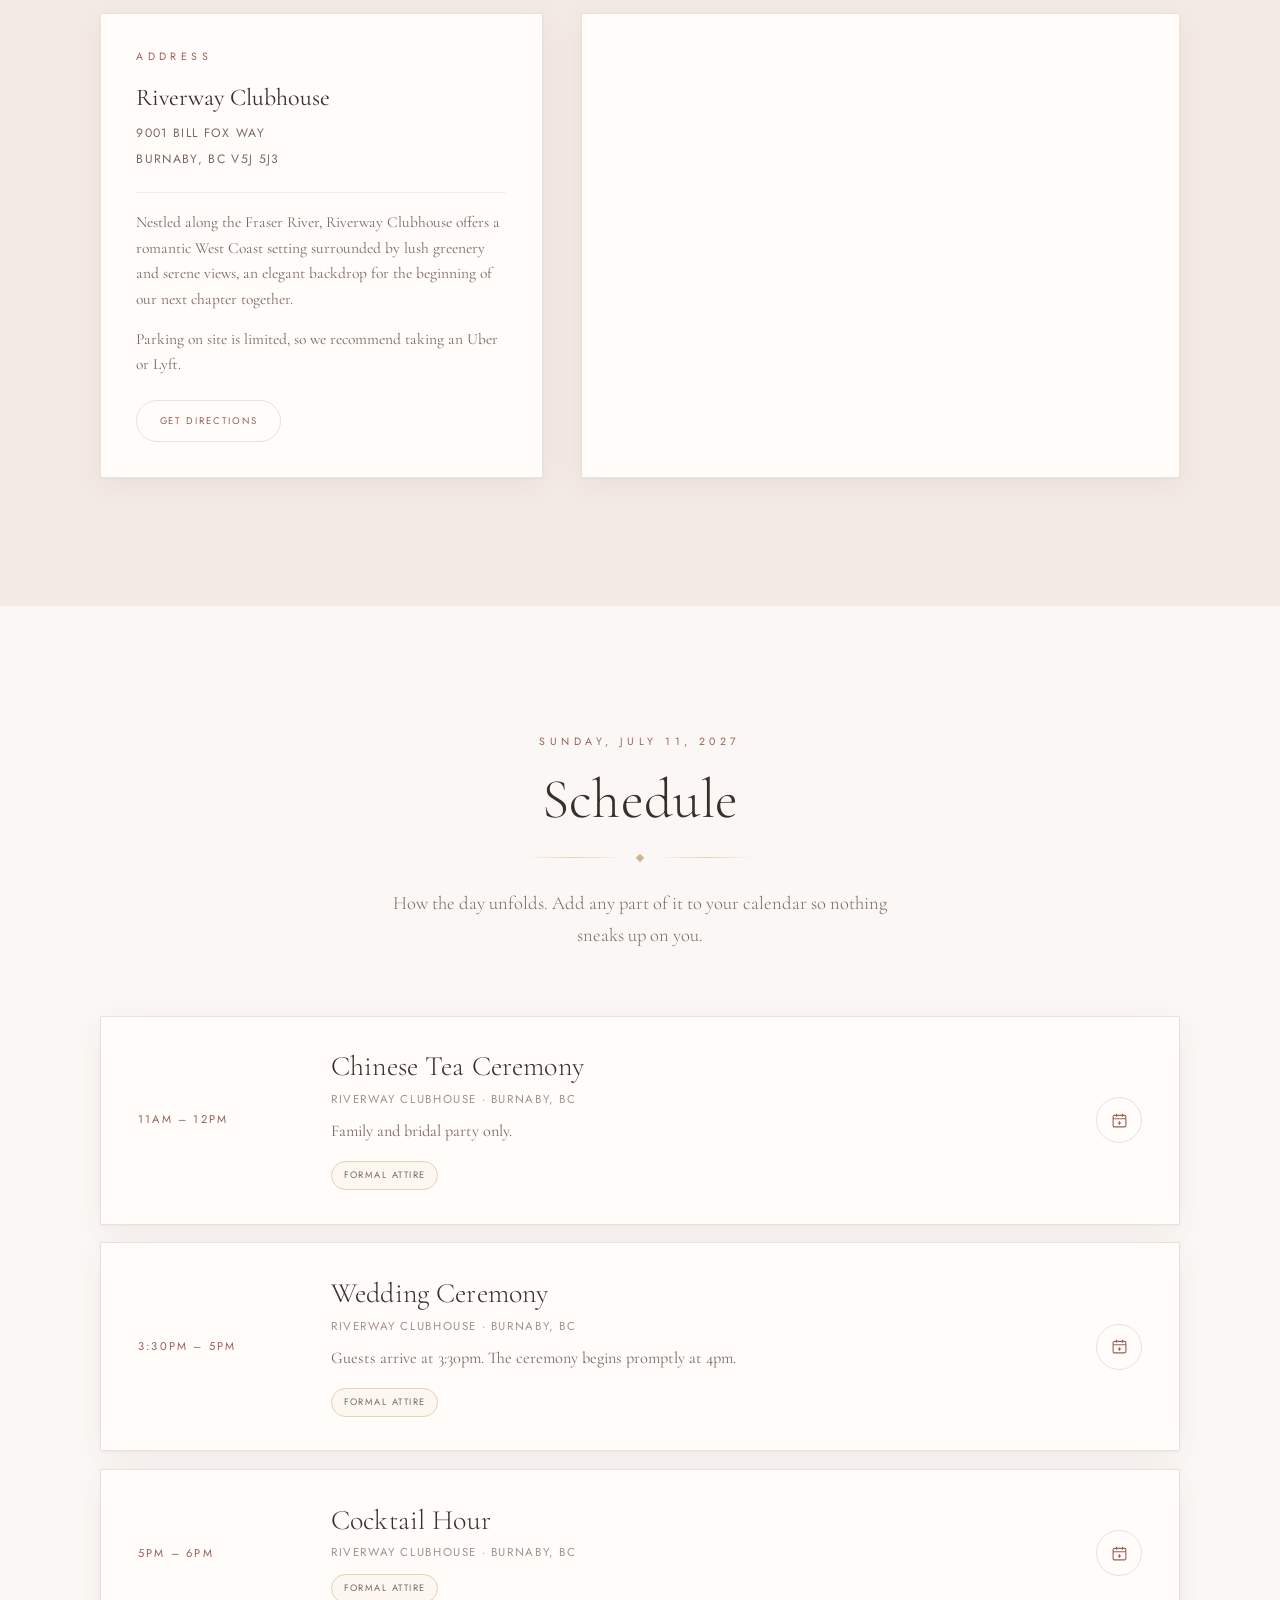
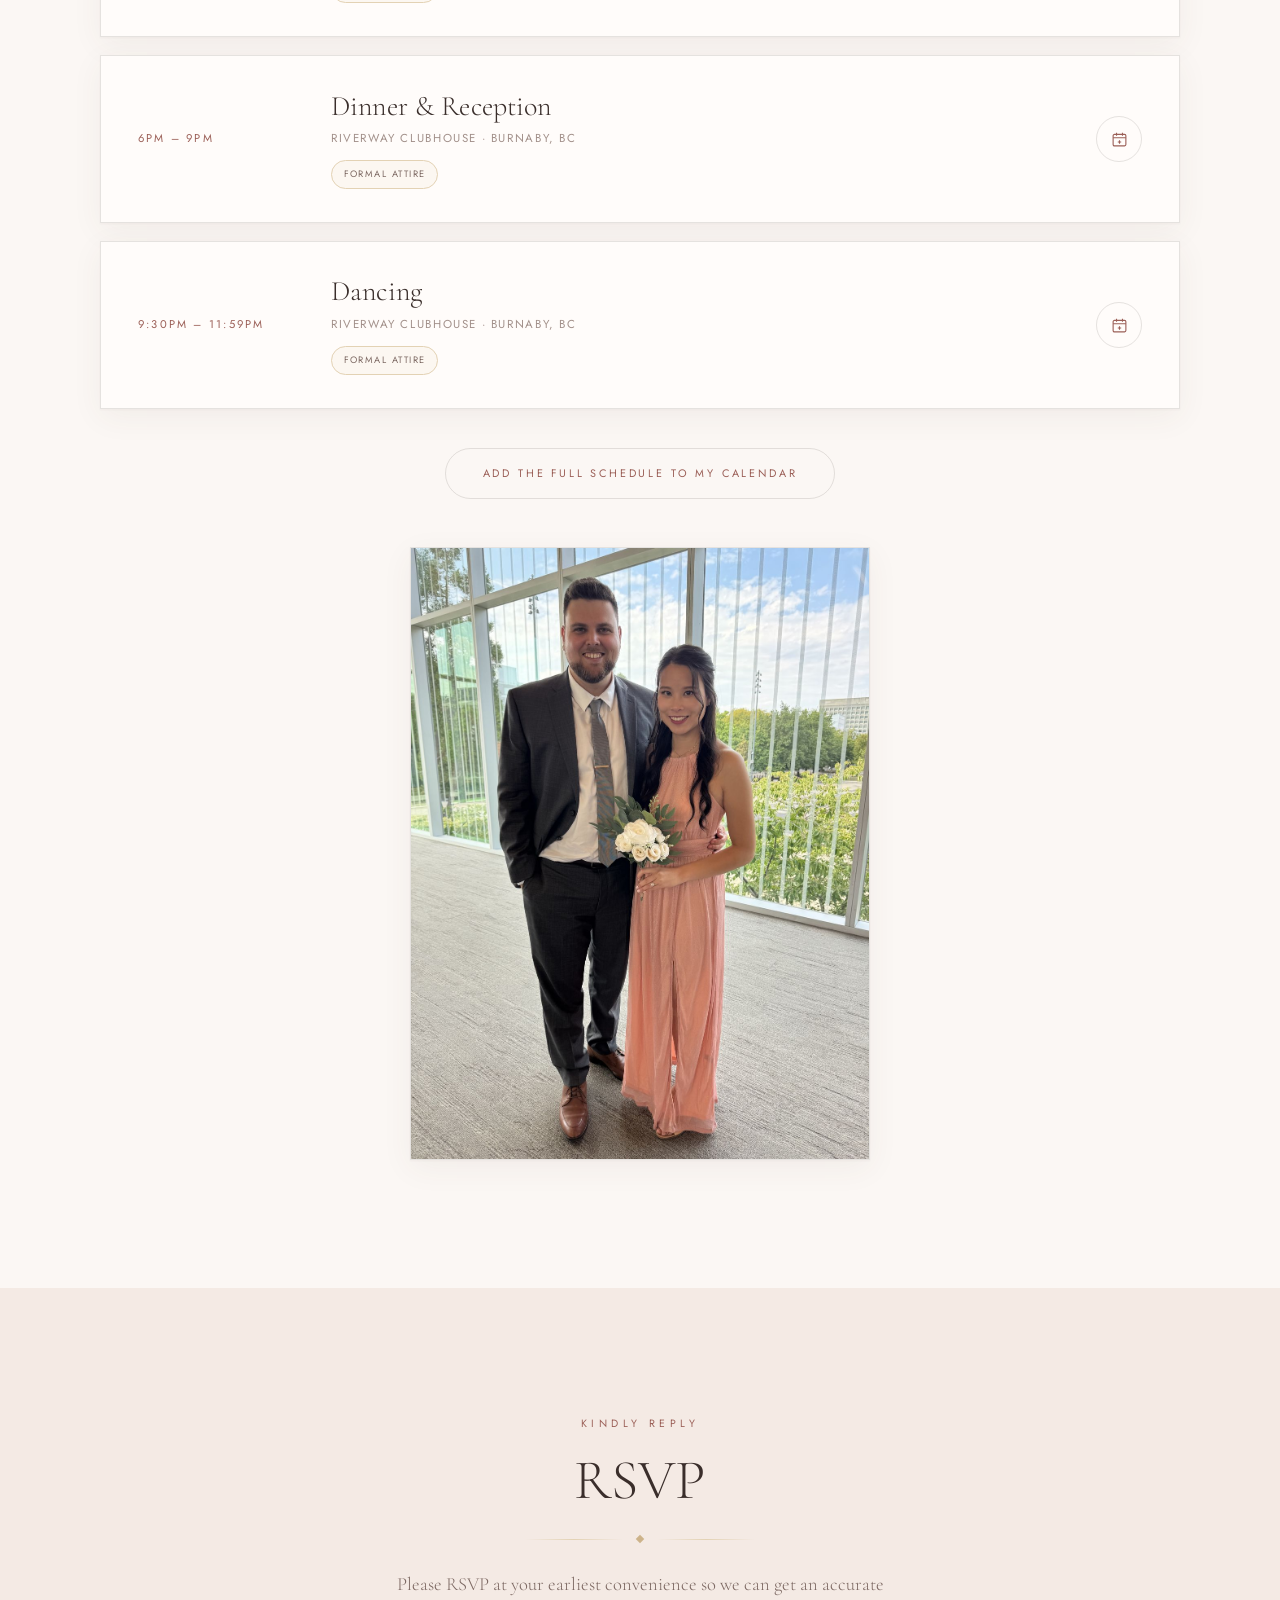
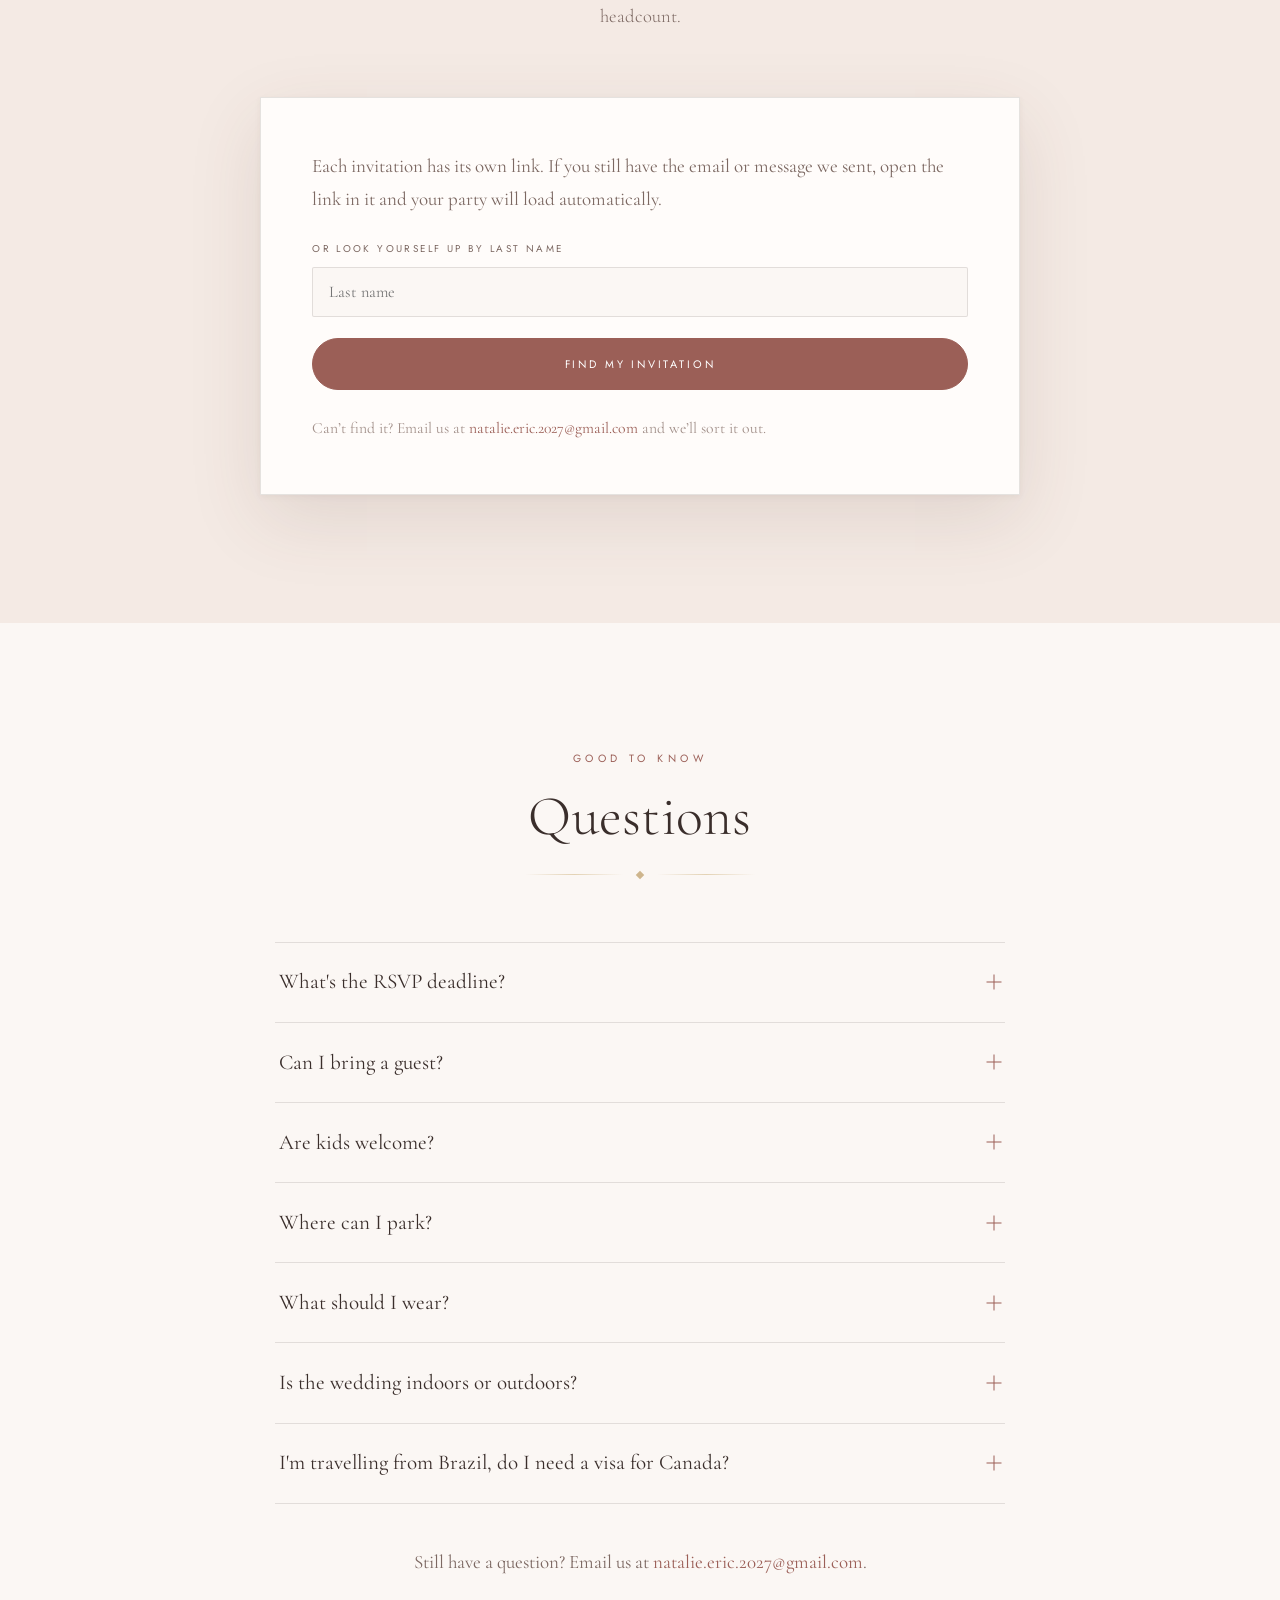
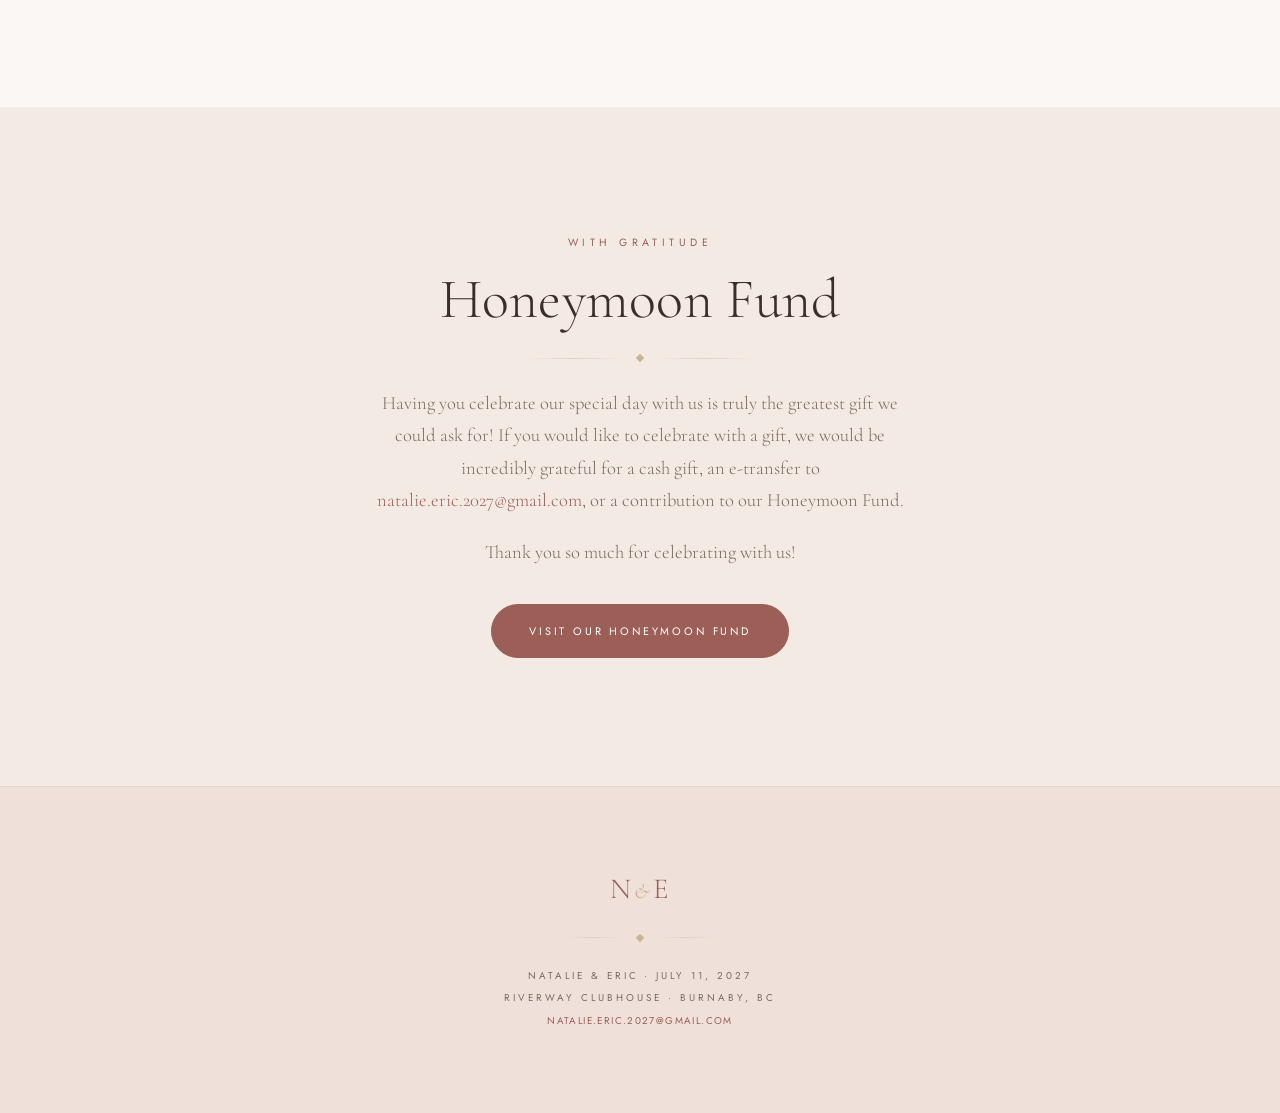
==== commit dabbfe2d: "Hold the invitation's layout still while it opens, and keep Burnaby, BC whole The stage now sets asi" ====
--- a/index.html
+++ b/index.html
@@ -75,7 +75,7 @@
         <div class="rule tight"><i></i></div>
         <p class="invite-meta">
           Sunday, July 11th 2027<br>
-          Riverway Clubhouse &middot; Burnaby, BC
+          Riverway Clubhouse<span class="meta-sep"> &middot; </span><br class="meta-brk">Burnaby,&nbsp;BC
         </p>
       </div>
     </div>
@@ -92,6 +92,11 @@
       </svg>
     </div>
   </div>
+
+  <!-- The room the letter will need once it is standing at full size. It is
+       held from the very first frame, so the button below never moves while
+       the invitation opens. -->
+  <div class="env-space" id="envSpace" aria-hidden="true"></div>
 
   <p class="env-cta"><button class="btn" id="openInvite">Open Invitation</button></p>
  </div>
@@ -132,7 +137,7 @@
     <div class="rule rev"><i></i></div>
     <p class="hero-meta rev">
       <b>Sunday, July 11, 2027</b><br>
-      Riverway Clubhouse &middot; Burnaby, British Columbia
+      Riverway Clubhouse &middot; Burnaby,&nbsp;British&nbsp;Columbia
     </p>
     <div class="countdown rev" id="countdown" aria-label="Countdown to the wedding"></div>
     <p class="rev" style="margin-top:2.6rem">
@@ -182,7 +187,7 @@
       <div class="venue-addr">
         <p class="eyebrow">Address</p>
         <p class="venue-name" id="mapVenue">Riverway Clubhouse</p>
-        <p class="venue-line" id="mapAddr">9001 Bill Fox Way<br>Burnaby, BC V5J 5J3</p>
+        <p class="venue-line" id="mapAddr">9001 Bill Fox Way<br>Burnaby,&nbsp;BC&nbsp;V5J&nbsp;5J3</p>
         <p class="venue-note">Nestled along the Fraser River, Riverway Clubhouse offers a romantic
           West Coast setting surrounded by lush greenery and serene views, an elegant backdrop for the
           beginning of our next chapter together.</p>
@@ -293,7 +298,7 @@
   <div class="rule tight"><i></i></div>
   <p class="foot-meta">
     Natalie &amp; Eric &middot; July 11, 2027<br>
-    Riverway Clubhouse &middot; Burnaby, BC<br>
+    Riverway Clubhouse &middot; Burnaby,&nbsp;BC<br>
     <a class="foot-mail" href="mailto:natalie.eric.2027@gmail.com">natalie.eric.2027@gmail.com</a>
   </p>
 </footer>
@@ -471,7 +476,7 @@
       <div class="ev-time">${fmtTime(ev.start)} &ndash; ${fmtTime(ev.end)}</div>
       <div>
         <h3 class="ev-title">${esc(ev.title)}</h3>
-        <p class="ev-place">${esc(ev.place || CONFIG.venue)} &middot; Burnaby, BC</p>
+        <p class="ev-place">${esc(ev.place || CONFIG.venue)} &middot; Burnaby,&nbsp;BC</p>
         ${ev.note ? `<p class="ev-note">${esc(ev.note)}</p>` : ""}
         <div class="ev-tags">${ev.tags.map(t=>`<span class="tag">${esc(t)}</span>`).join("")}</div>
       </div>
@@ -948,14 +953,10 @@
     this.state("opening");
     this._t1 = setTimeout(()=> this.state("peek"), 1250);
     this._t2 = setTimeout(()=> this.state("rising"), 1950);
-    /* Once the envelope has faded there is nothing left to pass through, so
-       the letter is free to open out and the scene grows to hold it. */
+    /* Nothing about the page's layout changes while any of this happens: the
+       room the letter needs was set aside before the first frame, so the
+       button below it never moves. */
     this._t3 = setTimeout(()=>{
-      const scene = document.querySelector(".env-scene");
-      if(scene) scene.style.clipPath = "none";
-      this.fitScene();
-    }, 2560);
-    this._t4 = setTimeout(()=>{
       this.state("open");
       if(btn){ btn.disabled = false; btn.textContent = "Enter our website"; btn.focus(); }
     }, 3500);
@@ -969,14 +970,6 @@
     if(REDUCED){ ov.classList.add("gone"); return; }
     this.state("leaving");
     setTimeout(()=>{ ov.classList.add("gone"); }, 760);
-  },
-
-  /* Once the letter is out it stands at full size, so the scene has to grow
-     to make room for it, otherwise it would sit on top of the button. */
-  fitScene(){
-    const scene = document.querySelector(".env-scene");
-    const card  = document.querySelector(".env-letter .card-invite");
-    if(scene && card) scene.style.height = card.offsetHeight + "px";
   },
 
   /* How far down, and how small, the letter has to sit to be properly inside
@@ -1001,15 +994,31 @@
     st.style.setProperty("--peek-shift", Math.round(sceneH * 0.07) + "px");
     st.style.setProperty("--deep-scale", scale.toFixed(4));
     st.style.setProperty("--deep-shift", Math.round(sceneH * 0.40) + "px");
-    /* pin the scene to the envelope's own height so the later growth is a
-       plain pixel-to-pixel transition rather than a jump */
+    /* the envelope keeps its own size throughout; nothing here ever grows */
     scene.style.height = Math.round(sceneH) + "px";
 
-    /* Sit the sealed envelope in the middle of the screen and leave it there.
-       The stage grows downward from this point when the letter comes out, so
-       the envelope itself never shifts. */
-    const cta = document.querySelector(".env-cta");
-    const stageH = sceneH + (cta ? cta.offsetHeight + parseFloat(getComputedStyle(cta).marginTop || 0) : 0);
+    /* How tall the letter is allowed to stand once it is out: full size, or
+       as much of it as the screen has room for. */
+    const cta  = document.querySelector(".env-cta");
+    const ctaH = cta ? cta.offsetHeight + parseFloat(getComputedStyle(cta).marginTop || 0) : 0;
+    const headroom = Math.max(240, window.innerHeight * 0.94 - ctaH);
+    const openScale = Math.min(1, headroom / cardH);
+    st.style.setProperty("--open-scale", openScale.toFixed(4));
+
+    /* Set that room aside now — a little above the envelope and the rest
+       below it — so the button sits at its final place from the first frame
+       and stays there, and the sealed envelope still sits nicely centred. */
+    const extra = Math.max(0, Math.round(cardH * openScale - sceneH));
+    const above = Math.round(extra * 0.42), below = extra - above;
+    scene.style.marginTop = above + "px";
+    const space = document.getElementById("envSpace");
+    if(space) space.style.height = below + "px";
+    /* the letter finishes that much higher than the envelope's mouth, which
+       is what makes it read as being drawn upward and out */
+    st.style.setProperty("--open-y", (-above) + "px");
+
+    /* Centre the whole thing, reserved room and all, and leave it alone. */
+    const stageH = above + sceneH + below + ctaH;
     const room = window.innerHeight - stageH;
     st.style.marginTop = Math.max(0, Math.round(room / 2) - Math.round(window.innerHeight * 0.03)) + "px";
   },
@@ -1017,10 +1026,11 @@
   reset(){
     const ov = $("#invitation"), btn = $("#openInvite");
     if(!ov) return;
-    clearTimeout(this._t1); clearTimeout(this._t2);
-    clearTimeout(this._t3); clearTimeout(this._t4);
+    clearTimeout(this._t1); clearTimeout(this._t2); clearTimeout(this._t3);
     const scene = document.querySelector(".env-scene");
-    if(scene){ scene.style.height = ""; scene.style.clipPath = ""; }
+    if(scene){ scene.style.height = ""; scene.style.clipPath = ""; scene.style.marginTop = ""; }
+    const space = document.getElementById("envSpace");
+    if(space) space.style.height = "";
     const stg = this.stage();
     if(stg) stg.style.marginTop = "";
     ov.classList.remove("gone");
--- a/styles.css
+++ b/styles.css
@@ -120,6 +120,15 @@
   color:var(--ink-soft);margin:1.3rem 0 0;line-height:2.1;
 }
 .invite-greet{color:var(--ink-soft);font-size:1.08rem;font-style:italic;margin:.7rem 0 0;line-height:1.5}
+/* On a narrow phone the wide letter-spacing is what pushes the line over the
+   edge, so it eases off and the place name stays whole. */
+.meta-brk{display:none}
+@media (max-width:430px){
+  .invite-meta{font-size:.62rem;letter-spacing:.2em}
+  /* the venue takes a line of its own rather than leaving the dot dangling */
+  .invite-meta .meta-sep{display:none}
+  .invite-meta .meta-brk{display:inline}
+}
 
 /* ---------- the envelope --------------------------------------
    The invitation begins as a sealed envelope, because that is how
@@ -143,11 +152,13 @@
   /* Clip along the envelope's floor, so the letter can never hang out beneath
      it while it is still inside, while the flap stays free to swing up past
      the top. The 2px keeps the card's own bottom border off the seam. */
-  clip-path:inset(-1500px -1500px 2px -1500px);
-  /* the height is set in pixels from script, so it animates from one real
-     number to another; the aspect ratio is only the fallback */
-  transition:height 1.15s cubic-bezier(.22,.66,.2,1);
-}
+  clip-path:inset(-1500px -1500px 0 -1500px);
+  transition:clip-path .8s cubic-bezier(.3,.5,.2,1);
+}
+
+/* The letter stands taller than the envelope, so the stage holds that extra
+   room from the start rather than growing into it. Nothing below it moves. */
+.env-space{width:100%;pointer-events:none}
 .env-letter,.env-shell,.env-seal{pointer-events:none}
 
 /* The envelope keeps its own proportions and sits on the floor of the scene,
@@ -281,7 +292,7 @@
 [data-state="rising"] .env-letter,
 [data-state="open"]   .env-letter,
 [data-state="leaving"] .env-letter{
-  transform:translateY(0) scale(1);
+  transform:translateY(var(--open-y,0px)) scale(var(--open-scale,1));
   transition:transform 1.05s cubic-bezier(.24,.62,.24,1) .1s;
 }
 /* The envelope holds perfectly still — it never moves — and clears away
@@ -291,6 +302,12 @@
   opacity:0;
   transition:opacity .45s var(--ease) .1s;
 }
+/* The floor of the envelope is drawn away in step with it, so the rest of the
+   letter is uncovered smoothly instead of appearing all at once. */
+[data-state="rising"] .env-scene{
+  clip-path:inset(-1500px -1500px -1500px -1500px);
+  transition:clip-path .8s cubic-bezier(.3,.5,.2,1) .12s;
+}
 /* and is taken out of the picture entirely once the letter has settled, so
    it can never sit over the button */
 [data-state="open"]    .env-shell,
@@ -298,15 +315,14 @@
 [data-state="open"]    .env-seal,
 [data-state="leaving"] .env-seal{display:none}
 
-/* the scene grows to the letter's height so the button stays clear of it */
-[data-state="rising"] .env-scene,
-[data-state="open"]   .env-scene{aspect-ratio:auto}
+/* the scene never changes size; the letter simply rises out of it into the
+   room already reserved below */
 [data-state="open"]   .env-scene,
 [data-state="leaving"] .env-scene{clip-path:none}
 
 /* ---------- state: leaving ---------- */
 [data-state="leaving"] .env-letter{
-  transform:translateY(-10px) scale(1.01);opacity:0;
+  transform:translateY(calc(var(--open-y,0px) - 10px)) scale(calc(var(--open-scale,1) * 1.01));opacity:0;
   transition:transform .8s var(--ease), opacity .65s var(--ease);
 }
 [data-state="leaving"] .env-cta{opacity:0}
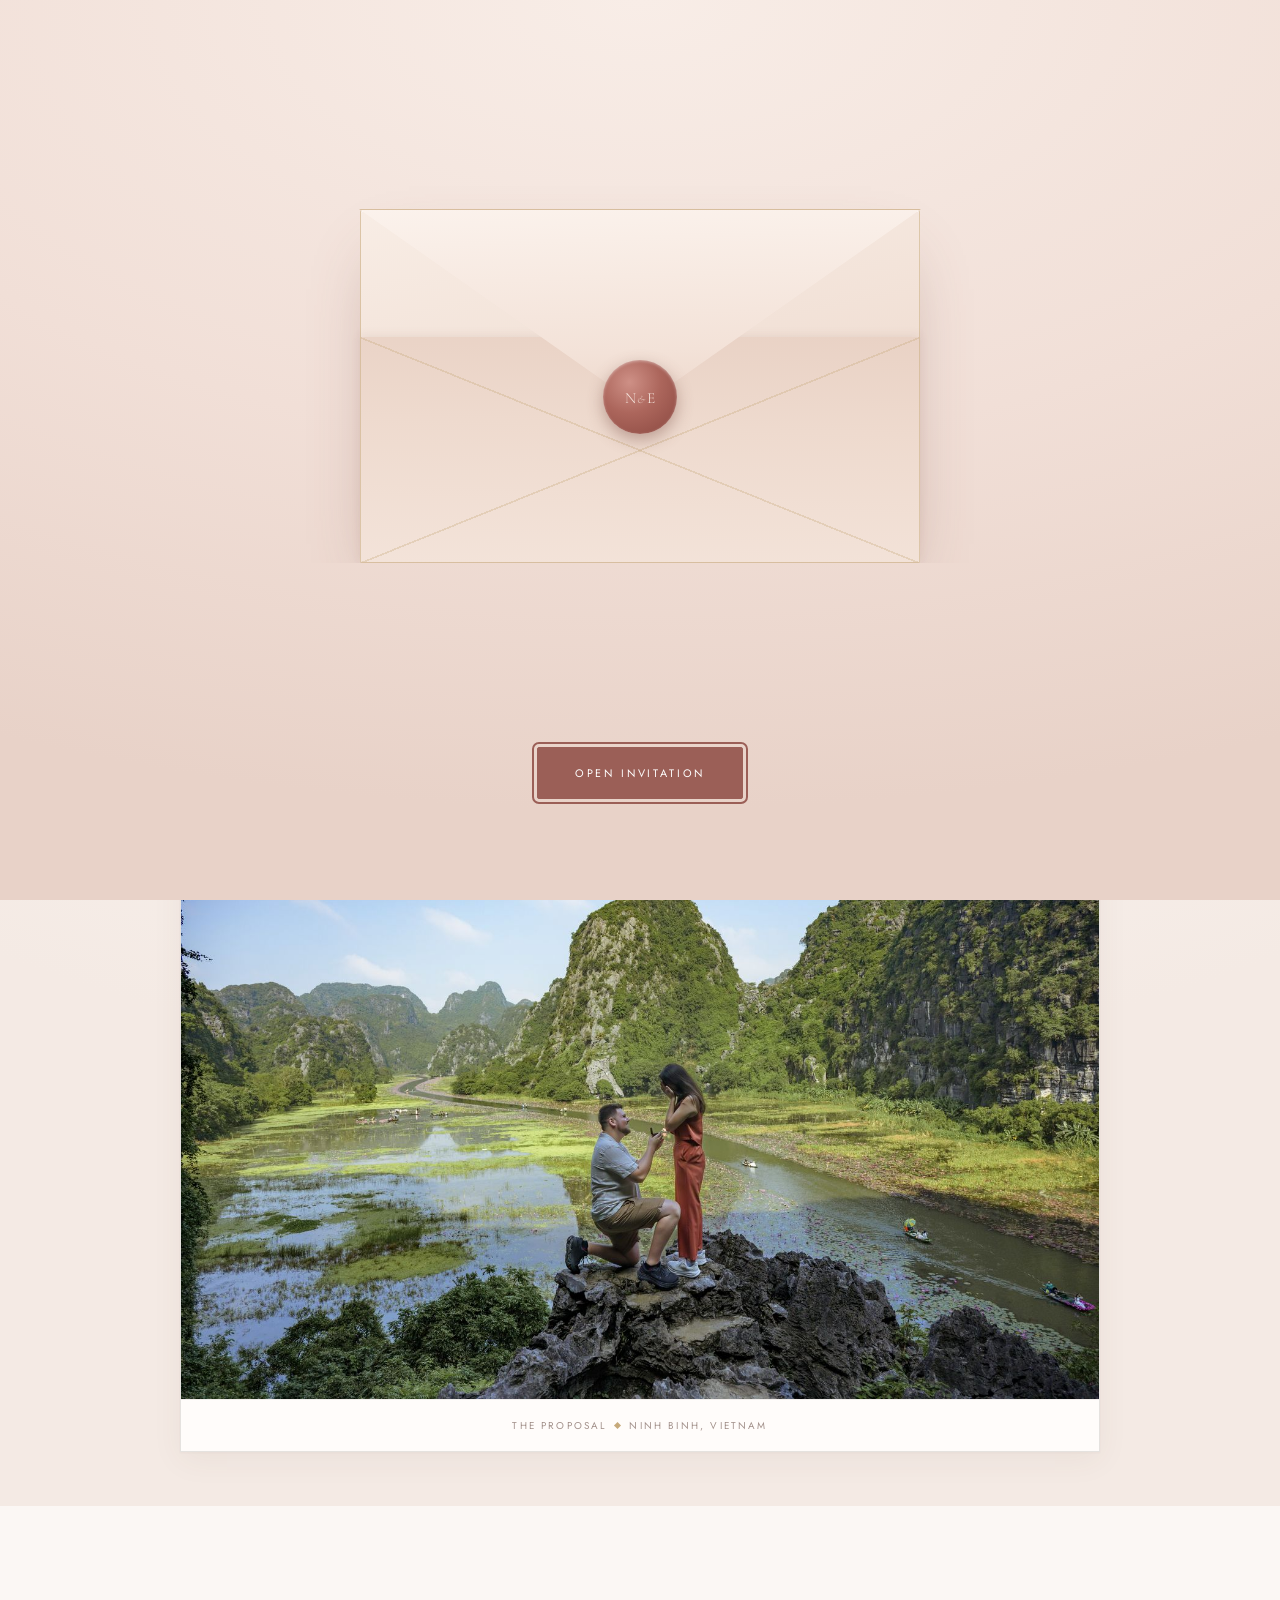
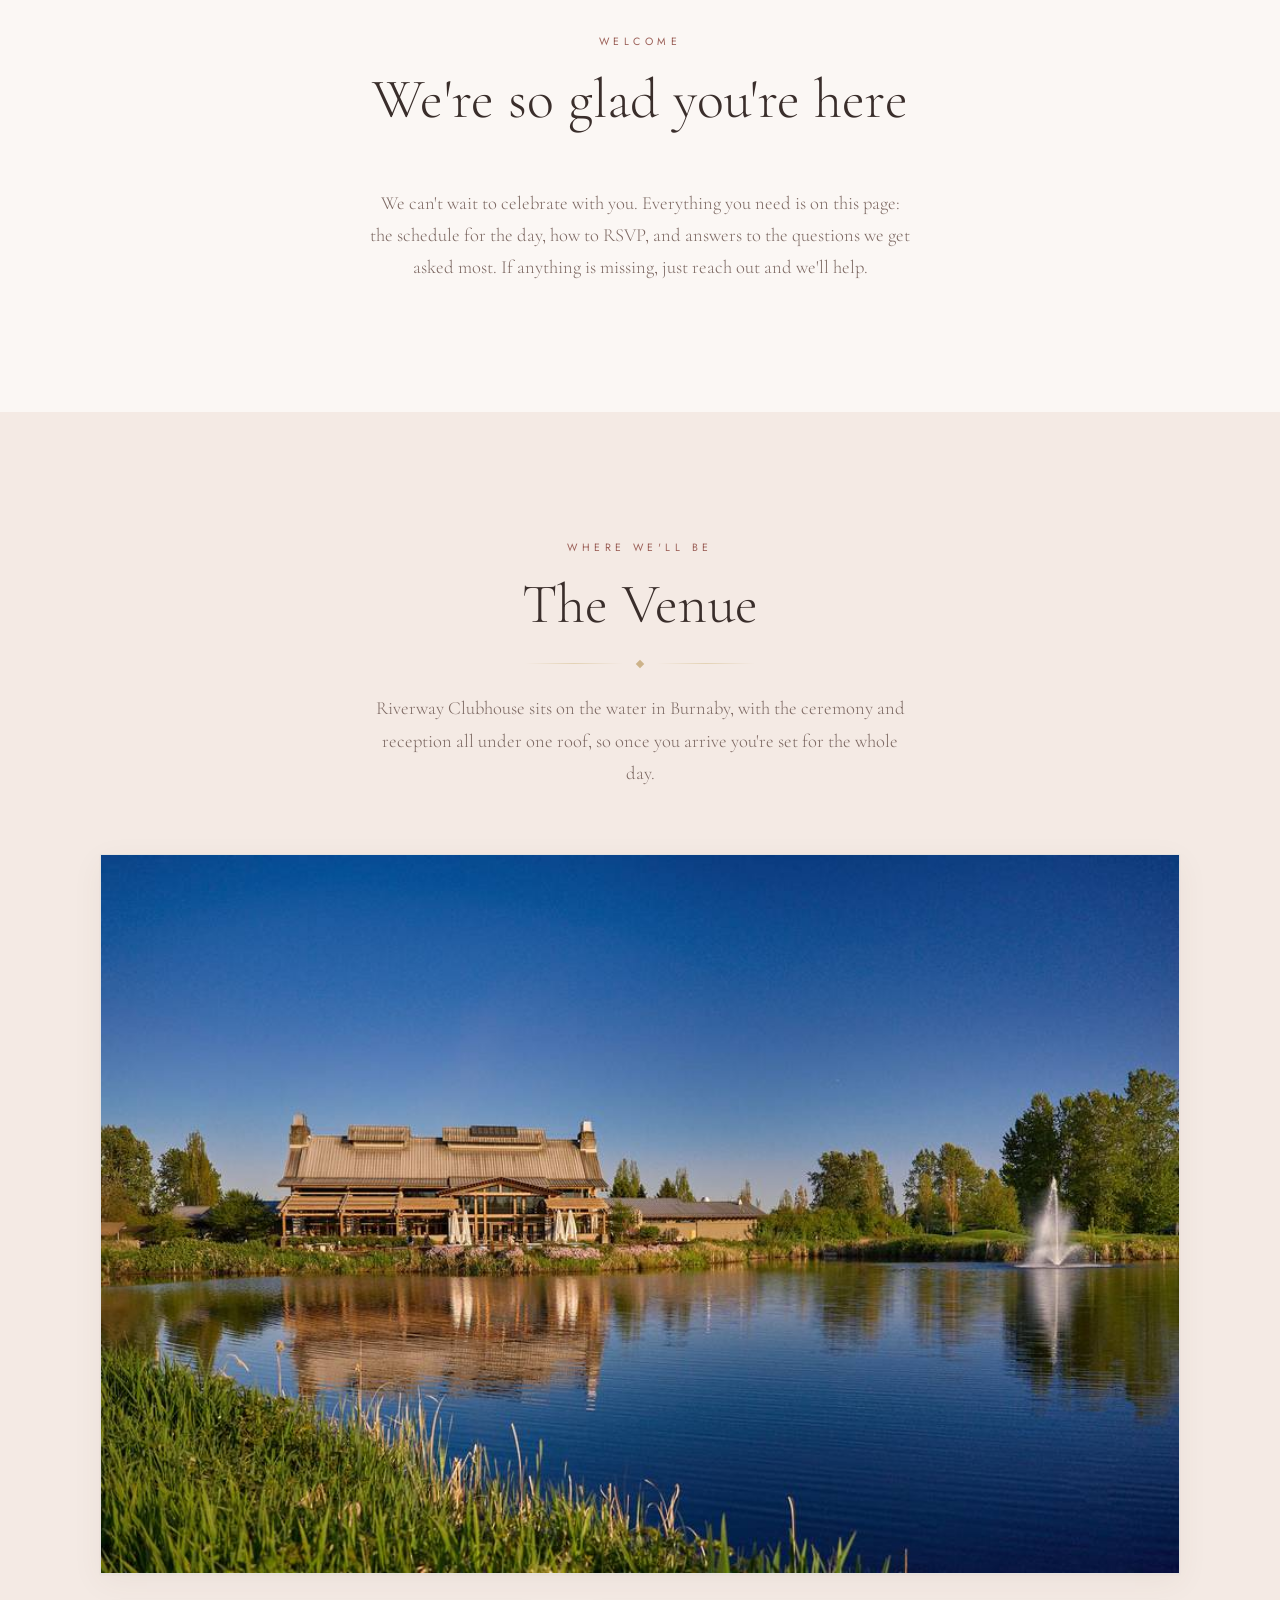
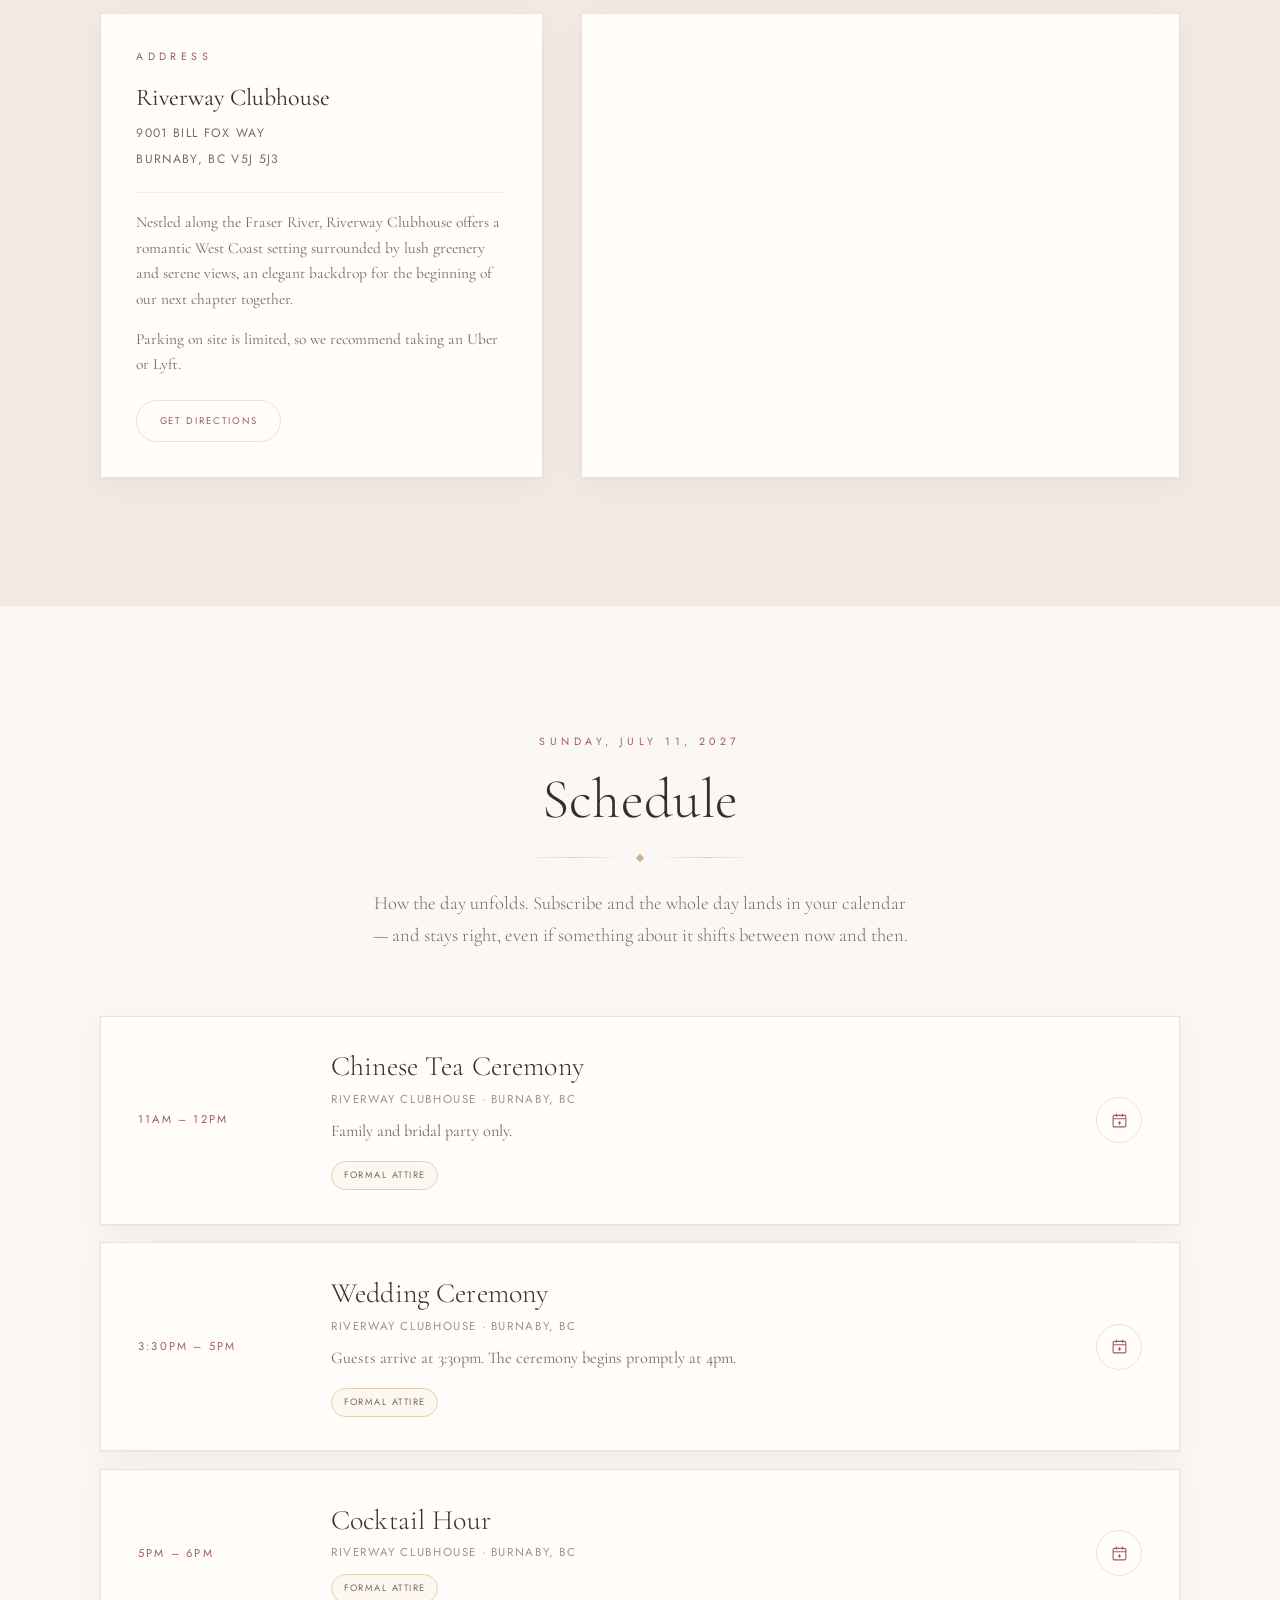
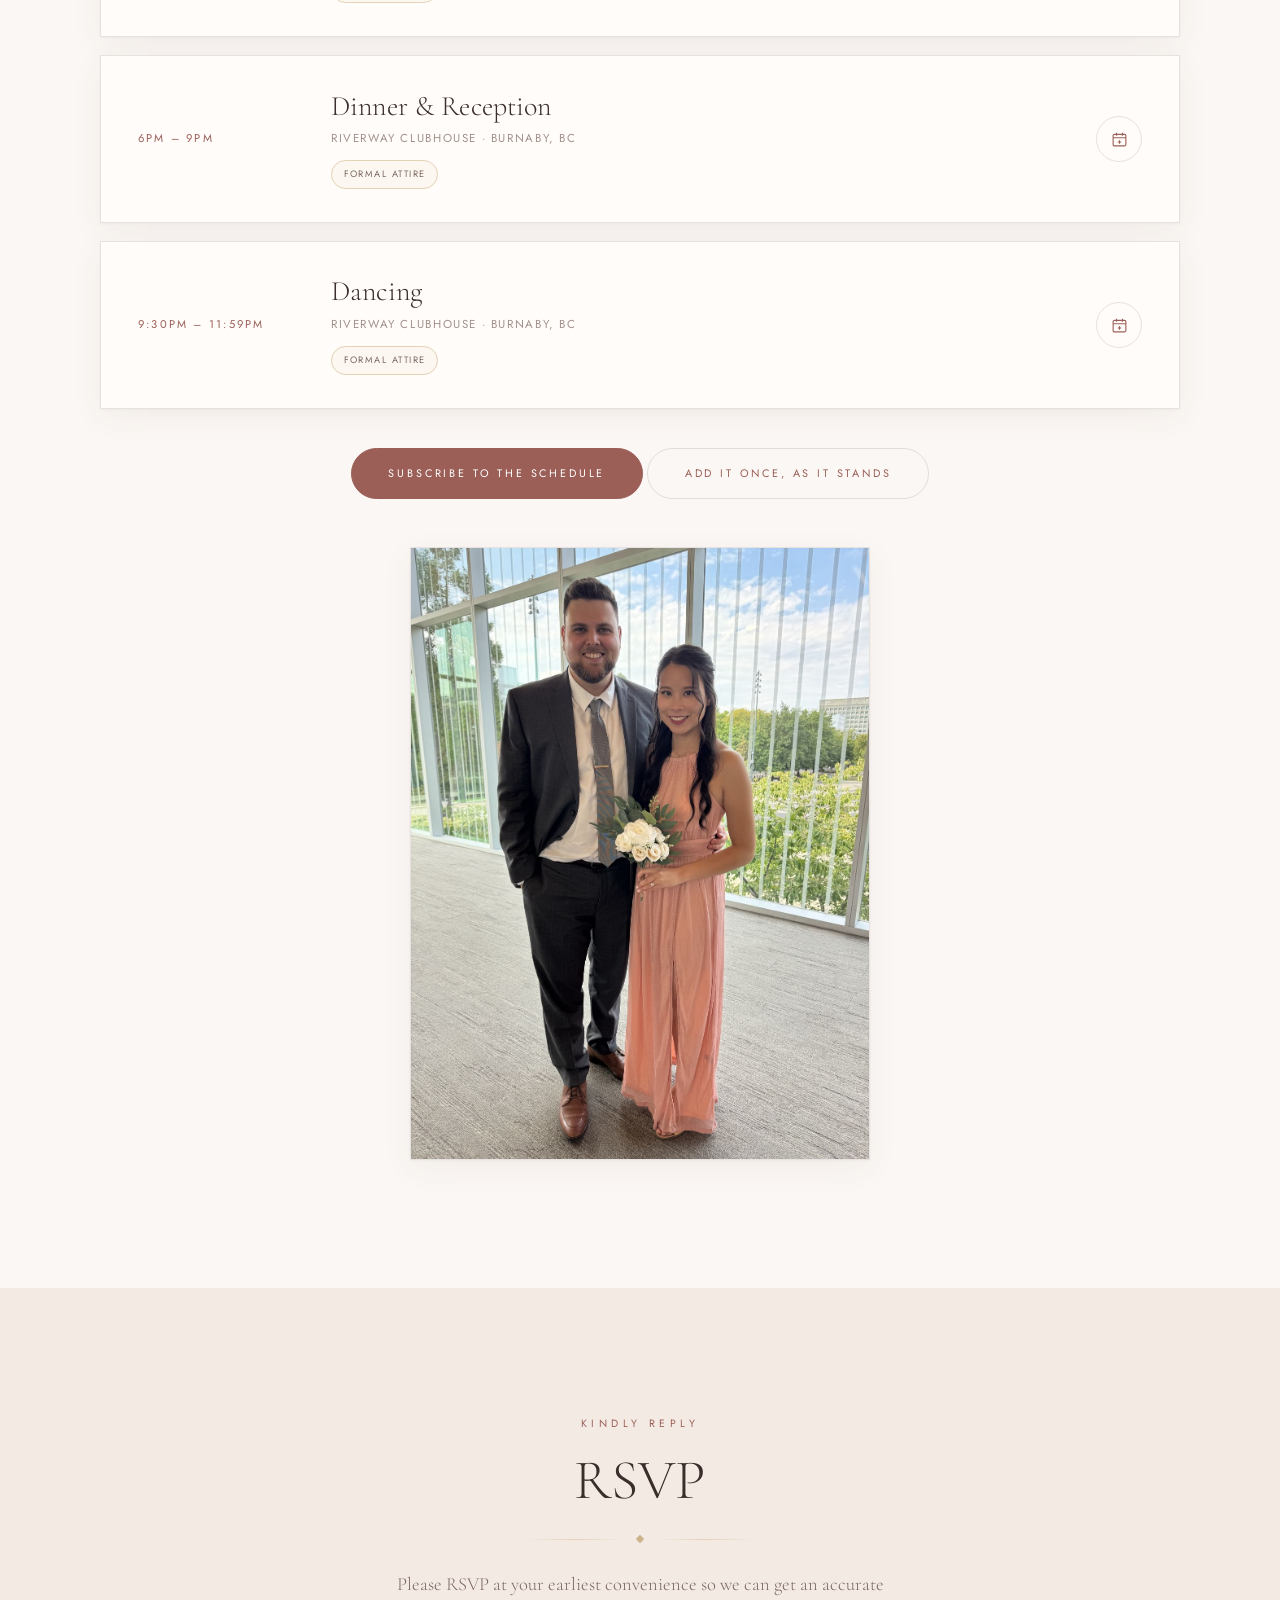
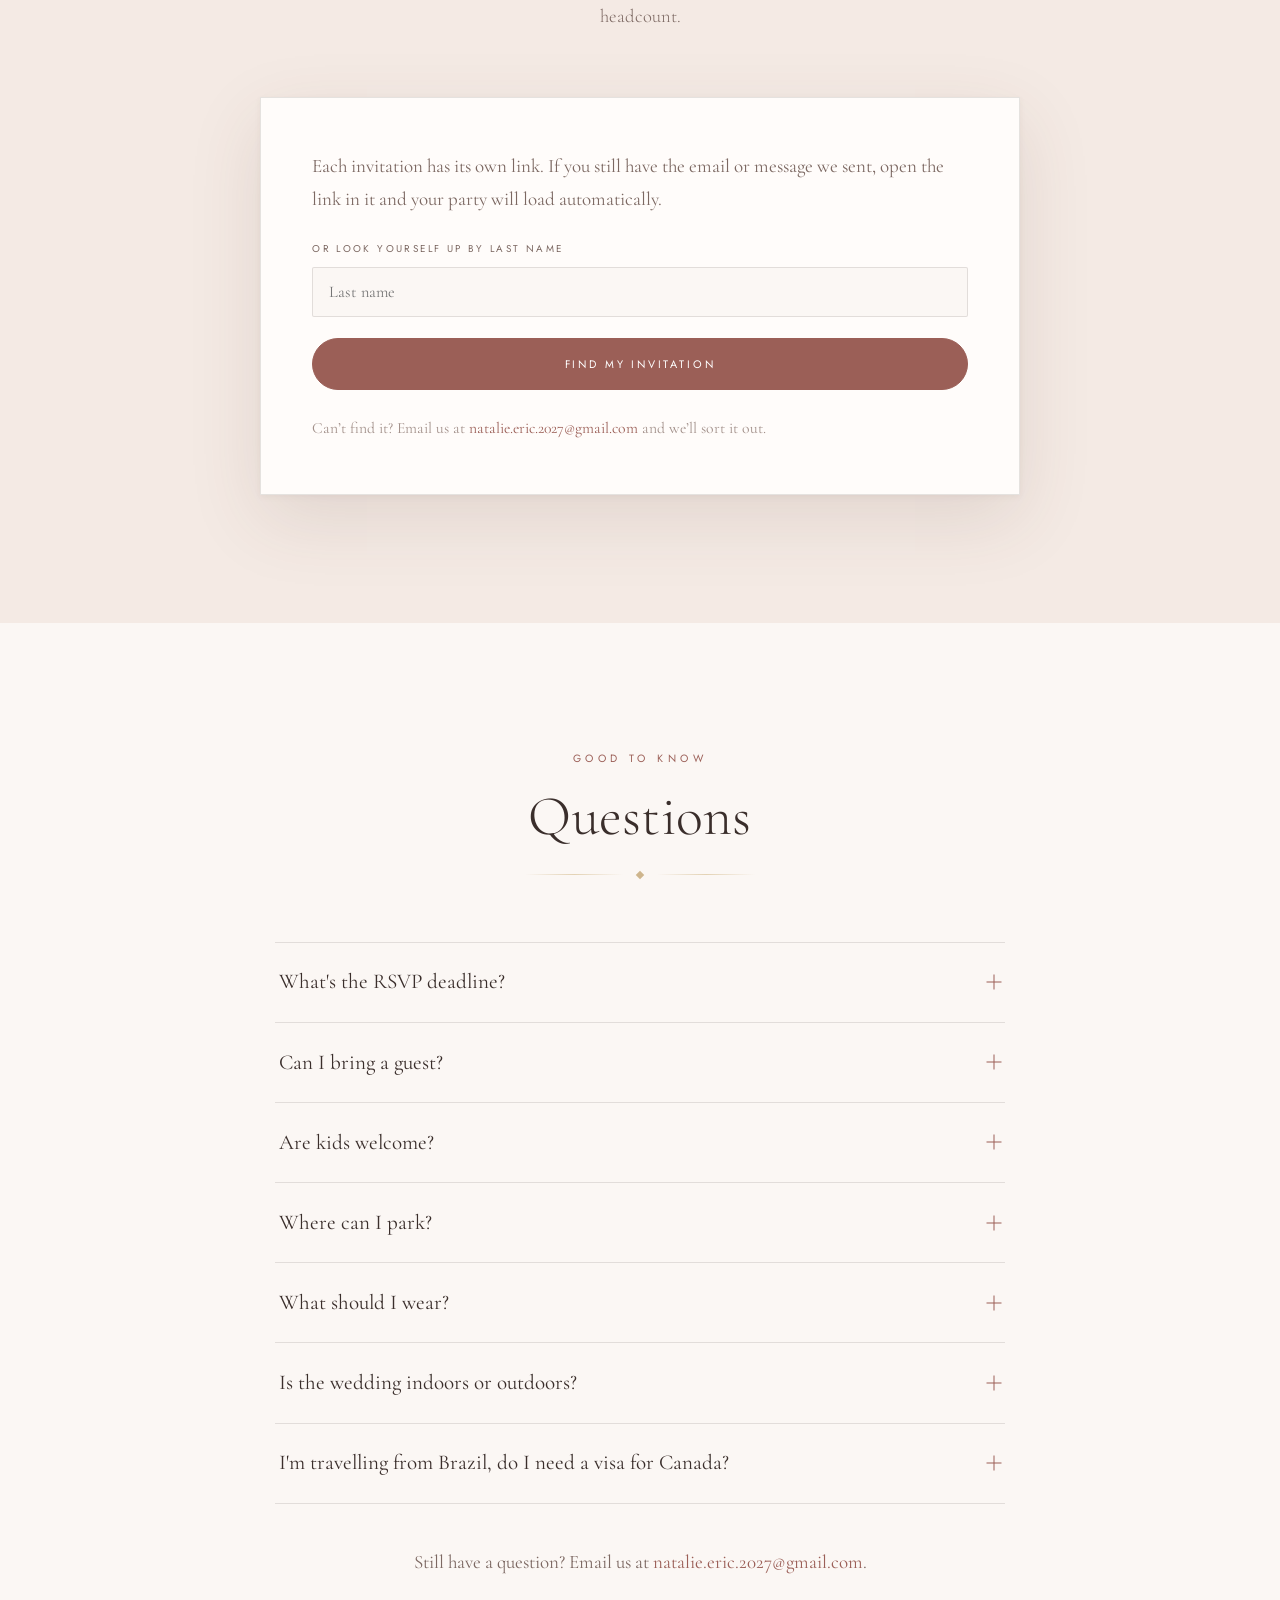
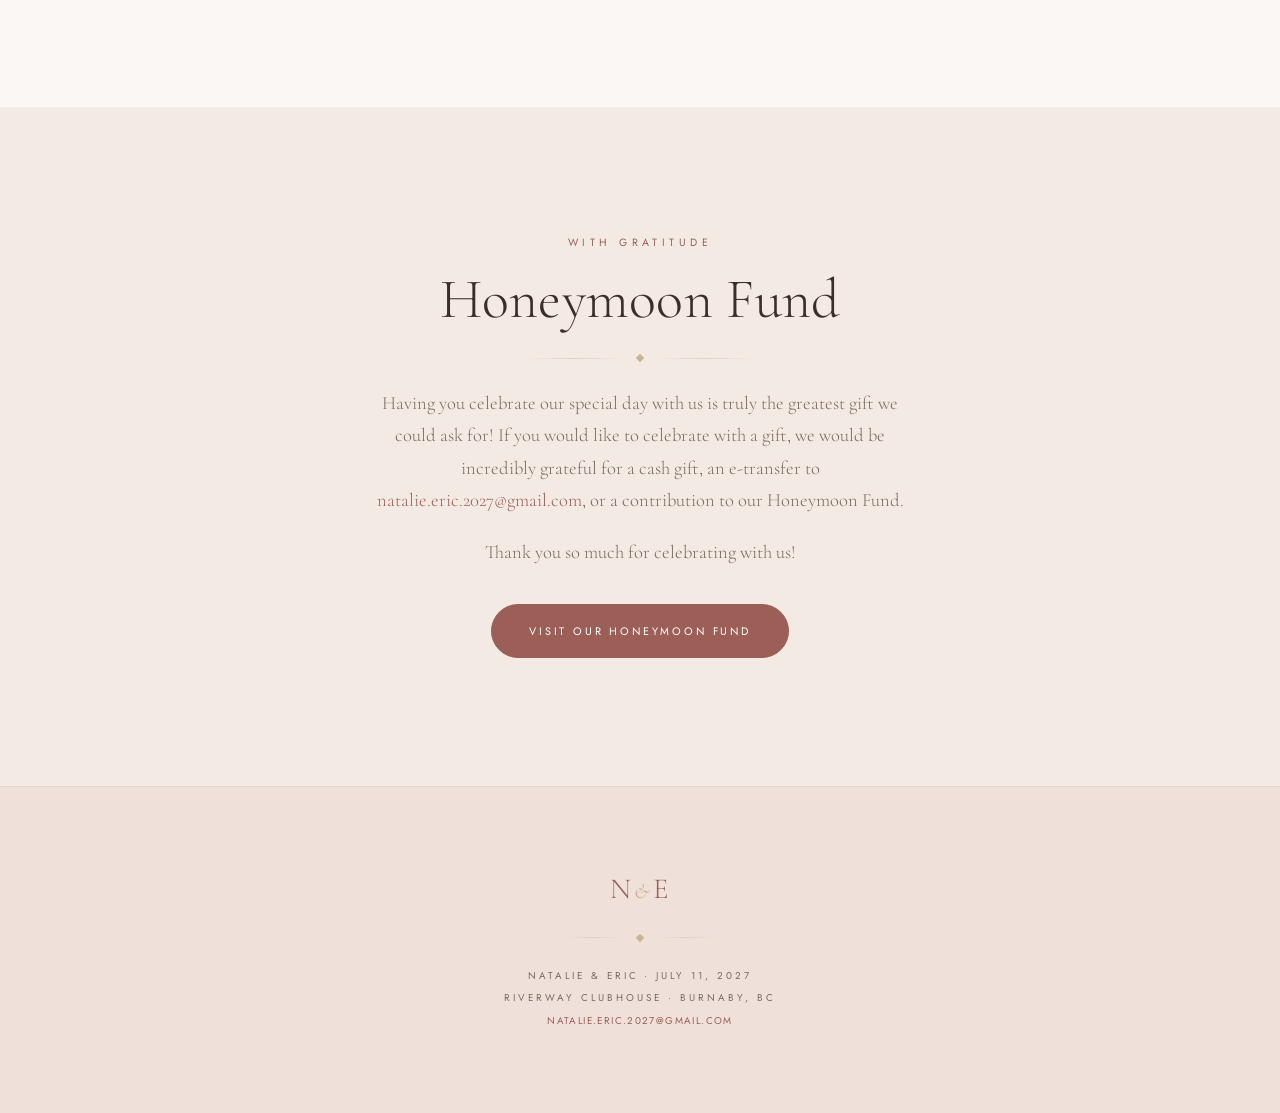
==== commit 5a4fbef0: "One schedule, followed by the website and by every calendar The sheet's schedule now feeds the timel" ====
--- a/index.html
+++ b/index.html
@@ -74,7 +74,7 @@
         <p class="invite-greet" id="inviteGreet">request the pleasure of your company</p>
         <div class="rule tight"><i></i></div>
         <p class="invite-meta">
-          Sunday, July 11th 2027<br>
+          <span data-date="formal">Sunday, July 11th 2027</span><br>
           Riverway Clubhouse<span class="meta-sep"> &middot; </span><br class="meta-brk">Burnaby,&nbsp;BC
         </p>
       </div>
@@ -136,8 +136,8 @@
     <h1 class="hero-names rev">Natalie<span class="hero-amp">&amp;</span>Eric</h1>
     <div class="rule rev"><i></i></div>
     <p class="hero-meta rev">
-      <b>Sunday, July 11, 2027</b><br>
-      Riverway Clubhouse &middot; Burnaby,&nbsp;British&nbsp;Columbia
+      <b data-date="long">Sunday, July 11, 2027</b><br>
+      Riverway Clubhouse<span class="meta-sep"> &middot; </span><br class="meta-brk">Burnaby,&nbsp;British&nbsp;Columbia
     </p>
     <div class="countdown rev" id="countdown" aria-label="Countdown to the wedding"></div>
     <p class="rev" style="margin-top:2.6rem">
@@ -211,16 +211,18 @@
 <section id="schedule">
   <div class="wrap">
     <div class="sec-head rev">
-      <p class="eyebrow">Sunday, July 11, 2027</p>
+      <p class="eyebrow" data-date="long">Sunday, July 11, 2027</p>
       <h2>Schedule</h2>
       <div class="rule"><i></i></div>
-      <p class="lede">How the day unfolds. Add any part of it to your calendar so nothing sneaks up on you.</p>
+      <p class="lede">How the day unfolds. Subscribe and the whole day lands in your
+        calendar &mdash; and stays right, even if something about it shifts between now and then.</p>
     </div>
 
     <div class="timeline" id="timeline"></div>
 
     <p class="center rev" style="margin-top:2.4rem">
-      <button class="btn ghost" id="addAll">Add the full schedule to my calendar</button>
+      <button class="btn" id="subAll" hidden>Subscribe to the schedule</button>
+      <button class="btn ghost" id="addAll">Add it once, as it stands</button>
     </p>
 
     <figure class="photo portrait rev">
@@ -297,7 +299,7 @@
   </span>
   <div class="rule tight"><i></i></div>
   <p class="foot-meta">
-    Natalie &amp; Eric &middot; July 11, 2027<br>
+    Natalie &amp; Eric &middot; <span data-date="short">July 11, 2027</span><br>
     Riverway Clubhouse &middot; Burnaby,&nbsp;BC<br>
     <a class="foot-mail" href="mailto:natalie.eric.2027@gmail.com">natalie.eric.2027@gmail.com</a>
   </p>
@@ -322,6 +324,9 @@
   // Fallbacks; the live values come from the Config tab of the RSVP sheet.
   meals:      ["Steak & Lobster", "Fish", "Vegetarian"],
   deadline:   "",                             // e.g. "2027-04-15"; blank = "at your earliest convenience"
+  countdownTo:"15:30",                        // what the countdown counts to; blank = the day's first event
+  rev:        0,                              // the schedule's revision, sent by the sheet
+  updated:    "",                             // when the schedule last changed
 
   // Registry items live in /registry/index.html.
 };
@@ -329,16 +334,20 @@
 /* ============================================================
    SCHEDULE
    ============================================================ */
+/* A copy of the sheet's schedule, so the page has something to show before
+   the live one arrives (and if it never does). The keys match the ids the
+   sheet derives from each title, so an entry saved from here and one saved
+   later from the live copy are the same entry to a calendar. */
 const SCHEDULE = [
-  { key:"tea",    title:"Chinese Tea Ceremony", start:"11:00", end:"12:00",
+  { key:"chinese-tea-ceremony", title:"Chinese Tea Ceremony", start:"11:00", end:"12:00",
     tags:["Formal attire"], note:"Family and bridal party only." },
-  { key:"cer",    title:"Wedding Ceremony", start:"15:30", end:"17:00",
+  { key:"wedding-ceremony", title:"Wedding Ceremony", start:"15:30", end:"17:00",
     tags:["Formal attire"], note:"Guests arrive at 3:30pm. The ceremony begins promptly at 4pm." },
-  { key:"cock",   title:"Cocktail Hour", start:"17:00", end:"18:00",
+  { key:"cocktail-hour", title:"Cocktail Hour", start:"17:00", end:"18:00",
     tags:["Formal attire"], note:"" },
-  { key:"dinner", title:"Dinner & Reception", start:"18:00", end:"21:00",
+  { key:"dinner-reception", title:"Dinner & Reception", start:"18:00", end:"21:00",
     tags:["Formal attire"], note:"" },
-  { key:"dance",  title:"Dancing", start:"21:30", end:"23:59",
+  { key:"dancing", title:"Dancing", start:"21:30", end:"23:59",
     tags:["Formal attire"], note:"" }
 ];
 
@@ -371,6 +380,11 @@
   {"&":"&amp;","<":"&lt;",">":"&gt;",'"':"&quot;","'":"&#39;"}[c]));
 
 function evDate(hhmm){ return new Date(CONFIG.date+"T"+hhmm+":00"+CONFIG.tz); }
+/* an event whose end reads earlier than its start runs past midnight */
+function evEnd(ev){
+  const a = evDate(ev.start), b = evDate(ev.end);
+  return b > a ? b : new Date(b.getTime() + 864e5);
+}
 function fmtTime(hhmm){
   const [h,m] = hhmm.split(":").map(Number);
   const ap = h>=12 ? "pm" : "am";
@@ -391,18 +405,34 @@
 }
 
 /* ---------- calendar ---------- */
+/* The live feed, which a calendar can subscribe to and re-read on its own,
+   so a change to the schedule reaches everyone who saved it. */
+function feedUrl(one){
+  if(!CONFIG.apiUrl) return "";
+  return CONFIG.apiUrl + "?action=ics" + (one ? "&e="+encodeURIComponent(one) : "");
+}
+function icsUid(ev){ return (ev.uid || ev.key) + "-natalie-eric@natalie-eric.website"; }
+
 function icsFor(events){
+  const stamp = CONFIG.updated || icsStamp(new Date());
   const lines = ["BEGIN:VCALENDAR","VERSION:2.0","PRODID:-//Natalie and Eric//Wedding//EN","CALSCALE:GREGORIAN","METHOD:PUBLISH"];
   events.forEach(ev=>{
     const desc = [ev.note, ev.tags.join(" · ")].filter(Boolean).join("\\n");
+    /* The id and the revision are how a calendar recognises an entry it is
+       already holding: saving again after a change updates that entry in
+       place, rather than leaving a stale copy beside the new one. */
     lines.push("BEGIN:VEVENT",
-      "UID:"+ev.key+"-natalie-eric-2027@natalie-eric.website",
-      "DTSTAMP:"+icsStamp(new Date()),
+      "UID:"+icsUid(ev),
+      "SEQUENCE:"+(CONFIG.rev||0),
+      "DTSTAMP:"+stamp,
+      "LAST-MODIFIED:"+stamp,
       "DTSTART:"+icsStamp(evDate(ev.start)),
-      "DTEND:"+icsStamp(evDate(ev.end)),
+      "DTEND:"+icsStamp(evEnd(ev)),
       "SUMMARY:Natalie & Eric: "+ev.title,
-      "LOCATION:"+CONFIG.venue+", "+CONFIG.address,
+      "LOCATION:"+(ev.place||CONFIG.venue)+", "+CONFIG.address,
       "DESCRIPTION:"+desc,
+      "URL:https://natalie-eric.website/#schedule",
+      "STATUS:CONFIRMED",
       "END:VEVENT");
   });
   lines.push("END:VCALENDAR");
@@ -420,9 +450,9 @@
   const p = new URLSearchParams({
     action:"TEMPLATE",
     text: "Natalie & Eric: "+ev.title,
-    dates: icsStamp(evDate(ev.start))+"/"+icsStamp(evDate(ev.end)),
+    dates: icsStamp(evDate(ev.start))+"/"+icsStamp(evEnd(ev)),
     details: [ev.note, ev.tags.join(" · ")].filter(Boolean).join("\n"),
-    location: CONFIG.venue+", "+CONFIG.address
+    location: (ev.place||CONFIG.venue)+", "+CONFIG.address
   });
   return "https://calendar.google.com/calendar/render?"+p.toString();
 }
@@ -431,11 +461,24 @@
     path:"/calendar/action/compose", rru:"addevent",
     subject: "Natalie & Eric: "+ev.title,
     startdt: evDate(ev.start).toISOString(),
-    enddt:   evDate(ev.end).toISOString(),
-    location: CONFIG.venue+", "+CONFIG.address,
+    enddt:   evEnd(ev).toISOString(),
+    location: (ev.place||CONFIG.venue)+", "+CONFIG.address,
     body: [ev.note, ev.tags.join(" · ")].filter(Boolean).join("\n")
   });
   return "https://outlook.live.com/calendar/0/deeplink/compose?"+p.toString();
+}
+
+/* Subscribing hands the calendar the address of the feed rather than a copy
+   of today's times, so the entries follow every later change on their own.
+   webcal: is what Apple Calendar and Outlook answer to; Google needs its own
+   "add by URL" page, so phones and desktops both land somewhere sensible. */
+function subscribe(url){
+  if(!url) return;
+  const web = url.replace(/^https?:/,"webcal:");
+  const goog = /android/i.test(navigator.userAgent);
+  window.location.href = goog
+    ? "https://calendar.google.com/calendar/u/0/r/settings/addbyurl?cid="+encodeURIComponent(url)
+    : web;
 }
 
 let openMenu = null;
@@ -443,11 +486,14 @@
 document.addEventListener("click", e=>{ if(openMenu && !openMenu.contains(e.target)) closeCalMenu(); });
 document.addEventListener("keydown", e=>{ if(e.key==="Escape") closeCalMenu(); });
 
-function calMenu(anchor, events, label){
+function calMenu(anchor, events, label, opts){
   closeCalMenu();
+  opts = opts || {};
+  const feed = feedUrl(opts.all ? "" : (events.length===1 ? events[0].uid : ""));
   const m = document.createElement("div");
   m.className = "cal-menu";
   m.innerHTML =
+    (feed ? '<button data-a="sub"><b>Subscribe</b><i>keeps itself up to date</i></button><div class="cal-sep"></div>' : "")+
     '<button data-a="apple">Apple / Outlook app</button>'+
     (events.length===1 ? '<button data-a="google">Google Calendar</button><button data-a="outlook">Outlook.com</button>'
                        : '<button data-a="google">Google Calendar (one at a time)</button>');
@@ -459,6 +505,7 @@
   m.addEventListener("click", e=>{
     const b = e.target.closest("button"); if(!b) return;
     const a = b.dataset.a;
+    if(a==="sub")     subscribe(feed);
     if(a==="apple")   downloadIcs(events, label+".ics");
     if(a==="google")  events.forEach((ev,i)=> setTimeout(()=> window.open(googleUrl(ev),"_blank","noopener"), i*400));
     if(a==="outlook") window.open(outlookUrl(events[0]),"_blank","noopener");
@@ -496,10 +543,17 @@
       calMenu(b,[ev],"natalie-eric-"+ev.key);
     });
   });
-  $("#addAll").addEventListener("click", e=>{
+  /* set rather than added, because the schedule is rendered again whenever
+     the sheet's copy arrives and a second listener would fire twice */
+  $("#addAll").onclick = e=>{
     e.stopPropagation();
-    calMenu($("#addAll"), SCHEDULE, "natalie-eric-wedding");
-  });
+    calMenu($("#addAll"), SCHEDULE, "natalie-eric-wedding", {all:true});
+  };
+  const sub = $("#subAll");
+  if(sub){
+    sub.hidden = !feedUrl("");
+    sub.onclick = e=>{ e.stopPropagation(); subscribe(feedUrl("")); };
+  }
 }
 
 function renderFaq(){
@@ -532,7 +586,12 @@
    COUNTDOWN
    ============================================================ */
 function renderCountdown(){
-  const target = evDate("15:30");
+  /* Counts down to whatever the sheet says to count down to, and to the first
+     event of the day if that is left blank — so it can never be left pointing
+     at a time that no longer exists. */
+  const to = (CONFIG.countdownTo || "").trim() ||
+             (SCHEDULE.length ? SCHEDULE[0].start : "15:30");
+  const target = evDate(/^\d{1,2}:\d{2}$/.test(to) ? (to.length===4?"0"+to:to) : "15:30");
   const tick = ()=>{
     const diff = target - new Date();
     const el = $("#countdown");
@@ -544,7 +603,9 @@
       unit(d,"Days")+unit(h,"Hours")+unit(m,"Minutes");
   };
   const unit = (n,l)=> `<div class="cd-unit"><div class="cd-num">${n}</div><div class="cd-lab">${l}</div></div>`;
-  tick(); setInterval(tick, 30000);
+  tick();
+  clearInterval(renderCountdown._t);
+  renderCountdown._t = setInterval(tick, 30000);
 }
 
 /* ============================================================
@@ -570,13 +631,28 @@
   if(site.venue)   CONFIG.venue   = site.venue;
   if(site.address) CONFIG.address = site.address;
 
-  if(site.schedule && site.schedule.length){
+  /* The day itself, so the countdown, the printed date and every calendar
+     entry are all reading the same value. */
+  if(site.date && /^\d{4}-\d{2}-\d{2}$/.test(site.date)) CONFIG.date = site.date;
+  if(site.tz) CONFIG.tz = site.tz;
+  if(site.dateLong) CONFIG.dateLong = site.dateLong;
+  if(typeof site.rev === "number") CONFIG.rev = site.rev;
+  if(site.updated) CONFIG.updated = site.updated;
+  if(typeof site.countdownTo === "string") CONFIG.countdownTo = site.countdownTo;
+  applyDate();
+
+  /* The sheet is the schedule. If an item is removed there it goes from the
+     page too, which is why this replaces the list outright rather than only
+     filling it in when something came back. */
+  if(site.schedule){
     SCHEDULE.length = 0;
     site.schedule.forEach((e,i)=> SCHEDULE.push({
-      key:"e"+i, title:e.title, start:e.start, end:e.end,
+      key:e.uid || ("e"+i), uid:e.uid || ("e"+i),
+      title:e.title, start:e.start, end:e.end,
       tags:e.tags||[], note:e.note||"", place:e.place||""
     }));
     renderSchedule();
+    renderCountdown();
   }
   if(site.faq && site.faq.length){
     FAQ.length = 0;
@@ -588,6 +664,26 @@
   }
   updateMap();
   initReveal();
+}
+
+/* Everywhere the date is printed, written from CONFIG so that changing it in
+   the sheet changes all of them at once. */
+function applyDate(){
+  const d = new Date(CONFIG.date+"T12:00:00");
+  if(isNaN(d)) return;
+  const long = CONFIG.dateLong ||
+    d.toLocaleDateString("en-US",{weekday:"long",month:"long",day:"numeric",year:"numeric"});
+  const n = d.getDate();
+  const ord = (n%10===1&&n%100!==11)?"st":(n%10===2&&n%100!==12)?"nd":(n%10===3&&n%100!==13)?"rd":"th";
+  const formal = d.toLocaleDateString("en-US",{weekday:"long"}) + ", " +
+                 d.toLocaleDateString("en-US",{month:"long"}) + " " +
+                 n + ord + " " + d.getFullYear();
+  $$('[data-date="long"]').forEach(el => el.textContent = long);
+  $$('[data-date="formal"]').forEach(el => el.textContent = formal);
+  $$('[data-date="short"]').forEach(el => el.textContent =
+    d.toLocaleDateString("en-US",{month:"long",day:"numeric",year:"numeric"}));
+  document.title = "Natalie & Eric · " +
+    d.toLocaleDateString("en-US",{month:"long",day:"numeric",year:"numeric"});
 }
 
 function updateMap(){
@@ -890,7 +986,7 @@
 
     $("#editAgain").addEventListener("click", ()=> this.renderForm());
     const tc = $("#thxCal");
-    if(tc) tc.addEventListener("click", e=>{ e.stopPropagation(); calMenu(tc, SCHEDULE, "natalie-eric-wedding"); });
+    if(tc) tc.addEventListener("click", e=>{ e.stopPropagation(); calMenu(tc, SCHEDULE, "natalie-eric-wedding", {all:true}); });
     this.wireNotYou();
   },
 
@@ -980,6 +1076,9 @@
     const scene = document.querySelector(".env-scene");
     const card  = document.querySelector(".env-letter .card-invite");
     if(!st || !scene || !card || st.dataset.state !== "sealed") return;
+    /* a hidden tab reports no viewport at all; wait until there is one to
+       measure against, or the fit would be nonsense */
+    if(!window.innerHeight) return;
     const shell  = document.querySelector(".env-shell");
     const sceneH = shell ? shell.getBoundingClientRect().height
                          : scene.getBoundingClientRect().height;
@@ -1065,6 +1164,7 @@
   /* fonts change the card's height, so measure again once they have landed */
   if(document.fonts && document.fonts.ready) document.fonts.ready.then(()=> INV.fitSealed());
   window.addEventListener("resize", ()=> INV.fitSealed(), {passive:true});
+  document.addEventListener("visibilitychange", ()=>{ if(!document.hidden) INV.fitSealed(); });
   setTimeout(()=>{ INV.fitSealed(); btn.focus(); }, 900);
 }
 
--- a/styles.css
+++ b/styles.css
@@ -122,12 +122,16 @@
 .invite-greet{color:var(--ink-soft);font-size:1.08rem;font-style:italic;margin:.7rem 0 0;line-height:1.5}
 /* On a narrow phone the wide letter-spacing is what pushes the line over the
    edge, so it eases off and the place name stays whole. */
+/* Venue and city read as one line where there is room for it. Where there
+   isn't, the city takes a line of its own and the dot between them goes
+   away, rather than being left dangling at the end of the line above. */
 .meta-brk{display:none}
+@media (max-width:560px){
+  .meta-sep{display:none}
+  .meta-brk{display:inline}
+}
 @media (max-width:430px){
   .invite-meta{font-size:.62rem;letter-spacing:.2em}
-  /* the venue takes a line of its own rather than leaving the dot dangling */
-  .invite-meta .meta-sep{display:none}
-  .invite-meta .meta-brk{display:inline}
 }
 
 /* ---------- the envelope --------------------------------------
@@ -475,6 +479,12 @@
   color:var(--ink);padding:.85rem 1rem;transition:background .25s;
 }
 .cal-menu button:hover{background:var(--ground-2);color:var(--rose-deep)}
+.cal-menu button b{font-weight:400}
+.cal-menu button i{
+  display:block;font-style:normal;text-transform:none;letter-spacing:.02em;
+  font-size:.7rem;color:var(--ink-faint);margin-top:.16rem;
+}
+.cal-sep{height:1px;background:var(--line);margin:.3rem .6rem}
 
 /* ============================================================
    RSVP
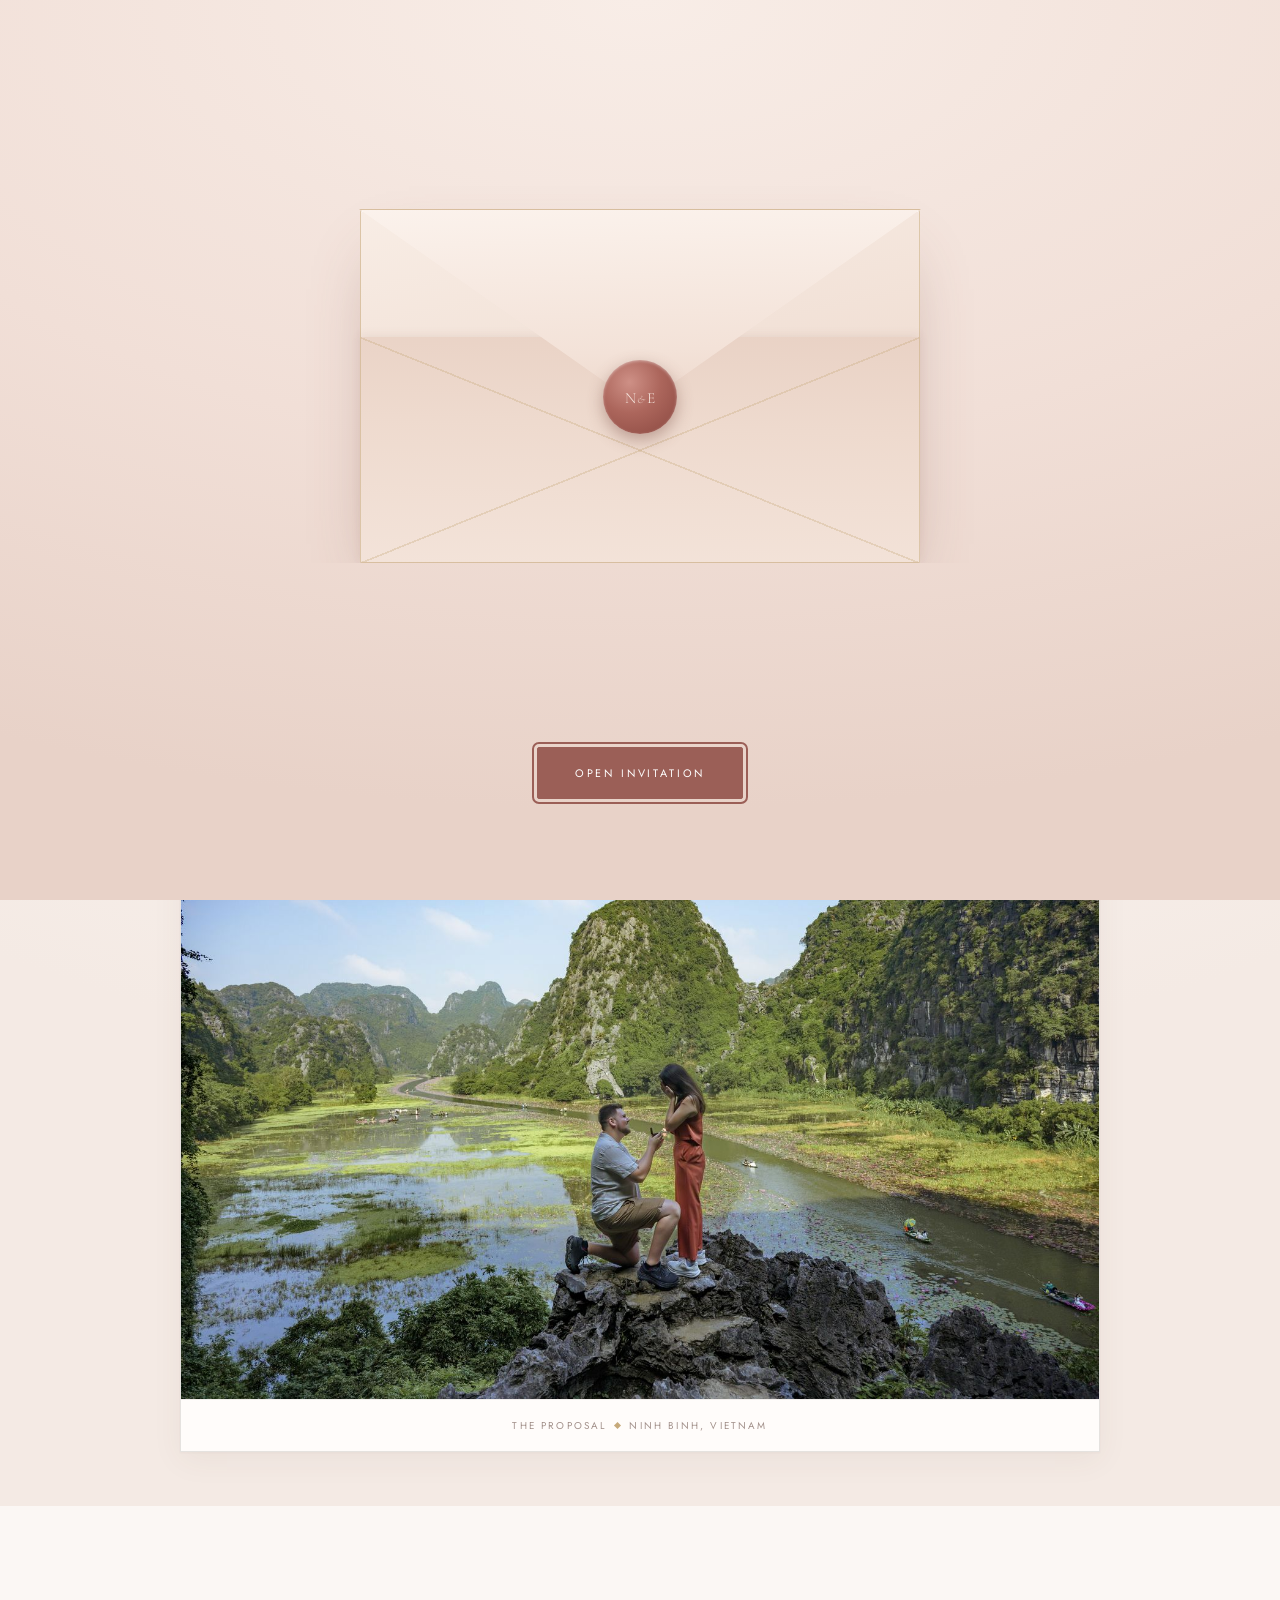
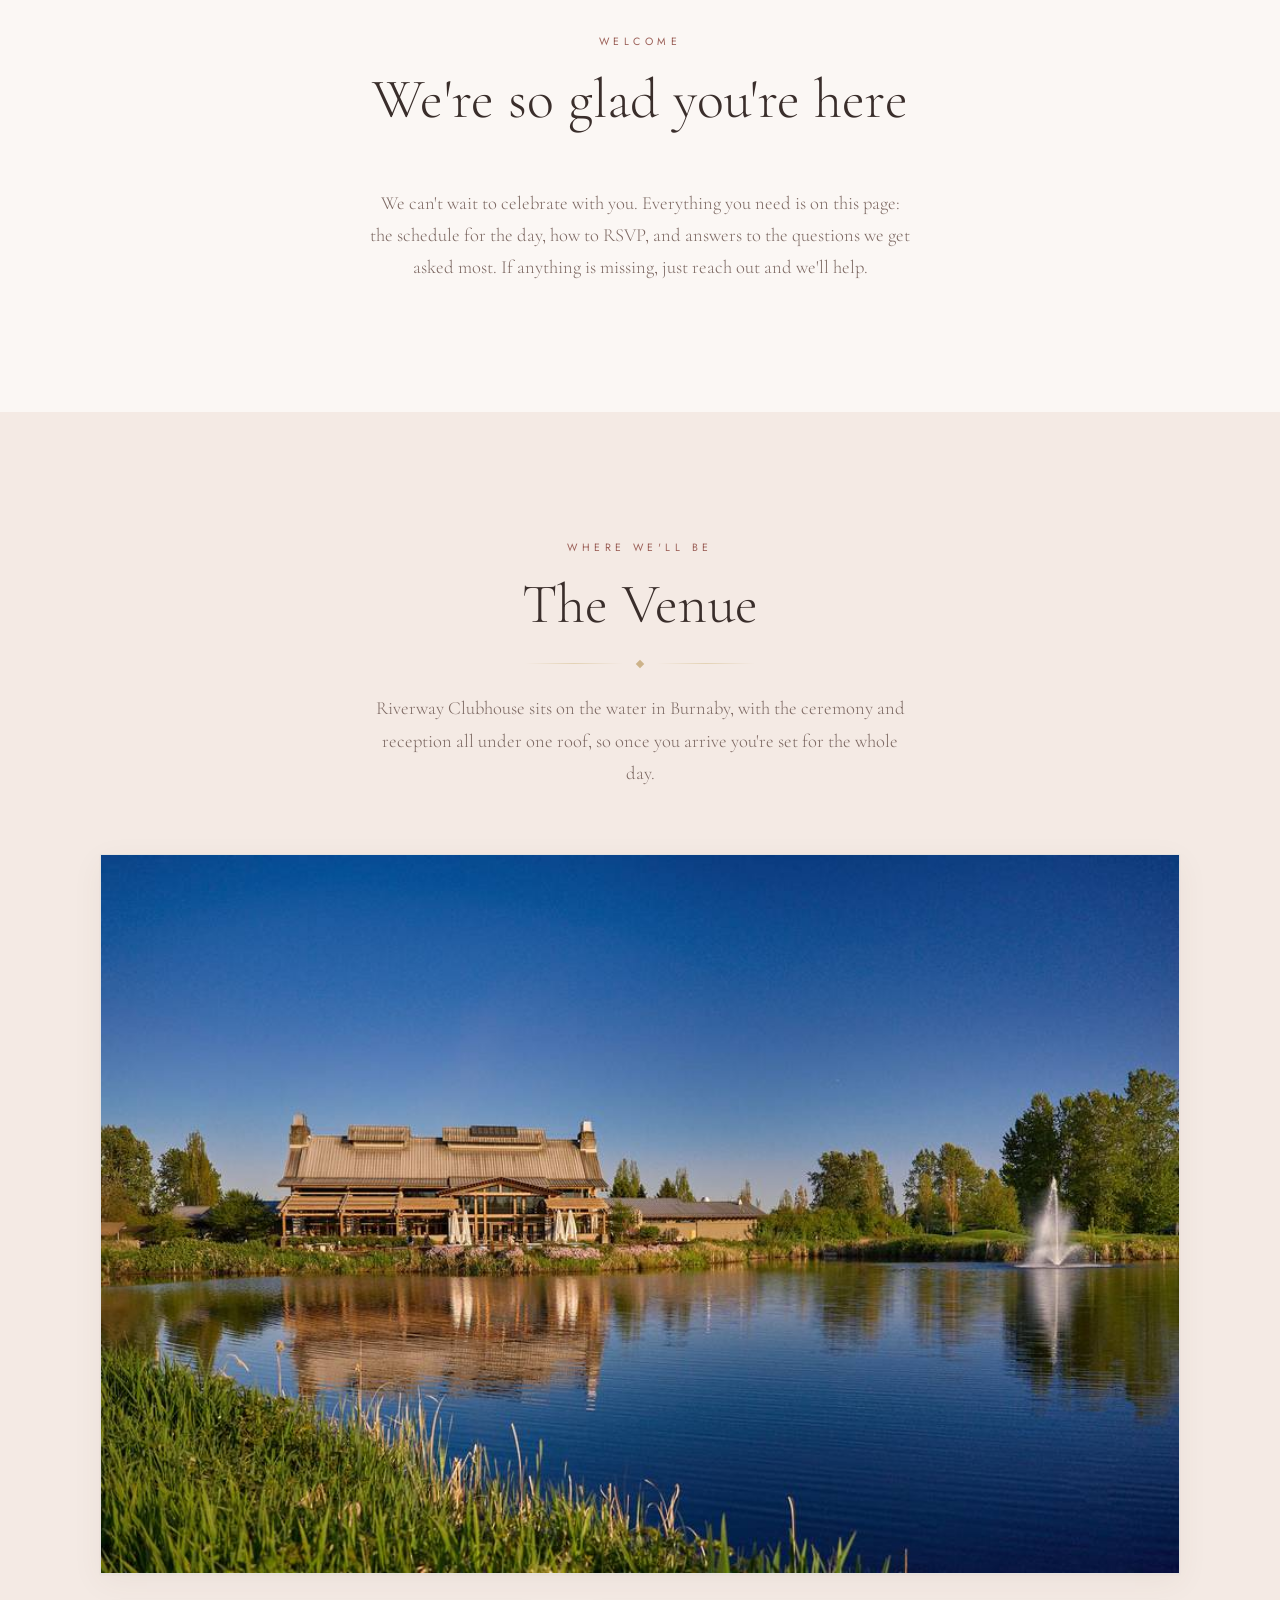
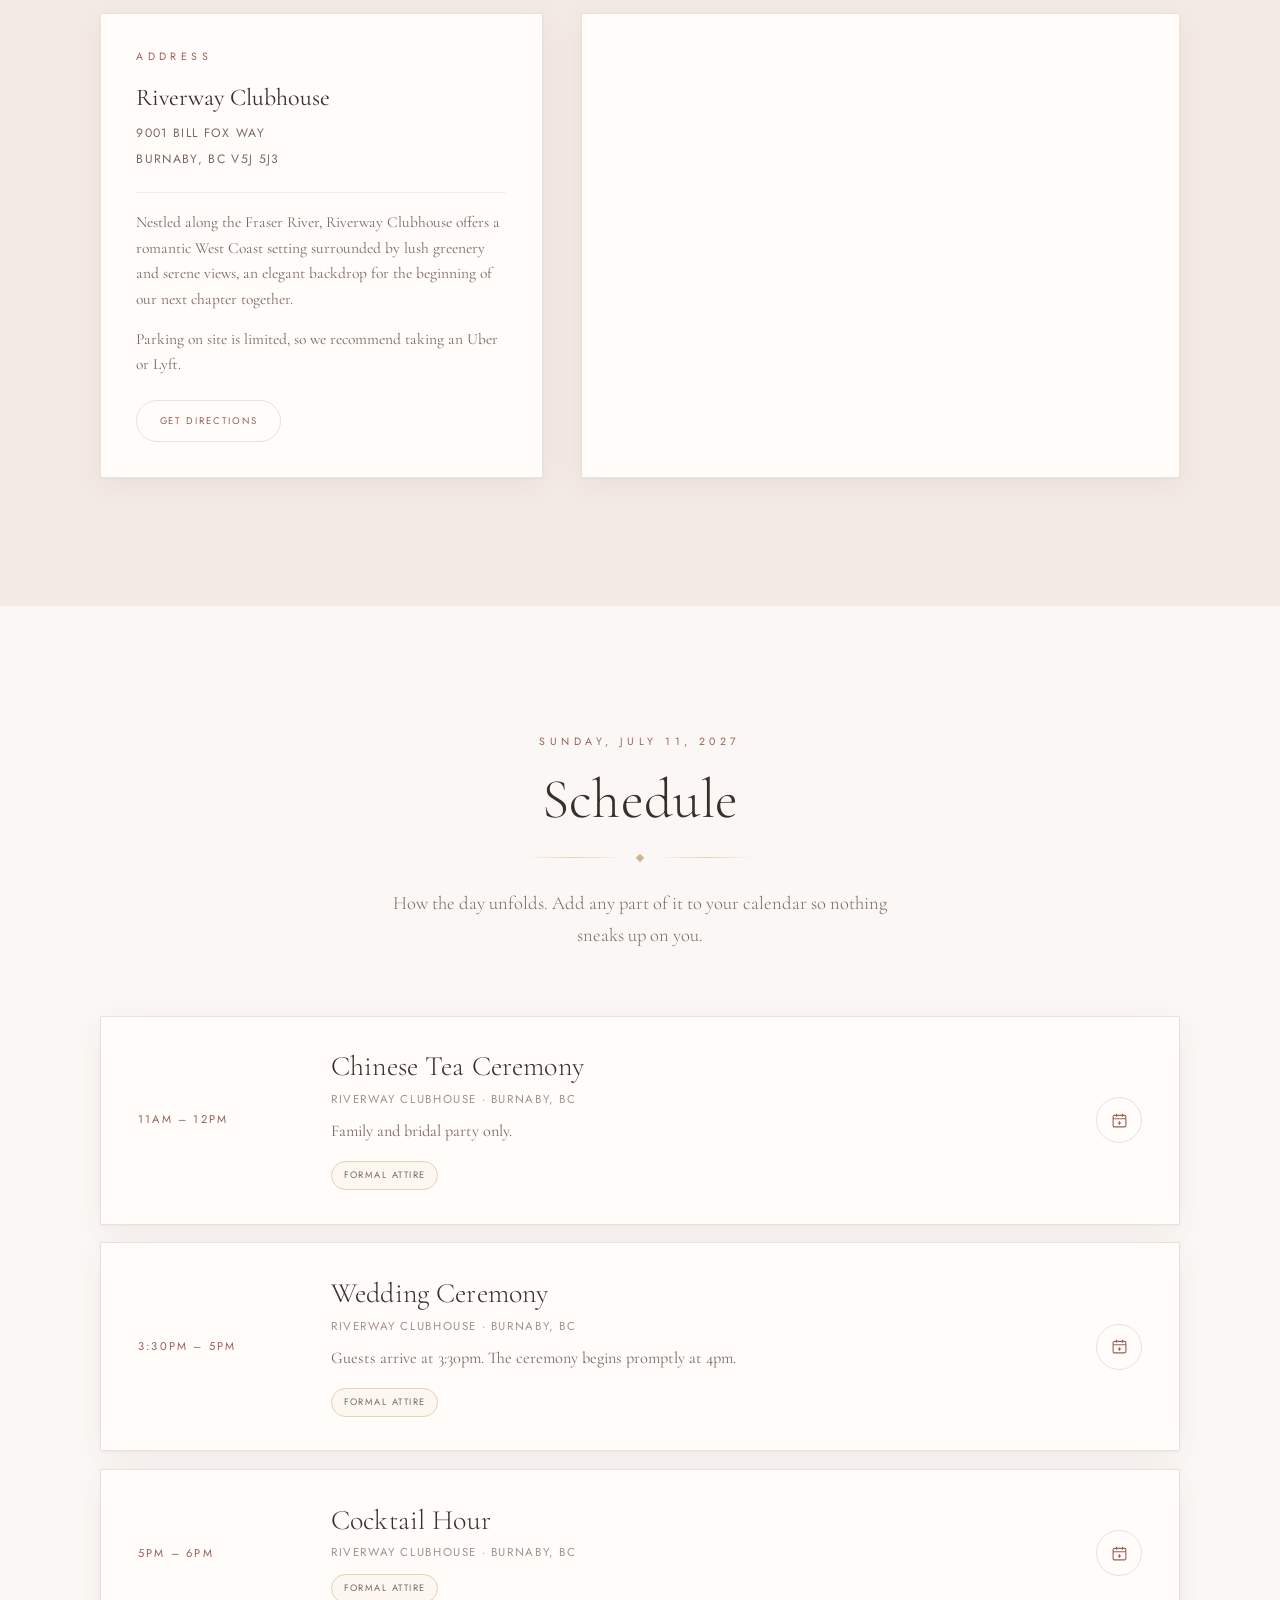
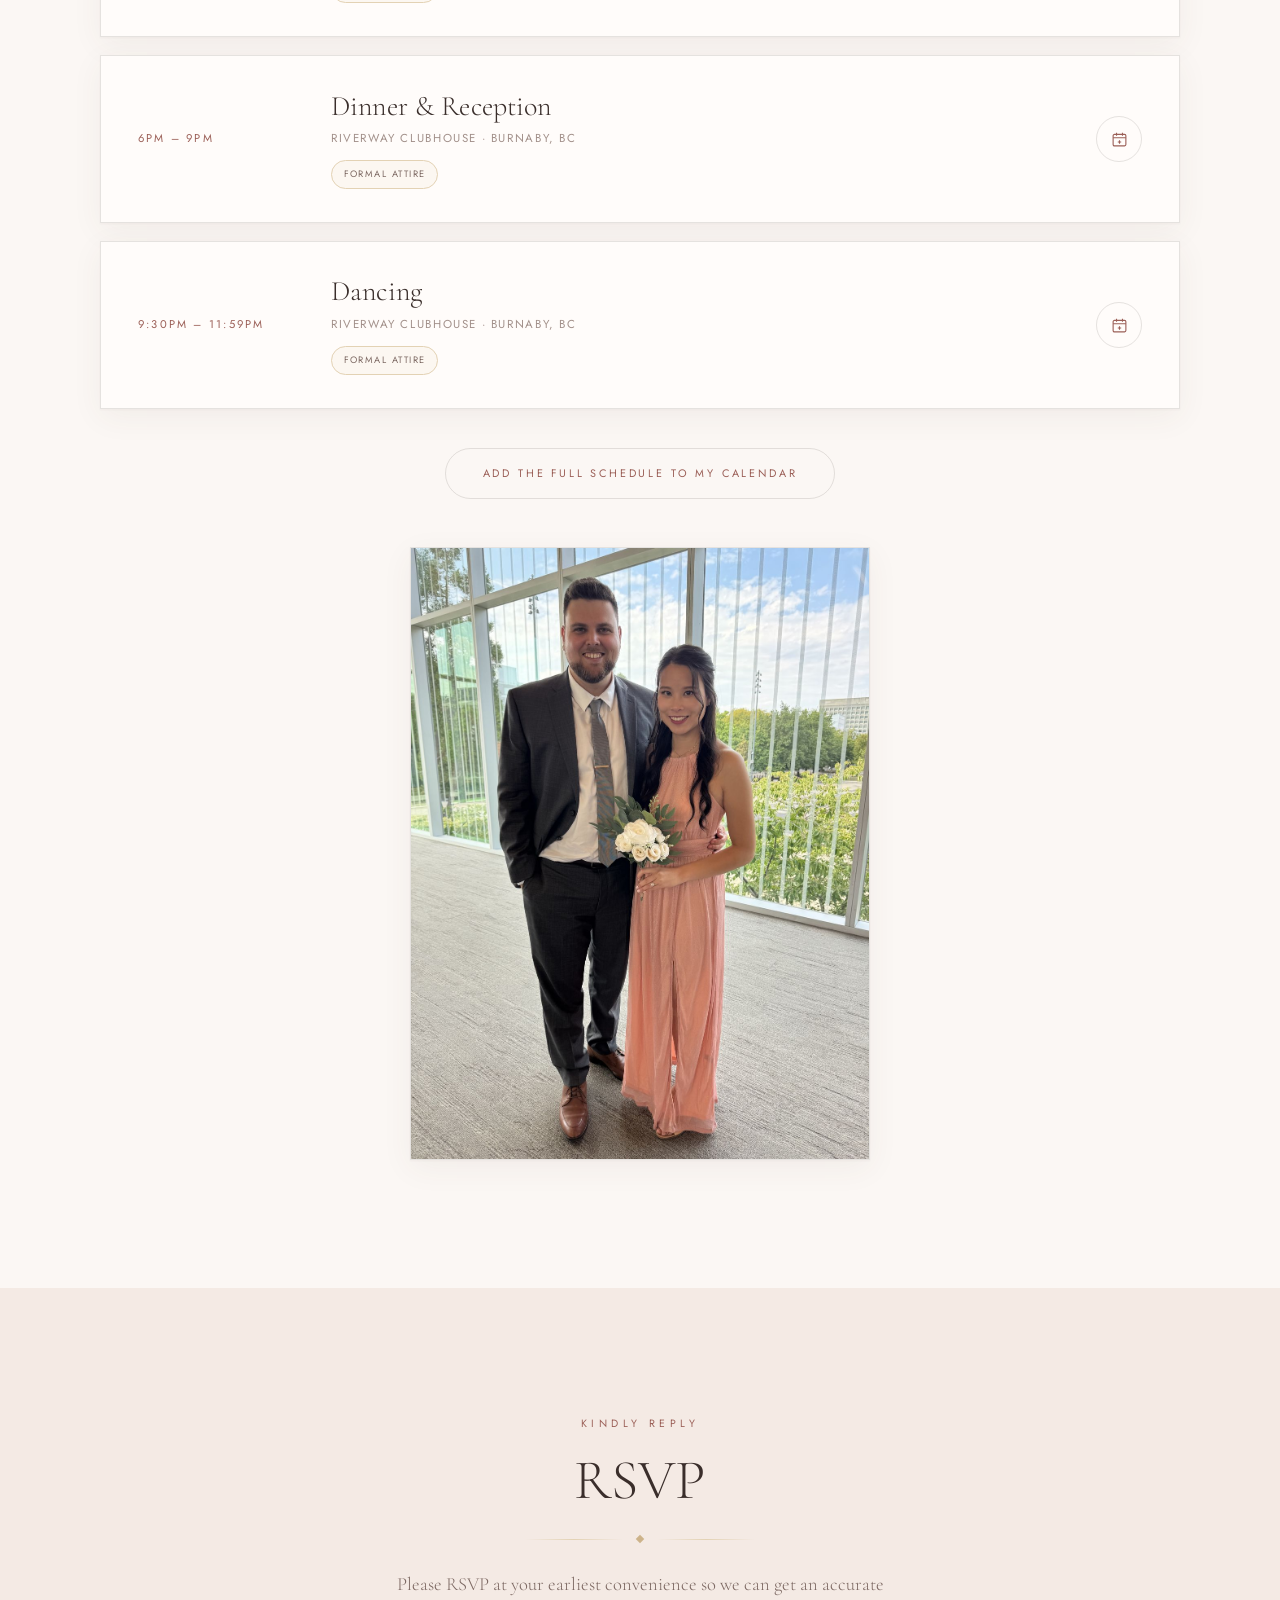
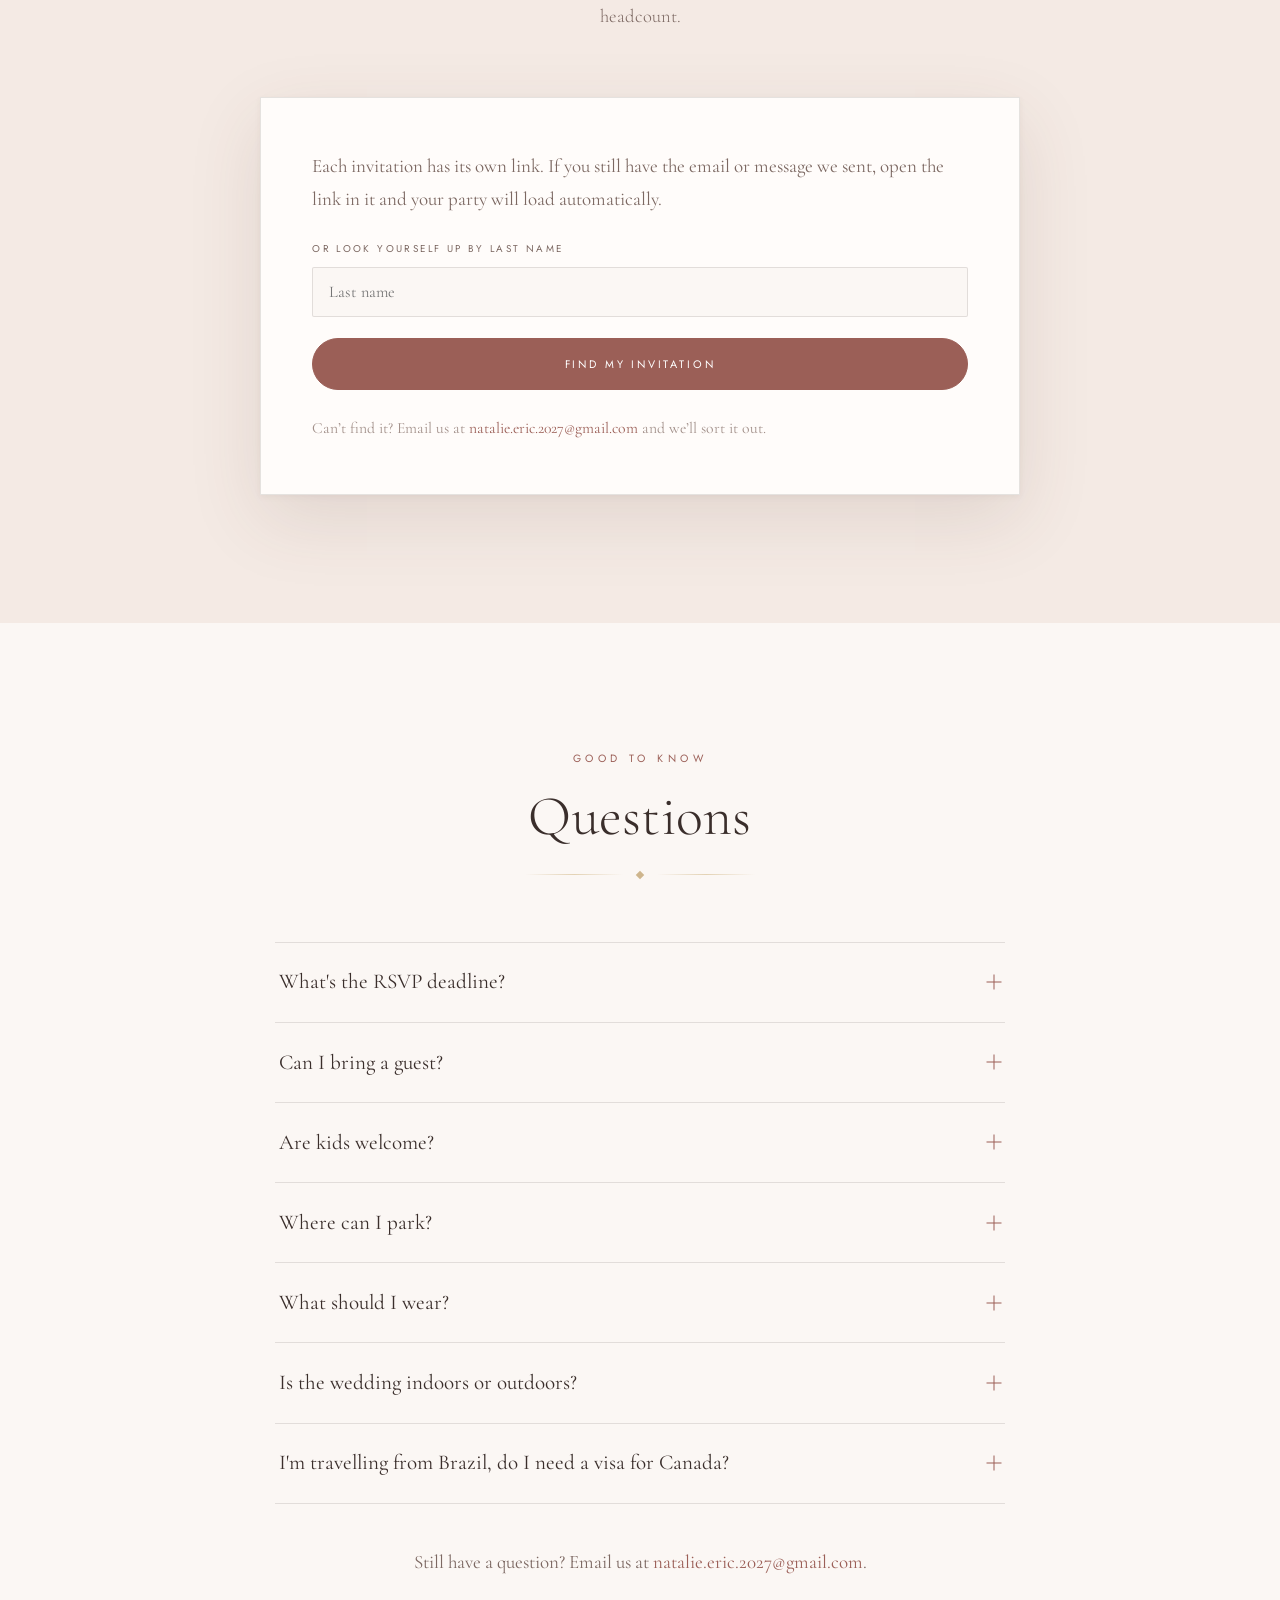
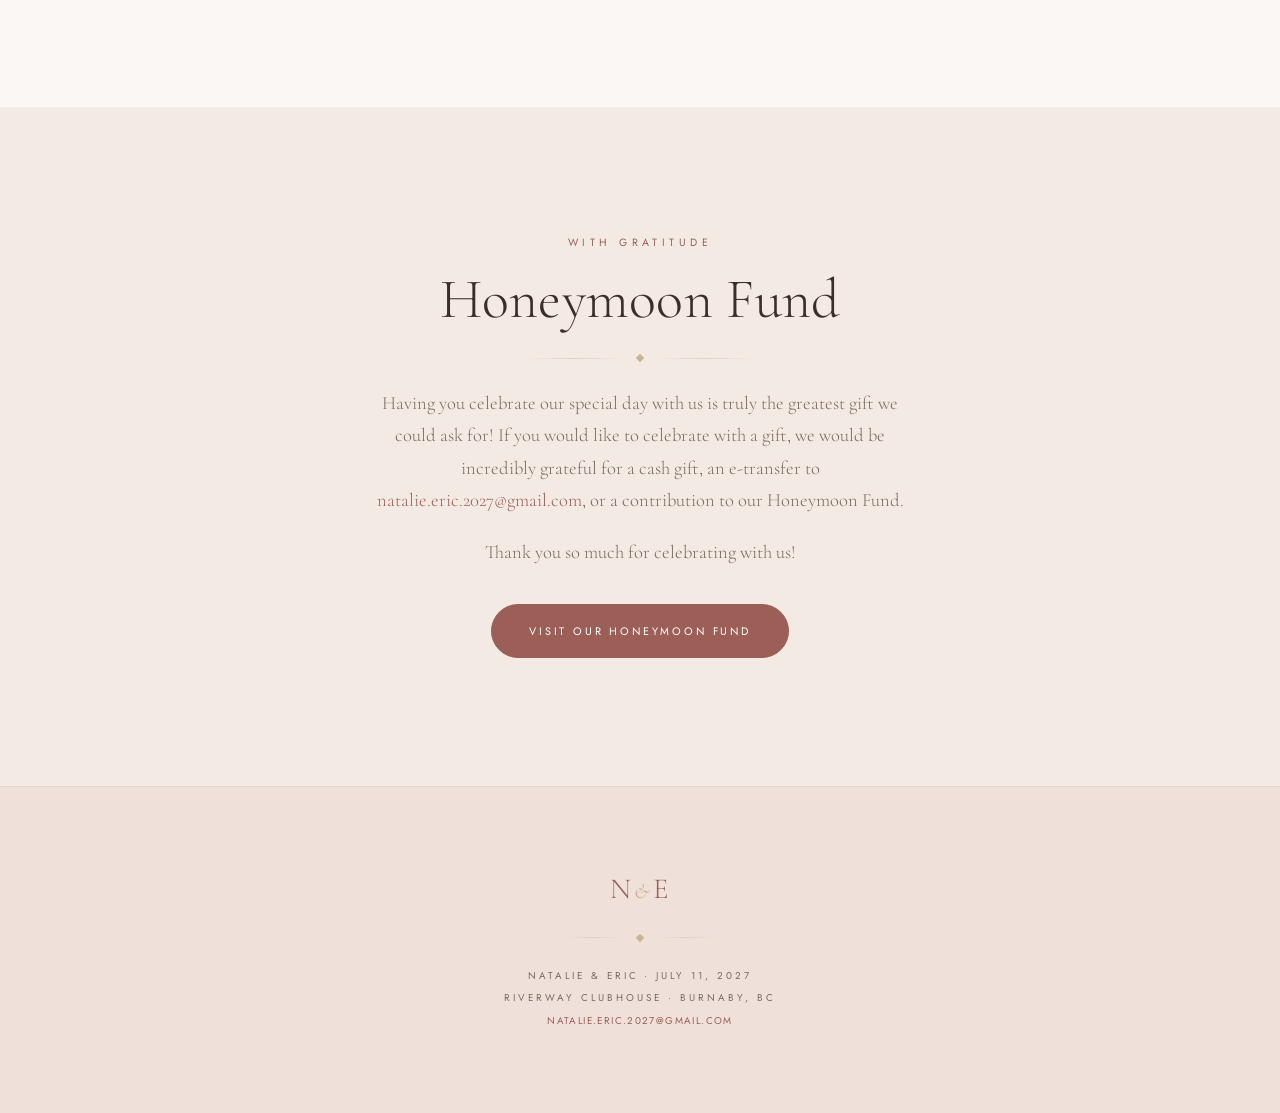
==== commit fa2cf9ba: "No calendar feed; sound calendar files; a second RSVP question; admin fixes The calendar entries gue" ====
--- a/index.html
+++ b/index.html
@@ -214,15 +214,13 @@
       <p class="eyebrow" data-date="long">Sunday, July 11, 2027</p>
       <h2>Schedule</h2>
       <div class="rule"><i></i></div>
-      <p class="lede">How the day unfolds. Subscribe and the whole day lands in your
-        calendar &mdash; and stays right, even if something about it shifts between now and then.</p>
+      <p class="lede">How the day unfolds. Add any part of it to your calendar so nothing sneaks up on you.</p>
     </div>
 
     <div class="timeline" id="timeline"></div>
 
     <p class="center rev" style="margin-top:2.4rem">
-      <button class="btn" id="subAll" hidden>Subscribe to the schedule</button>
-      <button class="btn ghost" id="addAll">Add it once, as it stands</button>
+      <button class="btn ghost" id="addAll">Add the full schedule to my calendar</button>
     </p>
 
     <figure class="photo portrait rev">
@@ -323,6 +321,9 @@
 
   // Fallbacks; the live values come from the Config tab of the RSVP sheet.
   meals:      ["Steak & Lobster", "Fish", "Vegetarian"],
+  scopes:     ["Wedding Ceremony & Reception",
+               "Reception Only (dinner/dancing)",
+               "Wedding Ceremony Only"],
   deadline:   "",                             // e.g. "2027-04-15"; blank = "at your earliest convenience"
   countdownTo:"15:30",                        // what the countdown counts to; blank = the day's first event
   rev:        0,                              // the schedule's revision, sent by the sheet
@@ -405,19 +406,39 @@
 }
 
 /* ---------- calendar ---------- */
-/* The live feed, which a calendar can subscribe to and re-read on its own,
-   so a change to the schedule reaches everyone who saved it. */
-function feedUrl(one){
-  if(!CONFIG.apiUrl) return "";
-  return CONFIG.apiUrl + "?action=ics" + (one ? "&e="+encodeURIComponent(one) : "");
-}
 function icsUid(ev){ return (ev.uid || ev.key) + "-natalie-eric@natalie-eric.website"; }
+
+/* A comma, a semicolon or a backslash inside a value has to be escaped, or a
+   strict calendar reads the rest of the line as a second value and either
+   mangles the entry or refuses the file. Our address has three commas in it,
+   which is exactly the case that used to break. */
+function icsText(v){
+  return String(v==null?"":v)
+    .replace(/\\/g,"\\\\").replace(/;/g,"\\;").replace(/,/g,"\\,")
+    .replace(/\r?\n/g,"\\n");
+}
+/* and no line may run past 75 characters; a continuation starts with a space.
+   The cut never lands between a backslash and the character it escapes, which
+   would leave half an escape sequence at the end of a line. */
+function icsCut(s, n){
+  let k = Math.min(n, s.length), b = 0;
+  while(b < k && s[k-1-b] === "\\") b++;
+  return (b % 2) ? k - 1 : k;
+}
+function icsFold(line){
+  if(line.length <= 74) return line;
+  let k = icsCut(line, 74), out = line.slice(0,k), rest = line.slice(k);
+  while(rest.length > 73){ const c = icsCut(rest, 73); out += "\r\n " + rest.slice(0,c); rest = rest.slice(c); }
+  return out + "\r\n " + rest;
+}
 
 function icsFor(events){
   const stamp = CONFIG.updated || icsStamp(new Date());
-  const lines = ["BEGIN:VCALENDAR","VERSION:2.0","PRODID:-//Natalie and Eric//Wedding//EN","CALSCALE:GREGORIAN","METHOD:PUBLISH"];
+  const lines = ["BEGIN:VCALENDAR","VERSION:2.0",
+                 "PRODID:-//Natalie and Eric//Wedding//EN","CALSCALE:GREGORIAN","METHOD:PUBLISH"];
   events.forEach(ev=>{
-    const desc = [ev.note, ev.tags.join(" · ")].filter(Boolean).join("\\n");
+    const desc  = [ev.note, ev.tags.join(" · ")].filter(Boolean).join("\n");
+    const where = [(ev.place||CONFIG.venue), CONFIG.address].filter(Boolean).join(", ");
     /* The id and the revision are how a calendar recognises an entry it is
        already holding: saving again after a change updates that entry in
        place, rather than leaving a stale copy beside the new one. */
@@ -428,15 +449,16 @@
       "LAST-MODIFIED:"+stamp,
       "DTSTART:"+icsStamp(evDate(ev.start)),
       "DTEND:"+icsStamp(evEnd(ev)),
-      "SUMMARY:Natalie & Eric: "+ev.title,
-      "LOCATION:"+(ev.place||CONFIG.venue)+", "+CONFIG.address,
-      "DESCRIPTION:"+desc,
+      "SUMMARY:"+icsText("Natalie & Eric: "+ev.title),
+      "LOCATION:"+icsText(where),
+      "DESCRIPTION:"+icsText(desc),
       "URL:https://natalie-eric.website/#schedule",
       "STATUS:CONFIRMED",
+      "TRANSP:OPAQUE",
       "END:VEVENT");
   });
   lines.push("END:VCALENDAR");
-  return lines.join("\r\n");
+  return lines.map(icsFold).join("\r\n") + "\r\n";
 }
 function downloadIcs(events, filename){
   const blob = new Blob([icsFor(events)],{type:"text/calendar;charset=utf-8"});
@@ -468,35 +490,32 @@
   return "https://outlook.live.com/calendar/0/deeplink/compose?"+p.toString();
 }
 
-/* Subscribing hands the calendar the address of the feed rather than a copy
-   of today's times, so the entries follow every later change on their own.
-   webcal: is what Apple Calendar and Outlook answer to; Google needs its own
-   "add by URL" page, so phones and desktops both land somewhere sensible. */
-function subscribe(url){
-  if(!url) return;
-  const web = url.replace(/^https?:/,"webcal:");
-  const goog = /android/i.test(navigator.userAgent);
-  window.location.href = goog
-    ? "https://calendar.google.com/calendar/u/0/r/settings/addbyurl?cid="+encodeURIComponent(url)
-    : web;
-}
-
 let openMenu = null;
 function closeCalMenu(){ if(openMenu){ openMenu.remove(); openMenu=null; } }
 document.addEventListener("click", e=>{ if(openMenu && !openMenu.contains(e.target)) closeCalMenu(); });
 document.addEventListener("keydown", e=>{ if(e.key==="Escape") closeCalMenu(); });
 
+/* Which single event a "whole schedule" web-calendar link should carry.
+   Google and Outlook.com each take one event at a time, so rather than firing
+   off a stack of tabs it adds the ceremony, which is the one everybody wants. */
+function headlineEvent(events){
+  return events.find(e => /ceremony/i.test(e.title) && !/tea/i.test(e.title))
+      || events[1] || events[0];
+}
+
 function calMenu(anchor, events, label, opts){
   closeCalMenu();
   opts = opts || {};
-  const feed = feedUrl(opts.all ? "" : (events.length===1 ? events[0].uid : ""));
+  const one = events.length === 1 ? events[0] : headlineEvent(events);
   const m = document.createElement("div");
   m.className = "cal-menu";
   m.innerHTML =
-    (feed ? '<button data-a="sub"><b>Subscribe</b><i>keeps itself up to date</i></button><div class="cal-sep"></div>' : "")+
-    '<button data-a="apple">Apple / Outlook app</button>'+
-    (events.length===1 ? '<button data-a="google">Google Calendar</button><button data-a="outlook">Outlook.com</button>'
-                       : '<button data-a="google">Google Calendar (one at a time)</button>');
+    '<button data-a="apple"><b>Apple Calendar</b><i>'+
+      (events.length===1 ? "and the Outlook app" : "the whole day, in one file")+'</i></button>'+
+    '<button data-a="google"><b>Google Calendar</b><i>'+
+      (events.length===1 ? "opens ready to save" : esc(one.title))+'</i></button>'+
+    '<button data-a="outlook"><b>Outlook.com</b><i>'+
+      (events.length===1 ? "opens ready to save" : esc(one.title))+'</i></button>';
   document.body.appendChild(m);
   const r = anchor.getBoundingClientRect();
   const w = m.offsetWidth, h = m.offsetHeight;
@@ -505,10 +524,9 @@
   m.addEventListener("click", e=>{
     const b = e.target.closest("button"); if(!b) return;
     const a = b.dataset.a;
-    if(a==="sub")     subscribe(feed);
     if(a==="apple")   downloadIcs(events, label+".ics");
-    if(a==="google")  events.forEach((ev,i)=> setTimeout(()=> window.open(googleUrl(ev),"_blank","noopener"), i*400));
-    if(a==="outlook") window.open(outlookUrl(events[0]),"_blank","noopener");
+    if(a==="google")  window.open(googleUrl(one),"_blank","noopener");
+    if(a==="outlook") window.open(outlookUrl(one),"_blank","noopener");
     closeCalMenu();
   });
   openMenu = m;
@@ -549,11 +567,6 @@
     e.stopPropagation();
     calMenu($("#addAll"), SCHEDULE, "natalie-eric-wedding", {all:true});
   };
-  const sub = $("#subAll");
-  if(sub){
-    sub.hidden = !feedUrl("");
-    sub.onclick = e=>{ e.stopPropagation(); subscribe(feedUrl("")); };
-  }
 }
 
 function renderFaq(){
@@ -842,20 +855,21 @@
   renderForm(){
     const p = this.party, locked = !p.open;
 
-    /* ---- locked: read-only ---- */
+    /* ---- closed: everything they told us, just not editable ---- */
     if(locked){
       this.panel.innerHTML =
         '<div class="notice locked"><strong>RSVPs for your party are now closed.</strong><br>'+
         (p.responded
-          ? 'Here’s what we have on file. If something needs to change, email us at <a href="mailto:'+CONFIG.email+'">'+CONFIG.email+'</a> and we’ll take care of it.'
+          ? 'Here’s everything we have for your party. If something needs to change, email us at <a href="mailto:'+CONFIG.email+'">'+CONFIG.email+'</a> and we’ll take care of it.'
           : 'We didn’t receive a reply from your party. If you’d still like to come, email us at <a href="mailto:'+CONFIG.email+'">'+CONFIG.email+'</a> and we’ll do our best.')+
-        '</div>'+ (p.responded ? this.summaryHtml() : "") + this.notYouHtml();
+        '</div>'+ this.summaryHtml() + this.notYouHtml();
       this.wireNotYou();
       return;
     }
 
     /* ---- open: editable ---- */
-    const mealOpts = CONFIG.meals.map(m=>'<option value="'+esc(m)+'">'+esc(m)+'</option>').join("");
+    const mealOpts  = CONFIG.meals.map(m=>'<option value="'+esc(m)+'">'+esc(m)+'</option>').join("");
+    const scopeOpts = CONFIG.scopes.map(m=>'<option value="'+esc(m)+'">'+esc(m)+'</option>').join("");
     this.panel.innerHTML =
       (p.responded
         ? '<div class="notice ok"><strong>You’ve already replied, thank you.</strong></div>'
@@ -873,6 +887,12 @@
               <label for="n${i}">Regretfully Declines</label>
             </div>
             <div class="meal-block" data-meal="${i}" ${g.attending==="yes"?"":"hidden"}>
+              <div class="field" style="margin-bottom:.9rem">
+                <label class="lab" for="s${i}">Which parts are you joining?</label>
+                <select id="s${i}">
+                  <option value="">Please select&hellip;</option>${scopeOpts}
+                </select>
+              </div>
               <div class="field" style="margin-bottom:.9rem">
                 <label class="lab" for="m${i}">Meal choice</label>
                 <select id="m${i}">
@@ -895,8 +915,12 @@
       (CONFIG.apiUrl ? "" : '<p style="margin-top:1.2rem;font-size:.9rem;color:var(--ink-faint);text-align:center">Preview mode. Responses are not being saved yet.</p>')+
       this.notYouHtml();
 
-    /* prefill meals (value set after options exist) */
-    p.guests.forEach((g,i)=>{ if(g.meal) { const s=$("#m"+i); if(s) s.value=g.meal; } });
+    /* prefill the two dropdowns (values set after their options exist) */
+    p.guests.forEach((g,i)=>{
+      if(g.meal){  const s=$("#m"+i); if(s) s.value = g.meal; }
+      const sc = $("#s"+i);
+      if(sc) sc.value = g.scope || (g.attending === "yes" ? CONFIG.scopes[0] : "");
+    });
 
     /* show/hide meal block */
     $$("#rsvpForm .choice input").forEach(inp=>{
@@ -913,13 +937,27 @@
     this.wireNotYou();
   },
 
+  /* What the party told us, in full: who is coming, which parts they are
+     joining, what they are eating and anything they asked us to know. */
   summaryHtml(){
-    return '<div class="summary">'+ this.party.guests.map(g=>
-      '<div class="sum-row"><span class="who">'+esc(g.name)+'</span>'+
-      '<span class="what '+(g.attending==="yes"?"yes":"")+'">'+
-      (g.attending==="yes" ? "Attending"+(g.meal?" &middot; "+esc(g.meal):"")
-       : g.attending==="no" ? "Not attending" : "No reply")+
-      '</span></div>').join("")+'</div>';
+    const p = this.party;
+    const rows = p.guests.map(g=>{
+      const bits = [];
+      if(g.attending === "yes"){
+        if(g.scope) bits.push(esc(g.scope));
+        if(g.meal)  bits.push(esc(g.meal));
+        if(g.diet)  bits.push(esc(g.diet));
+      }
+      return '<div class="sum-row"><span class="who">'+esc(g.name)+'</span>'+
+        '<span class="what '+(g.attending==="yes"?"yes":"")+'">'+
+        (g.attending==="yes" ? "Attending" : g.attending==="no" ? "Not attending" : "No reply")+
+        (bits.length ? '<span class="sum-more">'+bits.join(" &middot; ")+'</span>' : "")+
+        '</span></div>';
+    }).join("");
+    const note = p.note
+      ? '<div class="sum-row note"><span class="who">Your note</span><span class="what"><span class="sum-more">'+esc(p.note)+'</span></span></div>'
+      : "";
+    return '<div class="summary">'+rows+note+'</div>';
   },
 
   async submit(){
@@ -930,9 +968,12 @@
       const sel = document.querySelector('input[name="a'+i+'"]:checked');
       if(!sel){ missing.push(g.name+": please choose accept or decline"); return; }
       const attending = sel.value;
-      const meal = attending==="yes" ? ($("#m"+i)||{}).value || "" : "";
+      const meal  = attending==="yes" ? ($("#m"+i)||{}).value || "" : "";
+      const scope = attending==="yes" ? ($("#s"+i)||{}).value || "" : "";
+      if(attending==="yes" && !scope){ missing.push(g.name+": please choose which parts you're joining"); return; }
       if(attending==="yes" && !meal){ missing.push(g.name+": please choose a meal"); return; }
-      guests.push({ id:g.id, attending, meal, diet: attending==="yes" ? (($("#d"+i)||{}).value||"").trim() : "" });
+      guests.push({ id:g.id, attending, meal, scope,
+                    diet: attending==="yes" ? (($("#d"+i)||{}).value||"").trim() : "" });
     });
 
     const err = $("#formErr");
--- a/styles.css
+++ b/styles.css
@@ -553,6 +553,12 @@
 .sum-row .who{color:var(--ink)}
 .sum-row .what{color:var(--ink-soft);font-family:var(--sans);font-size:.68rem;letter-spacing:.13em;text-transform:uppercase;text-align:right}
 .sum-row .what.yes{color:var(--rose-deep)}
+/* the detail under an answer: meal, which parts, anything they told us */
+.sum-row .sum-more{
+  display:block;margin-top:.3rem;color:var(--ink-faint);
+  letter-spacing:.02em;text-transform:none;font-size:.82rem;line-height:1.6;
+}
+.sum-row.note .what{max-width:70%}
 
 /* ============================================================
    REGISTRY
